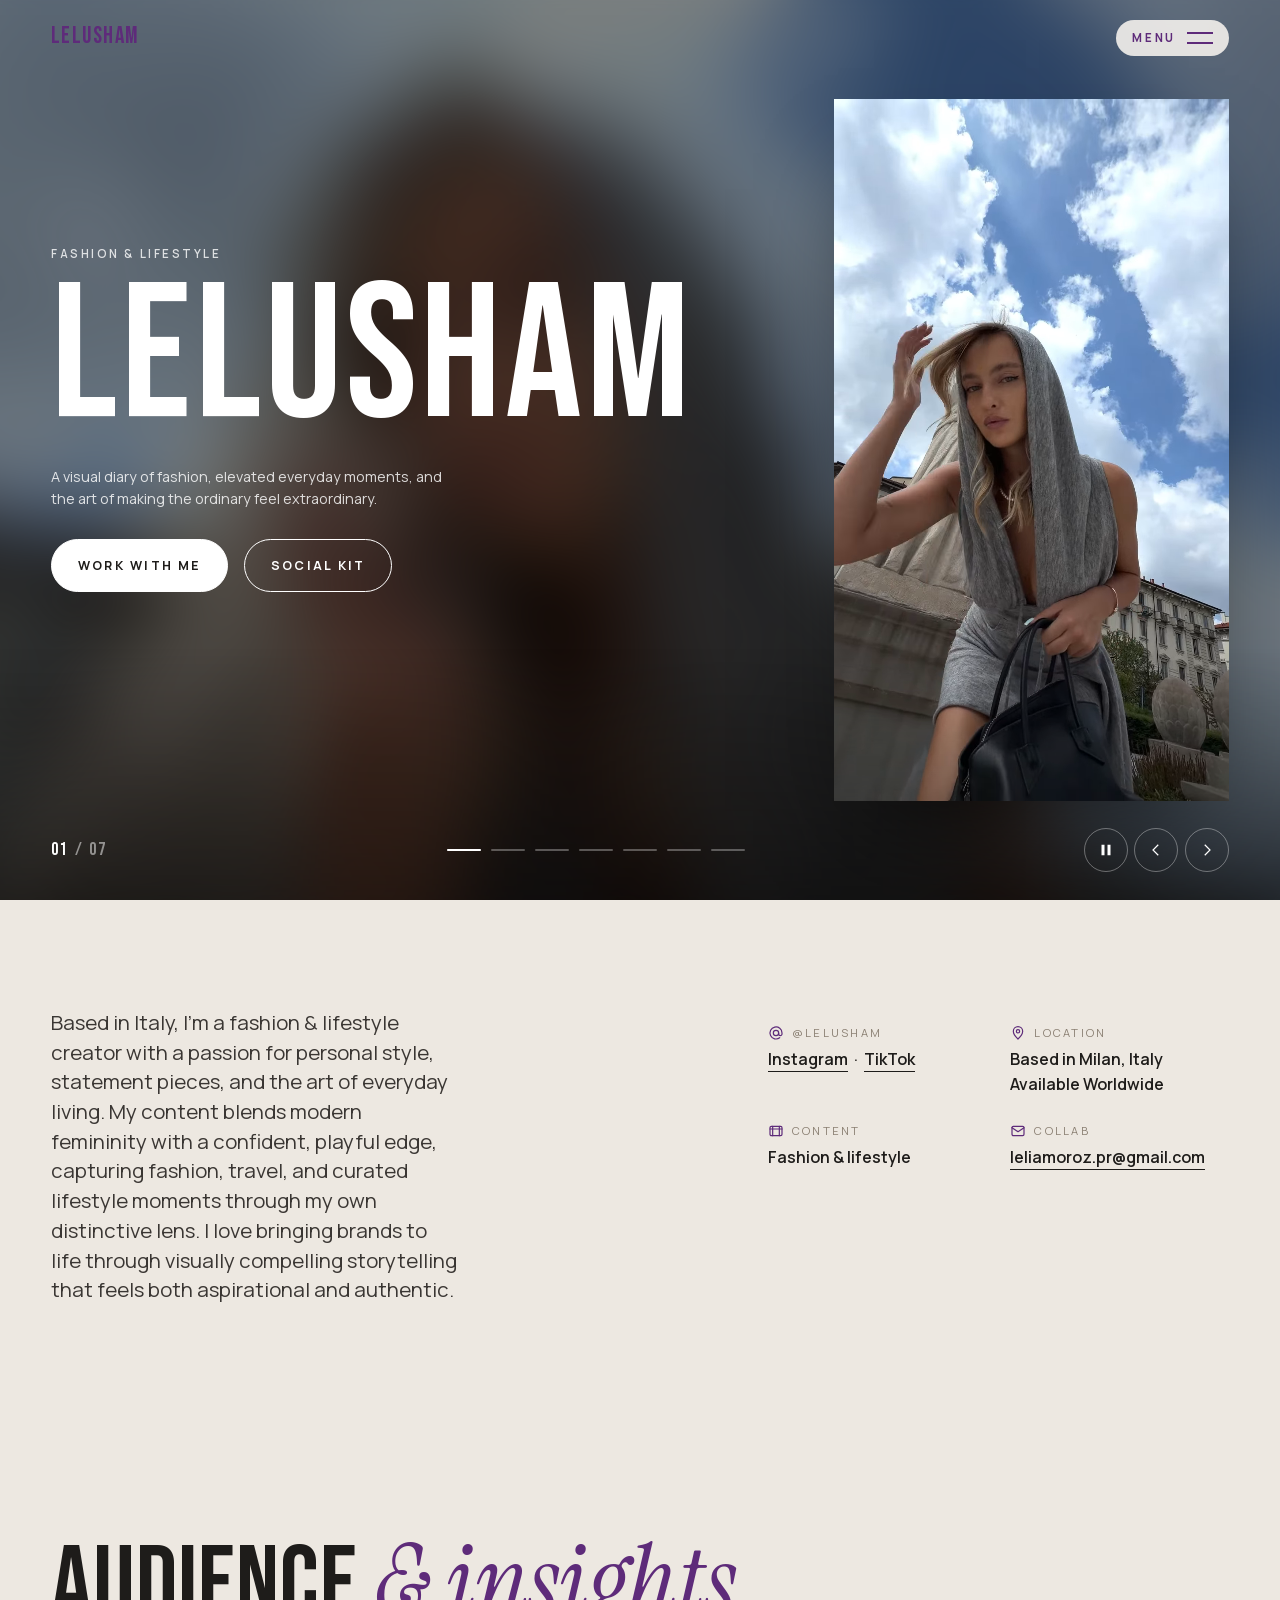
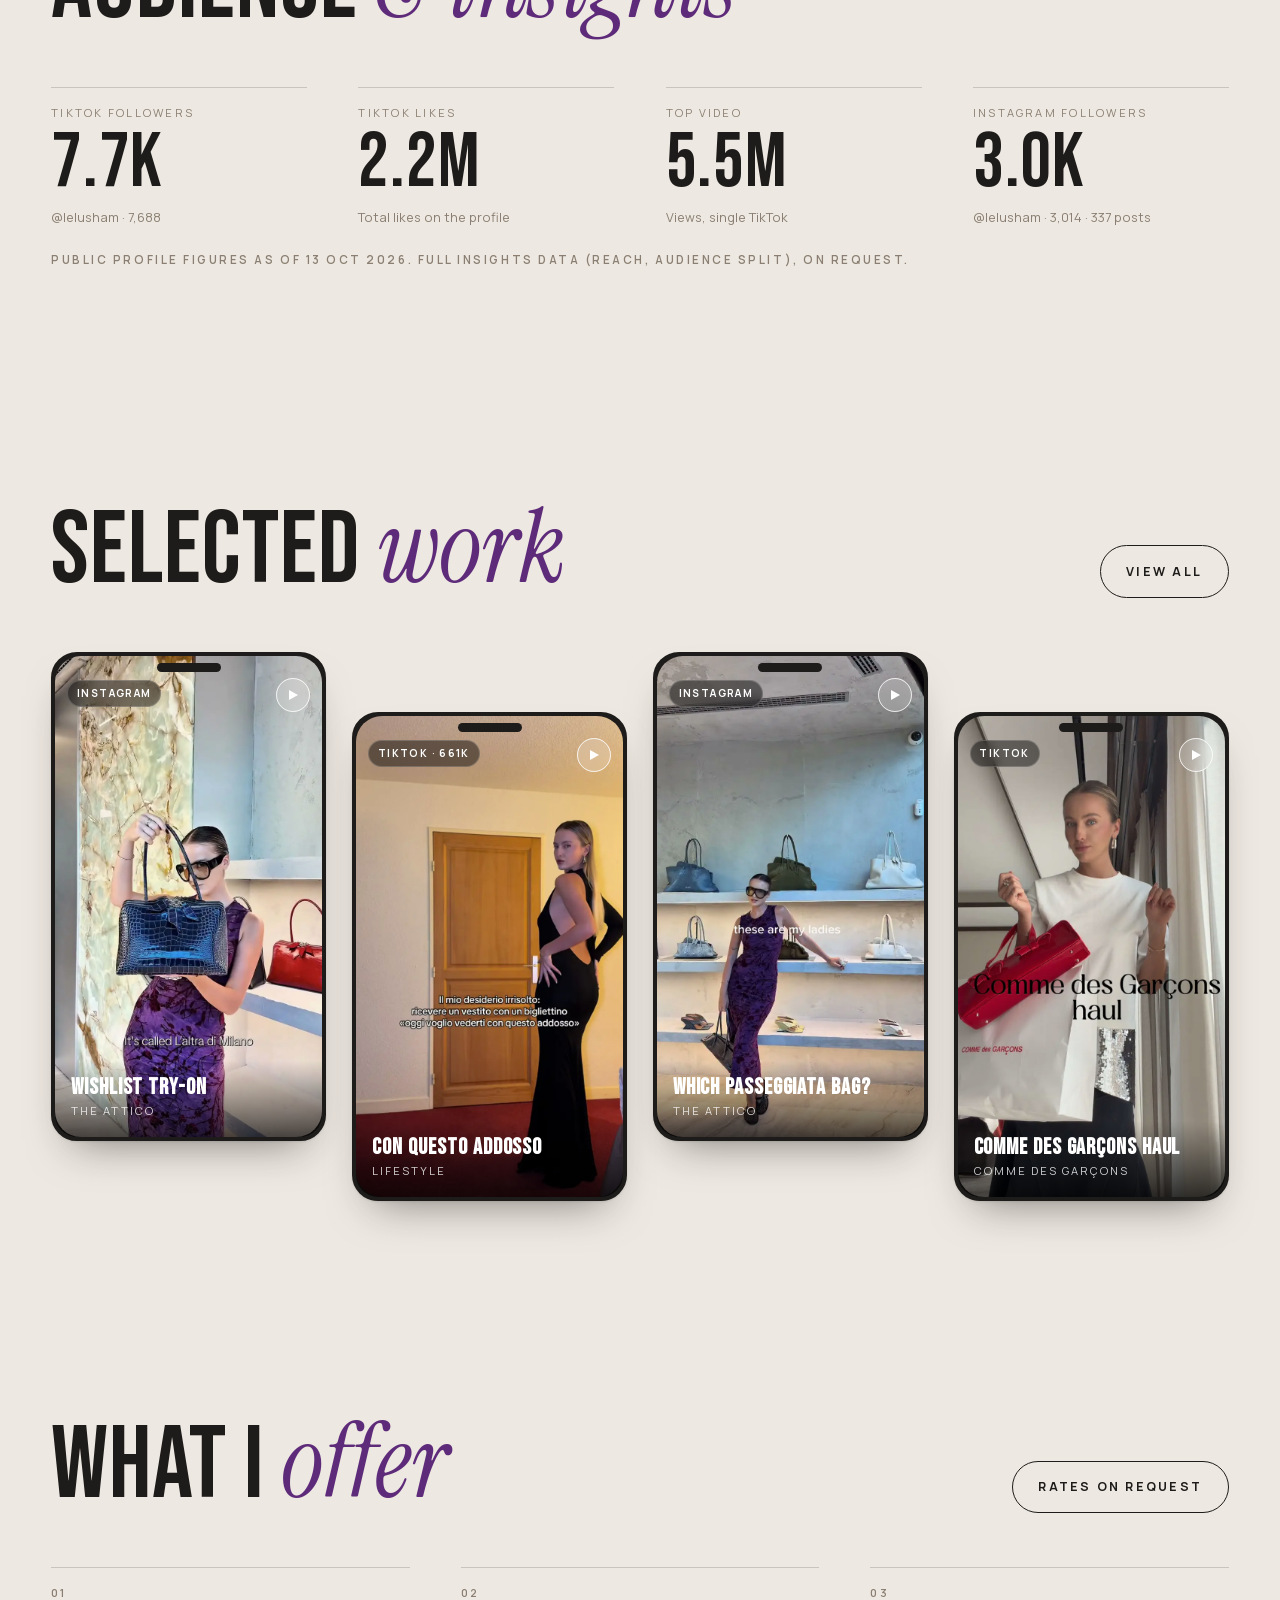
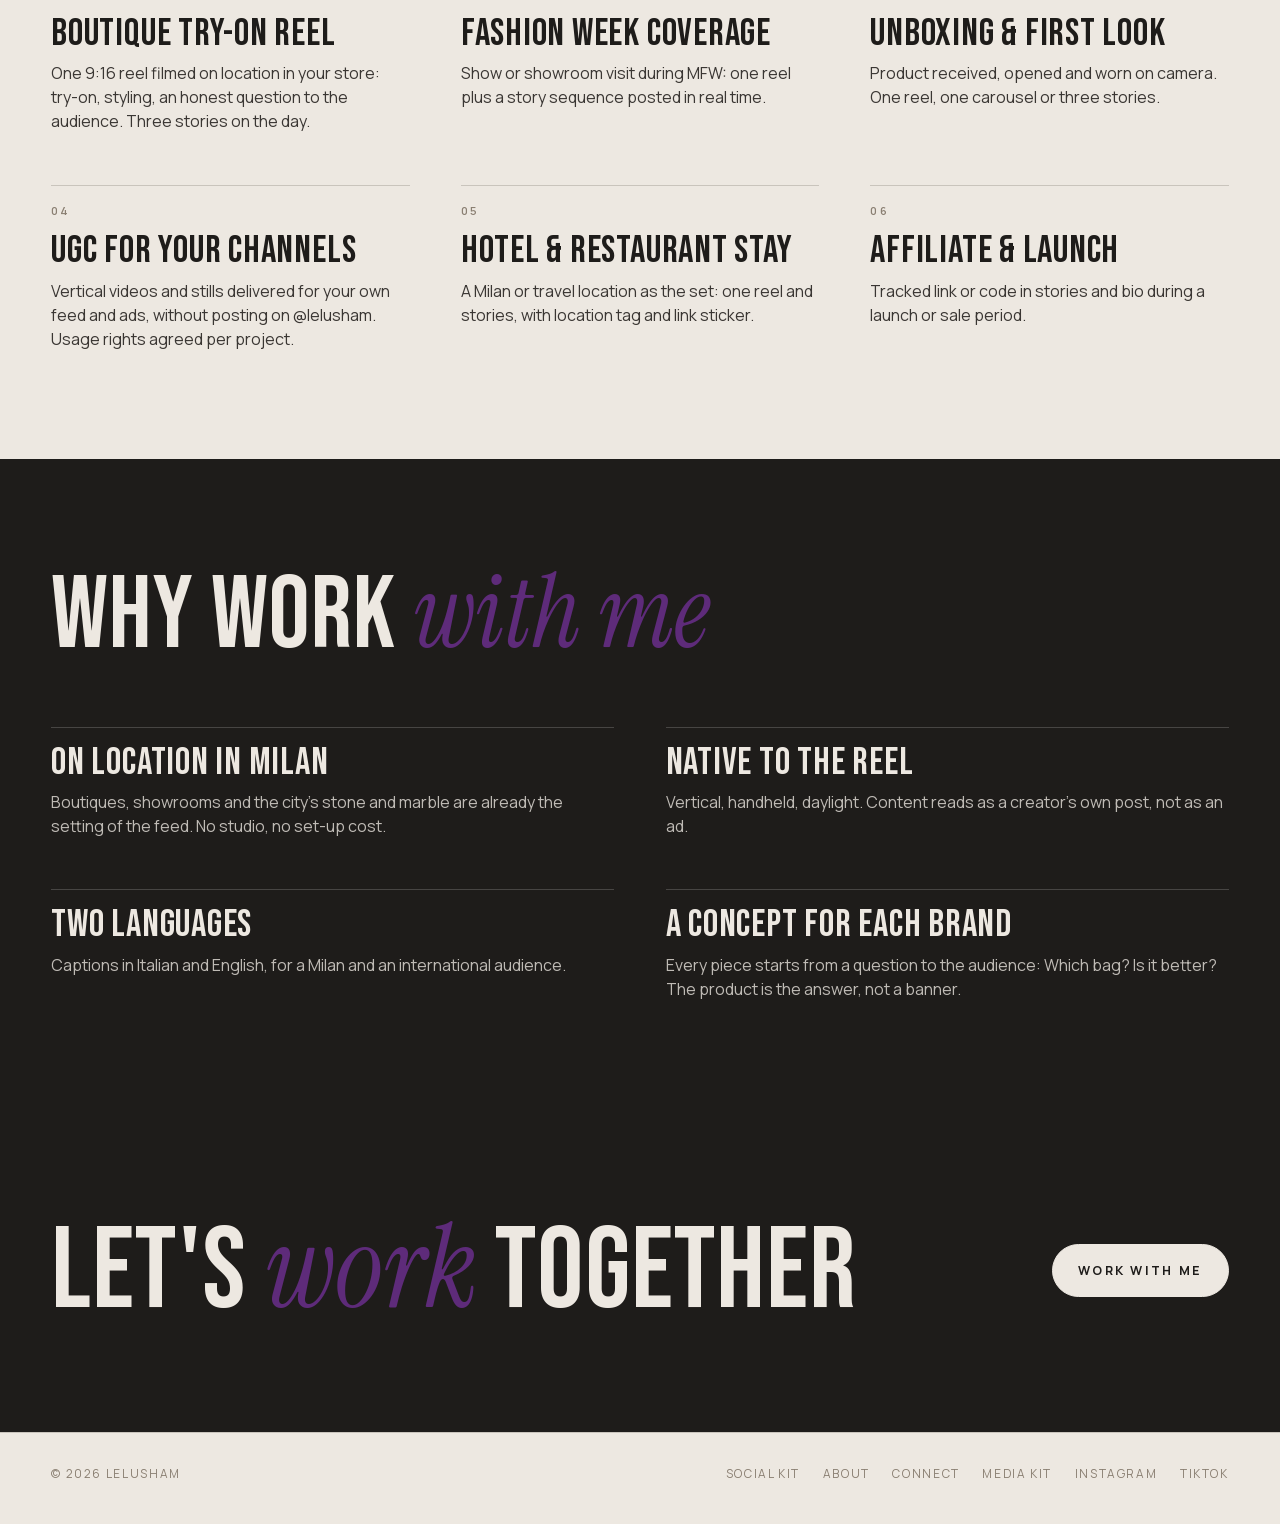
==== index.html @ 5fbb3303 "Copy: Fashion & Lifestyle capitalisation Co-Authored-By: Claude Fable 5.1 <noreply@anthropic.com>" ====
<!doctype html>
<html lang="en">
<head>
<meta charset="utf-8">
<meta name="viewport" content="width=device-width, initial-scale=1">
<title>LELUSHAM — Fashion & Lifestyle, Milan</title>
<meta name="description" content="Lelia M (@lelusham): fashion and lifestyle reels from Milan. Explore the Social Kit, the highlights and how to get in touch.">
<link rel="canonical" href="https://lelusham.com/">
<meta property="og:type" content="website">
<meta property="og:site_name" content="LELUSHAM">
<meta property="og:title" content="LELUSHAM — Fashion & Lifestyle, Milan">
<meta property="og:description" content="Lelia M (@lelusham): fashion and lifestyle reels from Milan. Explore the Social Kit, the highlights and how to get in touch.">
<meta property="og:url" content="https://lelusham.com/">
<meta property="og:image" content="https://lelusham.com/assets/img/og.jpg">
<meta property="og:image:width" content="1200"><meta property="og:image:height" content="630">
<meta name="twitter:card" content="summary_large_image">
<meta name="theme-color" content="#EDE8E1">
<link rel="icon" href="favicon.svg" type="image/svg+xml">
<link rel="preload" as="font" type="font/woff2" href="assets/fonts/bebas-neue-normal-latin.woff2" crossorigin>
<link rel="preload" as="font" type="font/woff2" href="assets/fonts/manrope-normal-latin.woff2" crossorigin>
<link rel="stylesheet" href="assets/css/style.css">
<link rel="preload" as="image" href="assets/video/lelusham-hero-poster.webp" fetchpriority="high">
<script type="application/ld+json">{"@context":"https://schema.org","@type":"Person","name":"Lelia M","alternateName":"LELUSHAM","url":"https://lelusham.com/","sameAs":["https://www.instagram.com/lelusham/","https://www.tiktok.com/@lelusham"],"email":"mailto:leliamoroz.pr@gmail.com","address":{"@type":"PostalAddress","addressLocality":"Milan","addressCountry":"IT"},"jobTitle":"Fashion & Lifestyle creator"}</script>
</head>
<body>
<a class="skip-link" href="#main">Skip to content</a>
<header class="site-header">
  <a class="wordmark" href="index.html" aria-label="LELUSHAM — Home"><svg viewBox="0 0 520 90" aria-hidden="true"><text x="0" y="78" font-family="'Bebas Neue','Arial Narrow',Impact,sans-serif" font-size="96" letter-spacing="6" fill="currentColor">LELUSHAM</text></svg></a>
  <button class="menu-toggle" type="button" data-menu-toggle aria-expanded="false" aria-controls="site-nav"><span class="label">Menu</span><span class="bars" aria-hidden="true"></span></button>
</header>
<nav class="site-nav" id="site-nav" aria-label="Main">
  <ol>
    <li><a href="index.html">Home <small>01</small></a></li>
    <li><a href="social-kit.html">Social Kit <small>02</small></a></li>
    <li><a href="about.html">About <small>03</small></a></li>
    <li><a href="connect.html">Connect <small>04</small></a></li>
  </ol>
  <div class="nav-foot">
    <span><a href="https://www.instagram.com/lelusham/" target="_blank" rel="noopener" data-ig>Instagram</a> &nbsp;·&nbsp; <a href="https://www.tiktok.com/@lelusham" target="_blank" rel="noopener" data-tt>TikTok</a> &nbsp;·&nbsp; @lelusham</span>
    <span>Milan, Italy</span>
  </div>
</nav>
<main id="main">

<section class="hero" data-slider>
  <div class="slides"></div>
  <p class="visually-hidden" aria-live="polite" data-live></p>
  <div class="slider-ui">
    <div class="counter" aria-hidden="true"></div>
    <div class="dots" role="tablist" aria-label="Slides"></div>
    <div class="slider-btns">
      <button class="ctrl" type="button" data-toggle-play aria-pressed="false" aria-label="Pause autoplay"><svg class="ico-pause" viewBox="0 0 24 24" fill="currentColor" aria-hidden="true"><rect x="6" y="5" width="4" height="14"/><rect x="14" y="5" width="4" height="14"/></svg><svg class="ico-play" viewBox="0 0 24 24" fill="currentColor" aria-hidden="true"><path d="M7 5l12 7-12 7z"/></svg></button>
      <button class="ctrl" type="button" data-prev aria-label="Previous slide"><svg viewBox="0 0 24 24" fill="none" stroke="currentColor" stroke-width="1.6" aria-hidden="true"><path d="M15 5l-7 7 7 7"/></svg></button>
      <button class="ctrl" type="button" data-next aria-label="Next slide"><svg viewBox="0 0 24 24" fill="none" stroke="currentColor" stroke-width="1.6" aria-hidden="true"><path d="M9 5l7 7-7 7"/></svg></button>
    </div>
  </div>
</section>

<section class="section intro">
  <p class="lead fade-up">Based in Italy, I&#39;m a fashion &amp; lifestyle creator with a passion for personal style, statement pieces, and the art of everyday living. My content blends modern femininity with a confident, playful edge, capturing fashion, travel, and curated lifestyle moments through my own distinctive lens. I love bringing brands to life through visually compelling storytelling that feels both aspirational and authentic.</p>
  <dl class="meta fade-up">
    <div><dt><svg class="ico" viewBox="0 0 24 24" fill="none" stroke="currentColor" stroke-width="1.8" stroke-linecap="round" stroke-linejoin="round" aria-hidden="true"><circle cx="12" cy="12" r="4"/><path d="M16 12v1.5a2.5 2.5 0 0 0 5 0V12a9 9 0 1 0-3.5 7.1"/></svg>@lelusham</dt><dd><a class="link" href="https://www.instagram.com/lelusham/" target="_blank" rel="noopener" data-ig>Instagram</a> &nbsp;·&nbsp; <a class="link" href="https://www.tiktok.com/@lelusham" target="_blank" rel="noopener" data-tt>TikTok</a></dd></div>
    <div><dt><svg class="ico" viewBox="0 0 24 24" fill="none" stroke="currentColor" stroke-width="1.8" stroke-linecap="round" stroke-linejoin="round" aria-hidden="true"><path d="M12 21s-7-6.2-7-11.5a7 7 0 0 1 14 0C19 14.8 12 21 12 21z"/><circle cx="12" cy="9.5" r="2.5"/></svg>Location</dt><dd>Based in Milan, Italy<br>Available Worldwide</dd></div>
    <div><dt><svg class="ico" viewBox="0 0 24 24" fill="none" stroke="currentColor" stroke-width="1.8" stroke-linecap="round" stroke-linejoin="round" aria-hidden="true"><rect x="3" y="5" width="18" height="14" rx="2"/><path d="M3 9h18M7 5v14M17 5v14"/></svg>Content</dt><dd>Fashion &amp; lifestyle</dd></div>
    <div><dt><svg class="ico" viewBox="0 0 24 24" fill="none" stroke="currentColor" stroke-width="1.8" stroke-linecap="round" stroke-linejoin="round" aria-hidden="true"><rect x="3" y="5" width="18" height="14" rx="2"/><path d="m3 7 9 6 9-6"/></svg>Collab</dt><dd><a class="link" data-email href="#">leliamoroz.pr@gmail.com</a></dd></div>
  </dl>
</section>

<section class="section audience" aria-labelledby="aud-h">
  <div class="section-head">
    <h2 id="aud-h" class="section-title display fade-up">Audience <span class="serif-i">&amp; insights</span></h2>
  </div>
  <dl class="stats" data-stats></dl>
  <p class="eyebrow fade-up" data-stats-note></p>
</section>

<section class="section work-sec" aria-labelledby="kit-h">
  <div class="section-head">
    <h2 id="kit-h" class="section-title display fade-up">Selected <span class="serif-i">work</span></h2>
    <a class="btn btn-ghost fade-up" href="social-kit.html">View all</a>
  </div>
  <div class="grid staggered" data-kit-preview></div>
</section>

<section class="section offer-sec" aria-labelledby="off-h">
  <div class="section-head">
    <h2 id="off-h" class="section-title display fade-up">What I <span class="serif-i">offer</span></h2>
    <a class="btn btn-ghost fade-up" href="connect.html">Rates on request</a>
  </div>
  <ol class="offer-list" data-services></ol>
</section>

<section class="section value-sec on-dark" aria-labelledby="val-h">
  <h2 id="val-h" class="section-title display fade-up">Why work <span class="serif-i">with me</span></h2>
  <ul class="value-list" data-value></ul>
</section>

<section class="cta-band">
  <h2 class="display">Let's <span class="serif-i">work</span> together</h2>
  <a class="btn btn-primary" href="connect.html">Work with me</a>
</section>
</main>
<footer class="site-footer">
  <span>© <span data-year></span> LELUSHAM </span>
  <nav aria-label="Footer">
    <a href="social-kit.html">Social Kit</a>
    <a href="about.html">About</a>
    <a href="connect.html">Connect</a>
    <a data-media-kit href="docs/media-kit/LELUSHAM-media-kit.pdf" download>Media kit</a>
    <a href="https://www.instagram.com/lelusham/" target="_blank" rel="noopener" data-ig>Instagram</a>
    <a href="https://www.tiktok.com/@lelusham" target="_blank" rel="noopener" data-tt>TikTok</a>
  </nav>
</footer>
<script src="assets/js/content.js"></script>
<script src="assets/js/slider.js"></script>
<script src="assets/js/main.js"></script>
</body>
</html>
---- assets/css/style.css ----
/* Font self-hosted (OFL, da Google Fonts: solo latin + latin-ext) */
/* Bebas Neue latin-ext */
@font-face {
  font-family: 'Bebas Neue';
  font-style: normal;
  font-weight: 400;
  font-display: swap;
  src: url(../fonts/bebas-neue-normal-latin-ext.woff2) format('woff2');
  unicode-range: U+0100-02BA, U+02BD-02C5, U+02C7-02CC, U+02CE-02D7, U+02DD-02FF, U+0304, U+0308, U+0329, U+1D00-1DBF, U+1E00-1E9F, U+1EF2-1EFF, U+2020, U+20A0-20AB, U+20AD-20C4, U+2113, U+2C60-2C7F, U+A720-A7FF;
}
/* Bebas Neue latin */
@font-face {
  font-family: 'Bebas Neue';
  font-style: normal;
  font-weight: 400;
  font-display: swap;
  src: url(../fonts/bebas-neue-normal-latin.woff2) format('woff2');
  unicode-range: U+0000-00FF, U+0131, U+0152-0153, U+02BB-02BC, U+02C6, U+02DA, U+02DC, U+0304, U+0308, U+0329, U+2000-206F, U+20AC, U+2122, U+2191, U+2193, U+2212, U+2215, U+FEFF, U+FFFD;
}
/* Instrument Serif latin-ext */
@font-face {
  font-family: 'Instrument Serif';
  font-style: italic;
  font-weight: 400;
  font-display: swap;
  src: url(../fonts/instrument-serif-italic-latin-ext.woff2) format('woff2');
  unicode-range: U+0100-02BA, U+02BD-02C5, U+02C7-02CC, U+02CE-02D7, U+02DD-02FF, U+0304, U+0308, U+0329, U+1D00-1DBF, U+1E00-1E9F, U+1EF2-1EFF, U+2020, U+20A0-20AB, U+20AD-20C4, U+2113, U+2C60-2C7F, U+A720-A7FF;
}
/* Instrument Serif latin */
@font-face {
  font-family: 'Instrument Serif';
  font-style: italic;
  font-weight: 400;
  font-display: swap;
  src: url(../fonts/instrument-serif-italic-latin.woff2) format('woff2');
  unicode-range: U+0000-00FF, U+0131, U+0152-0153, U+02BB-02BC, U+02C6, U+02DA, U+02DC, U+0304, U+0308, U+0329, U+2000-206F, U+20AC, U+2122, U+2191, U+2193, U+2212, U+2215, U+FEFF, U+FFFD;
}
/* Instrument Serif latin-ext */
@font-face {
  font-family: 'Instrument Serif';
  font-style: normal;
  font-weight: 400;
  font-display: swap;
  src: url(../fonts/instrument-serif-normal-latin-ext.woff2) format('woff2');
  unicode-range: U+0100-02BA, U+02BD-02C5, U+02C7-02CC, U+02CE-02D7, U+02DD-02FF, U+0304, U+0308, U+0329, U+1D00-1DBF, U+1E00-1E9F, U+1EF2-1EFF, U+2020, U+20A0-20AB, U+20AD-20C4, U+2113, U+2C60-2C7F, U+A720-A7FF;
}
/* Instrument Serif latin */
@font-face {
  font-family: 'Instrument Serif';
  font-style: normal;
  font-weight: 400;
  font-display: swap;
  src: url(../fonts/instrument-serif-normal-latin.woff2) format('woff2');
  unicode-range: U+0000-00FF, U+0131, U+0152-0153, U+02BB-02BC, U+02C6, U+02DA, U+02DC, U+0304, U+0308, U+0329, U+2000-206F, U+20AC, U+2122, U+2191, U+2193, U+2212, U+2215, U+FEFF, U+FFFD;
}
/* Manrope latin-ext */
@font-face {
  font-family: 'Manrope';
  font-style: normal;
  font-weight: 400;
  font-display: swap;
  src: url(../fonts/manrope-normal-latin-ext.woff2) format('woff2');
  unicode-range: U+0100-02BA, U+02BD-02C5, U+02C7-02CC, U+02CE-02D7, U+02DD-02FF, U+0304, U+0308, U+0329, U+1D00-1DBF, U+1E00-1E9F, U+1EF2-1EFF, U+2020, U+20A0-20AB, U+20AD-20C4, U+2113, U+2C60-2C7F, U+A720-A7FF;
}
/* Manrope latin */
@font-face {
  font-family: 'Manrope';
  font-style: normal;
  font-weight: 400;
  font-display: swap;
  src: url(../fonts/manrope-normal-latin.woff2) format('woff2');
  unicode-range: U+0000-00FF, U+0131, U+0152-0153, U+02BB-02BC, U+02C6, U+02DA, U+02DC, U+0304, U+0308, U+0329, U+2000-206F, U+20AC, U+2122, U+2191, U+2193, U+2212, U+2215, U+FEFF, U+FFFD;
}
/* Manrope latin-ext */
@font-face {
  font-family: 'Manrope';
  font-style: normal;
  font-weight: 600;
  font-display: swap;
  src: url(../fonts/manrope-normal-latin-ext.woff2) format('woff2');
  unicode-range: U+0100-02BA, U+02BD-02C5, U+02C7-02CC, U+02CE-02D7, U+02DD-02FF, U+0304, U+0308, U+0329, U+1D00-1DBF, U+1E00-1E9F, U+1EF2-1EFF, U+2020, U+20A0-20AB, U+20AD-20C4, U+2113, U+2C60-2C7F, U+A720-A7FF;
}
/* Manrope latin */
@font-face {
  font-family: 'Manrope';
  font-style: normal;
  font-weight: 600;
  font-display: swap;
  src: url(../fonts/manrope-normal-latin.woff2) format('woff2');
  unicode-range: U+0000-00FF, U+0131, U+0152-0153, U+02BB-02BC, U+02C6, U+02DA, U+02DC, U+0304, U+0308, U+0329, U+2000-206F, U+20AC, U+2122, U+2191, U+2193, U+2212, U+2215, U+FEFF, U+FFFD;
}
/* Manrope latin-ext */
@font-face {
  font-family: 'Manrope';
  font-style: normal;
  font-weight: 700;
  font-display: swap;
  src: url(../fonts/manrope-normal-latin-ext.woff2) format('woff2');
  unicode-range: U+0100-02BA, U+02BD-02C5, U+02C7-02CC, U+02CE-02D7, U+02DD-02FF, U+0304, U+0308, U+0329, U+1D00-1DBF, U+1E00-1E9F, U+1EF2-1EFF, U+2020, U+20A0-20AB, U+20AD-20C4, U+2113, U+2C60-2C7F, U+A720-A7FF;
}
/* Manrope latin */
@font-face {
  font-family: 'Manrope';
  font-style: normal;
  font-weight: 700;
  font-display: swap;
  src: url(../fonts/manrope-normal-latin.woff2) format('woff2');
  unicode-range: U+0000-00FF, U+0131, U+0152-0153, U+02BB-02BC, U+02C6, U+02DA, U+02DC, U+0304, U+0308, U+0329, U+2000-206F, U+20AC, U+2122, U+2191, U+2193, U+2212, U+2215, U+FEFF, U+FFFD;
}
/* ============================================================
   LELUSHAM — DESIGN SYSTEM
   Palette derivata dai reel: pietra/marmo milanese, luce naturale,
   accento saturo (viola Attico).
   ============================================================ */
:root {
  /* Colori */
  --stone: #EDE8E1;        /* background principale */
  --ivory: #F7F4EF;        /* superfici */
  --marble: #C9C4BC;       /* linee, bordi */
  --taupe: #8A7F72;        /* testo secondario */
  --ink: #1E1C1A;          /* testo principale */
  --ink-soft: #3A3633;
  --violet: #5E2B7A;       /* accento primario / interattivo */
  --white: #FFFFFF;

  /* Tipografia */
  --font-display: "Bebas Neue", "Oswald", "Arial Narrow", Impact, sans-serif;
  --font-serif: "Instrument Serif", Georgia, "Times New Roman", serif;
  --font-body: "Manrope", system-ui, -apple-system, "Segoe UI", Roboto, sans-serif;

  /* Scale */
  --gutter: clamp(16px, 4vw, 56px);
  --ease: cubic-bezier(.22, .61, .36, 1);
  --dur: 700ms;
  --radius: 4px;
}

*, *::before, *::after { box-sizing: border-box; }
html { -webkit-text-size-adjust: 100%; scroll-behavior: smooth; }
body {
  margin: 0;
  background: var(--stone);
  color: var(--ink);
  font-family: var(--font-body);
  font-size: 1rem;
  line-height: 1.6;
  -webkit-font-smoothing: antialiased;
  overflow-x: hidden;
}
img { max-width: 100%; display: block; height: auto; }
a { color: inherit; text-decoration: none; }
button { font: inherit; color: inherit; background: none; border: 0; cursor: pointer; }
:focus-visible { outline: 2px solid var(--violet); outline-offset: 4px; }
.visually-hidden { position: absolute !important; width: 1px; height: 1px; overflow: hidden; clip: rect(0 0 0 0); white-space: nowrap; }
.skip-link { position: absolute; left: var(--gutter); top: -100px; background: var(--ink); color: var(--stone); padding: .6rem 1rem; z-index: 100; }
.skip-link:focus { top: 12px; }

/* --- Tipografia --- */
.display { font-family: var(--font-display); font-weight: 400; letter-spacing: .01em; line-height: .9; text-transform: uppercase; }
.serif-i { font-family: var(--font-serif); font-style: italic; font-weight: 400; letter-spacing: 0; text-transform: none; }
.eyebrow { font-size: .72rem; letter-spacing: .22em; text-transform: uppercase; color: var(--taupe); font-weight: 600; }
h1, h2, h3 { margin: 0; }
p { margin: 0 0 1rem; }

/* --- Bottoni --- */
.btn {
  display: inline-flex; align-items: center; gap: .6rem;
  padding: .95rem 1.6rem;
  font-size: .78rem; letter-spacing: .18em; text-transform: uppercase; font-weight: 700;
  border: 1px solid currentColor; border-radius: 999px;
  transition: background .25s var(--ease), color .25s var(--ease), border-color .25s var(--ease), transform .25s var(--ease);
}
.btn:hover { transform: translateY(-1px); }
.btn:active { transform: translateY(0); }
.btn-primary { background: var(--ink); color: var(--stone); border-color: var(--ink); }
.btn-primary:hover { background: var(--violet); border-color: var(--violet); color: var(--white); }
.btn-ghost { color: var(--ink); }
.btn-ghost:hover { background: var(--ink); color: var(--stone); }
.on-dark .btn-primary { background: var(--white); color: var(--ink); border-color: var(--white); }
.on-dark .btn-primary:hover { background: var(--violet); border-color: var(--violet); color: var(--white); }
.on-dark .btn-ghost { color: var(--white); }
.on-dark .btn-ghost:hover { background: var(--white); color: var(--ink); }
.link { position: relative; font-weight: 600; }
.link::after { content: ""; position: absolute; left: 0; bottom: -2px; width: 100%; height: 1px; background: currentColor; transform: scaleX(1); transform-origin: left; transition: transform .3s var(--ease); }
.link:hover::after { transform: scaleX(0); transform-origin: right; }

/* --- Header / nav --- */
.site-header {
  position: fixed; inset: 0 0 auto 0; z-index: 50;
  display: flex; align-items: center; justify-content: space-between;
  padding: 20px var(--gutter);
  color: var(--white);
  pointer-events: none;
}
.site-header > * { pointer-events: auto; }
.wordmark { font-family: var(--font-display); font-size: 1.6rem; letter-spacing: .14em; line-height: 1; color: var(--violet); }
.wordmark svg { height: 22px; width: auto; }
.menu-toggle {
  display: inline-flex; align-items: center; gap: .7rem;
  font-size: .72rem; letter-spacing: .22em; text-transform: uppercase; font-weight: 700;
  /* stesso viola del wordmark, su una pillola chiara: leggibile su ogni sfondo e a menu aperto */
  color: var(--violet); background: rgba(247,244,239,.88); -webkit-backdrop-filter: blur(8px); backdrop-filter: blur(8px);
  padding: .55rem 1rem; border-radius: 999px;
}
.menu-toggle .bars { position: relative; width: 26px; height: 12px; }
.menu-toggle .bars::before, .menu-toggle .bars::after { content: ""; position: absolute; left: 0; width: 100%; height: 1.5px; background: currentColor; transition: transform .35s var(--ease), top .35s var(--ease); }
.menu-toggle .bars::before { top: 0; }
.menu-toggle .bars::after { top: 10px; }
.menu-open .menu-toggle .bars::before { top: 5px; transform: rotate(45deg); }
.menu-open .menu-toggle .bars::after { top: 5px; transform: rotate(-45deg); }
.menu-open .site-header { mix-blend-mode: normal; color: var(--stone); }

.site-nav {
  position: fixed; inset: 0; z-index: 40;
  background: var(--ink); color: var(--stone);
  display: grid; grid-template-rows: 1fr auto;
  padding: 100px var(--gutter) 32px;
  transform: translateY(-100%);
  visibility: hidden;
  -webkit-backface-visibility: hidden; will-change: transform;   /* Safari: overlay sul proprio layer, sopra i video */
  transition: transform .6s var(--ease), visibility 0s .6s;
}
.menu-open .site-nav { transform: translateY(0); visibility: visible; transition: transform .6s var(--ease), visibility 0s; }
.site-nav ol { list-style: none; margin: 0; padding: 0; display: flex; flex-direction: column; gap: .2em; align-self: center; }
.site-nav li { overflow: hidden; }
.site-nav ol a {
  display: inline-flex; align-items: baseline; gap: 1rem;
  font-family: var(--font-display); font-size: clamp(3rem, 10vw, 7.5rem); line-height: 1; text-transform: uppercase;
  transform: translateY(110%); transition: transform .7s var(--ease), color .3s;
}
.site-nav ol a small { font-family: var(--font-body); font-size: .7rem; letter-spacing: .22em; color: var(--taupe); }
.site-nav ol a:hover, .site-nav ol a[aria-current="page"] { color: var(--violet); }
.menu-open .site-nav ol a { transform: translateY(0); }
.menu-open .site-nav li:nth-child(1) a { transition-delay: .1s; } .menu-open .site-nav li:nth-child(2) a { transition-delay: .17s; } .menu-open .site-nav li:nth-child(3) a { transition-delay: .24s; } .menu-open .site-nav li:nth-child(4) a { transition-delay: .31s; } .menu-open .site-nav li:nth-child(5) a { transition-delay: .38s; }
.site-nav .nav-foot { display: flex; flex-wrap: wrap; justify-content: space-between; gap: 1rem; font-size: .75rem; letter-spacing: .14em; text-transform: uppercase; color: var(--taupe); }
.site-nav .nav-foot a:hover { color: var(--stone); }
body.menu-open { overflow: hidden; }

/* ============================================================
   FULLSCREEN SLIDER (home)
   Layout: sfondo = stessa immagine sfocata/scurita; in primo piano la
   copertina 9:16 nitida. Su mobile l'immagine 9:16 è full-bleed.
   ============================================================ */
.hero { --fig-h: min(78svh, 920px); position: relative; height: 100svh; min-height: 560px; overflow: hidden; background: var(--ink); color: var(--white); }
/* Velo in basso: contrasto per contatore, indicatori e bottoni su qualsiasi foto */
.slides::after { content: ""; position: absolute; left: 0; right: 0; bottom: 0; height: 28%; z-index: 3; pointer-events: none; background: linear-gradient(to top, rgba(0,0,0,.45), transparent); }
.slides { position: absolute; inset: 0; }
.slide { position: absolute; inset: 0; opacity: 0; visibility: hidden; transition: opacity var(--dur) var(--ease), visibility 0s var(--dur); }
.slide.is-active { opacity: 1; visibility: visible; transition: opacity var(--dur) var(--ease), visibility 0s; z-index: 1; }
.slide-bg { position: absolute; inset: -6%; background-size: cover; background-position: center; filter: blur(28px) saturate(1.1) brightness(.55); transform: scale(1.04); transition: transform 6s linear; }
.slide.is-active .slide-bg { transform: scale(1.12); }
/* Desktop: sopra lo sfondo statico, il video attivo sfumato (canvas a bassa risoluzione, vedi slider.js) */
.slide-ambient { position: absolute; inset: -8%; width: 116%; height: 116%; object-fit: cover; filter: blur(36px) saturate(1.2) brightness(.5); opacity: 0; transition: opacity 1.2s var(--ease); pointer-events: none; }
.slide-ambient.is-live { opacity: 1; }
.slide-grid {
  position: relative; z-index: 2; height: 100%;
  display: grid; grid-template-columns: minmax(0, 1fr) auto; align-items: center;
  padding: 0 var(--gutter); gap: var(--gutter);
}
.slide-copy { padding-bottom: 7vh; }
.slide-copy .eyebrow { color: rgba(255,255,255,.72); margin-bottom: 1.2rem; display: block; }
.slide-title { font-size: clamp(4rem, min(9.5vw, 16svh), 11rem); color: var(--white); text-wrap: balance; }
.slide-title .serif-i { color: var(--violet); }
.slide-text { max-width: 36ch; margin: 1.4rem 0 2rem; font-size: clamp(.95rem, 1.2vw, 1.1rem); color: rgba(255,255,255,.82); }
.slide-actions { display: flex; flex-wrap: nowrap; gap: .8rem 1rem; align-items: center; }
.slide-actions .btn { white-space: nowrap; }
.slide-figure { position: relative; justify-self: end; height: var(--fig-h); aspect-ratio: 9 / 16; margin: 0; overflow: hidden; box-shadow: 0 40px 80px -30px rgba(0,0,0,.6); }
.slide-figure img { width: 100%; height: 100%; object-fit: cover; }
.slide.is-active .slide-figure img { animation: kenBurns 9s linear both; }
.slide-figure video.clip { position: absolute; inset: 0; width: 100%; height: 100%; object-fit: cover; opacity: 0; transition: opacity .6s var(--ease); }
.slide-figure video.clip.is-playing { opacity: 1; }
@keyframes kenBurns { from { transform: scale(1); } to { transform: scale(1.07); } }
.slide-figure figcaption { position: absolute; left: 0; right: 0; bottom: 0; padding: 1.2rem 1.1rem 1rem; font-family: var(--font-serif); font-style: italic; font-size: 1.05rem; background: linear-gradient(to top, rgba(0,0,0,.65), transparent); }
.slide-figure figcaption a { display: inline-flex; align-items: center; gap: .4rem; }
.slide-figure figcaption a::after { content: "↗"; font-style: normal; font-family: var(--font-body); font-size: .8em; }

/* Slide d'apertura: video + wordmark gigante.
   Desktop: testo a sinistra, video verticale a destra (nessuna scritta sul volto).
   Mobile: video full-bleed, LELUSHAM sul cielo in alto, testo in basso. */
.intro-media { position: absolute; z-index: 1; right: var(--gutter); top: 50%; height: var(--fig-h); aspect-ratio: 9 / 16; transform: translateY(-50%); margin: 0; overflow: hidden; box-shadow: 0 50px 100px -40px rgba(0,0,0,.7); }
.intro-media video { width: 100%; height: 100%; object-fit: cover; display: block; background: var(--ink); }
.intro-copy { position: absolute; z-index: 2; top: 0; bottom: 0; left: 0; right: calc(var(--gutter) * 2 + var(--fig-h) * 9 / 16); display: flex; flex-direction: column; align-items: flex-start; justify-content: center; text-align: left; padding: 0 0 7vh var(--gutter); }
.intro-copy .eyebrow { color: rgba(255,255,255,.8); }
.intro-title { font-size: clamp(5.5rem, min(15vw, 30svh), 20rem); line-height: .82; letter-spacing: .02em; color: var(--white); margin: 1rem 0 0; white-space: nowrap; }
.intro-text { font-size: clamp(1.5rem, 2.4vw, 2.4rem); color: var(--white); margin: 1.2rem 0 1.8rem; }
.intro-text .serif-i { color: var(--white); display: block; }
.intro-sub { display: block; max-width: 44ch; margin-top: .6rem; font-size: clamp(.9rem, 1.1vw, 1.05rem); line-height: 1.55; color: rgba(255,255,255,.82); }
.slide--video.is-active .intro-title { animation: wordIn 1.4s var(--ease) both; }
@keyframes wordIn { from { opacity: 0; letter-spacing: .25em; } to { opacity: 1; letter-spacing: .02em; } }

/* Motion in entrata del testo */
.slide .reveal { opacity: 0; transform: translateY(22px); transition: opacity .8s var(--ease), transform .8s var(--ease); }
.slide.is-active .reveal { opacity: 1; transform: none; }
.slide.is-active .reveal:nth-child(1) { transition-delay: .15s; }
.slide.is-active .reveal:nth-child(2) { transition-delay: .25s; }
.slide.is-active .reveal:nth-child(3) { transition-delay: .35s; }
.slide.is-active .reveal:nth-child(4) { transition-delay: .45s; }
.slide.is-active .slide-figure { animation: figIn 1s var(--ease) both; }
/* Slide "pulite": solo immagine centrata + bottoni, nessun testo */
.slide--clean .slide-grid { grid-template-columns: 1fr; justify-items: center; align-items: start; padding-top: 76px; }
.slide--clean .slide-figure { justify-self: center; height: min(100svh - 230px, 860px); }   /* desktop: il reel più grande possibile tra header e controlli */
.slide--clean .slide-copy { position: absolute; left: 0; right: 0; bottom: 92px; z-index: 3; padding: 0 var(--gutter); display: flex; justify-content: center; }
.slide--clean .slide-actions { justify-content: center; }
@keyframes figIn { from { opacity: 0; transform: translateX(30px) scale(.98); } to { opacity: 1; transform: none; } }

/* Controlli */
.slider-ui {
  position: absolute; z-index: 5; left: var(--gutter); right: var(--gutter); bottom: 28px;
  display: flex; align-items: center; justify-content: space-between; gap: 1rem; color: var(--white);
}
.slider-ui .counter { font-family: var(--font-display); font-size: 1.1rem; letter-spacing: .12em; min-width: 5ch; }
.slider-ui .counter span { color: rgba(255,255,255,.5); }
.dots { display: flex; gap: 10px; align-items: center; }
.dot { width: 34px; height: 2px; background: rgba(255,255,255,.3); position: relative; overflow: hidden; border-radius: 2px; padding: 0; }
.dot::before { content: ""; position: absolute; inset: -8px 0; }
.dot::after { content: ""; position: absolute; inset: 0; background: var(--white); transform: scaleX(0); transform-origin: left; }
.dot.is-active::after { transform: scaleX(1); transition: transform var(--autoplay, 6000ms) linear; }
.hero.is-paused .dot.is-active::after, .hero.no-autoplay .dot.is-active::after { transition: none; transform: scaleX(1); }
.slider-btns { display: flex; gap: .4rem; }
.ctrl { width: 44px; height: 44px; display: inline-grid; place-items: center; border: 1px solid rgba(255,255,255,.35); border-radius: 50%; transition: background .25s, border-color .25s, transform .25s; }
.ctrl:hover { background: var(--white); color: var(--ink); border-color: var(--white); }
.ctrl:active { transform: scale(.94); }
.ctrl svg { width: 18px; height: 18px; }
.ctrl .ico-play { display: none; }
.hero.is-user-paused .ctrl .ico-pause { display: none; }
.hero.is-user-paused .ctrl .ico-play { display: block; }
.scroll-cue { position: absolute; z-index: 5; right: var(--gutter); top: 50%; transform: translateY(-50%) rotate(90deg); transform-origin: right center; font-size: .65rem; letter-spacing: .3em; text-transform: uppercase; color: rgba(255,255,255,.6); display: none; }

/* ============================================================
   SEZIONI CONTENUTO
   ============================================================ */
.section { padding: clamp(72px, 12vh, 140px) var(--gutter); }
.section-head { display: grid; grid-template-columns: 1fr auto; align-items: end; gap: 1rem 2rem; margin-bottom: clamp(32px, 6vh, 64px); }
.section-title { font-size: clamp(3rem, 8vw, 7rem); }
.section-title .serif-i { color: var(--violet); }
.lead { font-size: clamp(1.1rem, 1.6vw, 1.4rem); line-height: 1.45; max-width: 34ch; color: var(--ink-soft); }

/* Intro strip (home, sotto slider) */
.intro { display: grid; grid-template-columns: repeat(12, 1fr); gap: var(--gutter); align-items: start; }
.intro .lead { grid-column: 1 / span 6; }
.intro .meta { grid-column: 8 / span 5; display: grid; grid-template-columns: 1fr 1fr; gap: 1.5rem; }
.meta dt { display: flex; align-items: center; gap: .5rem; font-size: .7rem; letter-spacing: .2em; text-transform: uppercase; color: var(--taupe); margin-bottom: .3rem; }
.meta dt .ico { width: 16px; height: 16px; flex: none; color: var(--violet); }
.meta dd { margin: 0; font-weight: 600; }

/* Preview galleria (home) e griglia Social Kit */
.grid { display: grid; grid-template-columns: repeat(4, 1fr); gap: clamp(12px, 2vw, 28px); }
/* Mini frame: bezel scuro, angoli arrotondati, isola, ombra morbida; hover = lift + ring viola + progress reel */
.grid .card { position: relative; display: block; overflow: hidden; isolation: isolate; aspect-ratio: 9 / 16; background: var(--ink); border: 4px solid var(--ink); border-radius: clamp(16px, 2.2vw, 26px); box-shadow: 0 1px 2px rgba(30,28,26,.1), 0 22px 44px -22px rgba(30,28,26,.55); outline: 2px solid transparent; outline-offset: 4px; transition: opacity .9s var(--ease) var(--d, 0s), transform .9s var(--ease) var(--d, 0s), translate .5s var(--ease), box-shadow .5s var(--ease), outline-color .3s; }
.grid .card:hover, .grid .card:focus-visible { translate: 0 -8px; outline-color: var(--violet); box-shadow: 0 2px 4px rgba(30,28,26,.12), 0 34px 60px -24px rgba(94,43,122,.55); }
.card img { width: 100%; height: 100%; object-fit: cover; border-radius: inherit; filter: saturate(.92); transform-origin: 50% 35%; animation: kb 16s ease-in-out infinite alternate; animation-delay: calc(var(--i, 0) * -2.3s); transition: filter .6s; }
.card:hover img, .card:focus-visible img { filter: saturate(1.08); }
@keyframes kb { from { transform: scale(1.03) translate(0, 0); } to { transform: scale(1.14) translate(-2.5%, -3%); } }
.card:nth-child(even) img { animation-name: kb-alt; }
@keyframes kb-alt { from { transform: scale(1.12) translate(2%, -2%); } to { transform: scale(1.03) translate(0, 1.5%); } }
.card video.clip { position: absolute; inset: 0; width: 100%; height: 100%; object-fit: cover; border-radius: inherit; opacity: 0; transition: opacity .6s var(--ease); }
.card video.clip.is-playing { opacity: 1; }
.card.is-hidden video.clip { display: none; }
.card::before { content: ""; position: absolute; z-index: 2; top: 7px; left: 50%; translate: -50% 0; width: 24%; max-width: 64px; height: 9px; border-radius: 999px; background: var(--ink); }
.card::after { content: ""; position: absolute; z-index: 2; left: 10px; right: 10px; bottom: 6px; height: 2px; border-radius: 2px; background: var(--violet); box-shadow: 0 0 8px rgba(94,43,122,.6); transform: scaleX(0); transform-origin: left; animation: reel-progress 7s linear infinite; animation-delay: calc(var(--i, 0) * -1.7s); }
.card:hover::after, .card:focus-visible::after { height: 3px; }
@keyframes reel-progress { 0% { transform: scaleX(0); opacity: 1; } 92% { transform: scaleX(1); opacity: 1; } 100% { transform: scaleX(1); opacity: 0; } }
/* Entrata: il frame sale ruotando leggermente */
.grid .card.fade-up { transform: translateY(48px) rotate(-3deg) scale(.94); }
.grid .card.fade-up:nth-child(even) { transform: translateY(48px) rotate(3deg) scale(.94); }
.grid .card.fade-up.in { transform: none; }
.card .card-meta { position: absolute; inset: auto 0 0 0; padding: 1rem 1rem 1.1rem; color: var(--white); background: linear-gradient(to top, rgba(0,0,0,.7), transparent); display: flex; flex-direction: column; gap: .15rem; }
.card .card-meta strong { font-family: var(--font-display); font-size: 1.4rem; letter-spacing: .04em; line-height: 1; }
.card .card-meta span { font-size: .7rem; letter-spacing: .18em; text-transform: uppercase; opacity: .8; }
.card .badge { position: absolute; top: 24px; left: 12px; border: 1px solid rgba(255,255,255,.18); padding: .3rem .55rem; border-radius: 999px; background: rgba(0,0,0,.45); backdrop-filter: blur(6px); color: var(--white); font-size: .62rem; letter-spacing: .14em; text-transform: uppercase; font-weight: 700; }
.filters + .filters { margin-top: -1.2rem; }
.filters-platform .chip[aria-pressed="true"] { background: var(--violet); border-color: var(--violet); color: var(--white); }
.card .play { position: absolute; top: 22px; right: 12px; border: 1px solid rgba(255,255,255,.22); width: 34px; height: 34px; display: grid; place-items: center; border-radius: 50%; background: rgba(255,255,255,.18); backdrop-filter: blur(6px); color: var(--white); }
.card .play svg { width: 12px; height: 12px; }
.card .play::before { content: ""; position: absolute; inset: -1px; border-radius: 50%; border: 1px solid rgba(255,255,255,.7); animation: pulse-ring 2.4s var(--ease) infinite; animation-delay: calc(var(--i, 0) * -.6s); }
@keyframes pulse-ring { from { transform: scale(1); opacity: .9; } to { transform: scale(1.7); opacity: 0; } }
.grid.staggered .card:nth-child(4n+2), .grid.staggered .card:nth-child(4n+4) { margin-top: clamp(20px, 5vw, 60px); }
.card.is-hidden { display: none; }

/* Filtri */
.filters { display: flex; flex-wrap: wrap; gap: .5rem; margin-bottom: 2rem; }
.chip { padding: .55rem 1rem; border: 1px solid var(--marble); border-radius: 999px; font-size: .74rem; letter-spacing: .14em; text-transform: uppercase; font-weight: 700; transition: background .25s, color .25s, border-color .25s; }
.chip:hover { border-color: var(--ink); }
.chip[aria-pressed="true"] { background: var(--ink); color: var(--stone); border-color: var(--ink); }

/* Dettaglio (dialog) */
.detail { border: 0; padding: 0; background: transparent; max-width: min(96vw, 1080px); width: 100%; }
.detail::backdrop { background: rgba(30,28,26,.86); backdrop-filter: blur(4px); }
.detail-inner { display: grid; grid-template-columns: minmax(0, 1fr) minmax(0, 1fr); background: var(--ivory); color: var(--ink); }
.detail-media { background: var(--ink); aspect-ratio: 9 / 16; max-height: 86vh; }
.detail-media img { width: 100%; height: 100%; object-fit: contain; }
.detail-body { padding: clamp(24px, 4vw, 48px); display: flex; flex-direction: column; gap: 1rem; justify-content: center; }
.detail-body h2 { font-size: clamp(2.6rem, 5vw, 4.5rem); }
.detail-body .caption { font-family: var(--font-serif); font-style: italic; font-size: 1.3rem; color: var(--ink-soft); }
.detail-close { position: absolute; top: 12px; right: 12px; width: 44px; height: 44px; border-radius: 50%; background: var(--white); display: grid; place-items: center; }
.detail-nav { display: flex; gap: .4rem; margin-top: auto; }
.detail-nav .ctrl { border-color: var(--marble); color: var(--ink); }
.detail-nav .ctrl:hover { background: var(--ink); color: var(--stone); border-color: var(--ink); }

/* Editorial (About) */
.editorial { display: grid; grid-template-columns: repeat(12, 1fr); gap: var(--gutter); align-items: center; }
.editorial .ed-text { grid-column: 2 / span 5; }
.editorial .ed-figure { grid-column: 8 / span 4; aspect-ratio: 9 / 16; overflow: hidden; background: var(--marble); }
.editorial.flip .ed-text { grid-column: 7 / span 5; grid-row: 1; }
.editorial.flip .ed-figure { grid-column: 2 / span 4; grid-row: 1; }
.ed-figure img { width: 100%; height: 100%; object-fit: cover; }
.ed-text h2 { font-size: clamp(2.8rem, 6vw, 5.5rem); margin-bottom: 1.2rem; }
.ed-text p { color: var(--ink-soft); max-width: 46ch; }
.statement { padding: clamp(72px, 14vh, 160px) var(--gutter); text-align: center; }
.statement p { font-family: var(--font-serif); font-style: italic; font-size: clamp(1.8rem, 4.5vw, 4rem); line-height: 1.15; max-width: 22ch; margin: 0 auto; }
.statement p em { color: var(--violet); }

/* Connect */
.connect { min-height: 70svh; display: grid; grid-template-columns: repeat(12, 1fr); gap: var(--gutter); align-items: center; }
.connect .c-main { grid-column: 1 / span 8; }
.connect .c-side { grid-column: 10 / span 3; }
.connect h1 { font-size: clamp(3.6rem, 12vw, 11rem); }
.big-link { display: block; font-family: var(--font-display); font-size: clamp(1.6rem, 3.6vw, 3.2rem); line-height: 1.1; text-transform: uppercase; letter-spacing: .02em; transition: color .25s; word-break: break-word; }
.big-link:hover { color: var(--violet); }
.c-side dl { margin: 0; }
.c-side dd { margin: 0 0 1.4rem; }

/* Brand (asset library) */
.swatches { display: grid; grid-template-columns: repeat(auto-fit, minmax(150px, 1fr)); gap: 12px; }
.swatch { aspect-ratio: 1; padding: 14px; display: flex; flex-direction: column; justify-content: flex-end; border: 1px solid var(--marble); font-size: .78rem; }
.swatch code { font-family: ui-monospace, SFMono-Regular, Menlo, monospace; font-size: .75rem; opacity: .8; }
.type-specimen { display: grid; gap: 2rem; border-top: 1px solid var(--marble); padding-top: 2rem; }
.type-specimen > div { display: grid; grid-template-columns: 180px 1fr; gap: 1rem; align-items: baseline; }
.type-specimen .eyebrow { padding-top: .4rem; }
.spec-display { font-size: clamp(3rem, 8vw, 7rem); }
.spec-serif { font-size: clamp(1.6rem, 3.5vw, 3rem); }
.logo-box { display: grid; place-items: center; padding: 48px; border: 1px solid var(--marble); }
.logo-box.dark { background: var(--ink); color: var(--stone); }
.logo-box svg { width: min(100%, 420px); height: auto; }
.asset-list { list-style: none; margin: 0; padding: 0; border-top: 1px solid var(--marble); }
.asset-list li { display: grid; grid-template-columns: 1fr auto; gap: 1rem; padding: 1rem 0; border-bottom: 1px solid var(--marble); align-items: center; }
.asset-list small { display: block; color: var(--taupe); }

/* CTA band */
.cta-band { background: var(--ink); color: var(--stone); padding: clamp(72px, 12vh, 140px) var(--gutter); display: grid; grid-template-columns: 1fr auto; align-items: center; gap: 2rem; }
.cta-band h2 { font-size: clamp(3rem, 9vw, 8rem); }
.cta-band h2 .serif-i { color: var(--violet); }
.cta-band .btn-primary { background: var(--stone); color: var(--ink); border-color: var(--stone); }
.cta-band .btn-primary:hover { background: var(--violet); border-color: var(--violet); color: var(--white); }

/* Footer */
.site-footer { padding: 32px var(--gutter) 40px; border-top: 1px solid var(--marble); display: flex; flex-wrap: wrap; justify-content: space-between; gap: 1rem; font-size: .74rem; letter-spacing: .14em; text-transform: uppercase; color: var(--taupe); }
.site-footer nav { display: flex; gap: 1.4rem; flex-wrap: wrap; }
.site-footer a:hover { color: var(--ink); }

/* Reveal on scroll */
.fade-up { opacity: 0; transform: translateY(26px); transition: opacity .9s var(--ease), transform .9s var(--ease); }
.fade-up.in { opacity: 1; transform: none; }

/* Page hero (sottopagine) */
.page-hero { padding: clamp(120px, 22vh, 220px) var(--gutter) clamp(40px, 6vh, 72px); }
.page-hero h1 { font-size: clamp(4rem, 14vw, 13rem); }
.page-hero .lead { margin-top: 1.4rem; }

/* ============================================================
   RESPONSIVE
   ============================================================ */
@media (max-width: 1024px) {
  .grid { grid-template-columns: repeat(3, 1fr); }
  .grid.staggered .card { margin-top: 0; }
  .intro .lead { grid-column: 1 / span 7; }
  .intro .meta { grid-column: 8 / span 5; grid-template-columns: 1fr; }
  .editorial .ed-text { grid-column: 1 / span 6; }
  .editorial .ed-figure { grid-column: 8 / span 5; }
  .editorial.flip .ed-text { grid-column: 7 / span 6; }
  .editorial.flip .ed-figure { grid-column: 1 / span 5; }
  .connect { min-height: auto; }
  .connect .c-main { grid-column: 1 / span 12; }
  .connect .c-side { grid-column: 1 / span 12; }
}

@media (max-width: 768px) {
  /* Mobile: la copertina 9:16 diventa full-bleed, il testo in basso */
  .slide-grid { grid-template-columns: 1fr; align-items: end; padding: 0; }
  .slide-bg, .slide-ambient { display: none; }
  .slide-figure { position: absolute; inset: 0; height: 100%; aspect-ratio: auto; justify-self: stretch; box-shadow: none; }
  .slide-figure::after { content: ""; position: absolute; inset: 0; background: linear-gradient(to top, rgba(0,0,0,.78) 0%, rgba(0,0,0,.25) 45%, rgba(0,0,0,.15) 100%); }
  .slide-figure figcaption { display: none; }
  .slide.is-active .slide-figure { animation: none; }   /* full-bleed: niente slide-in che scopre i bordi */
  .slide-copy { position: relative; z-index: 2; padding: 0 var(--gutter) 96px; }
  .slide--clean .slide-grid { padding: 0; }
  .slide--clean .slide-figure { height: 100%; justify-self: stretch; }   /* full-bleed come la slide d'apertura */
  .slide--clean .slide-copy { position: absolute; bottom: 0; padding: 0 var(--gutter) 96px; }
  .slide-title { font-size: clamp(3.6rem, 17vw, 6rem); }
  .slide-text { font-size: .95rem; margin: 1rem 0 1.4rem; }
  .slide-actions { gap: .6rem; }
  .slide-actions .btn { padding: .8rem clamp(.8rem, 3.5vw, 1.15rem); font-size: clamp(.62rem, 2.9vw, .72rem); letter-spacing: clamp(.06em, 1vw, .14em); }
  .intro-media { inset: 0; height: 100%; width: 100%; aspect-ratio: auto; transform: none; box-shadow: none; }
  .slide--video .slide-bg { display: none; }
  .slide--video::after { content: ""; position: absolute; inset: 0; z-index: 1; pointer-events: none; background: linear-gradient(to bottom, rgba(0,0,0,.35) 0%, transparent 28%, transparent 52%, rgba(0,0,0,.82) 100%); }
  .intro-copy { right: 0; align-items: center; text-align: center; justify-content: flex-end; padding: 72px var(--gutter) 96px; }
  .intro-copy .intro-title { order: -1; margin: 0 0 auto; font-size: 24vw; }   /* in alto, sul cielo */
  .intro-text { font-size: 1.45rem; margin: .8rem 0 1.2rem; width: 100%; max-width: 380px; }
  .intro-sub { font-size: .95rem; line-height: 1.5; max-width: none; margin: 0; text-wrap: balance; }
  .intro-copy .slide-actions { justify-content: center; width: 100%; max-width: 380px; }
  .intro-copy .slide-actions .btn { flex: 1 1 auto; justify-content: center; }
  .intro-copy .eyebrow, .intro-text, .intro-title { text-shadow: 0 2px 24px rgba(0,0,0,.45), 0 1px 3px rgba(0,0,0,.3); }
  .slider-ui { bottom: 20px; }
  .slider-ui .counter { display: none; }
  .dot { width: 22px; }
  .section-head { grid-template-columns: 1fr; align-items: start; }
  .audience, .work-sec { padding-top: 40px; }
  .grid { grid-template-columns: repeat(2, 1fr); gap: 10px; }
  .intro .lead, .intro .meta { grid-column: 1 / span 12; }
  .intro .meta { grid-template-columns: 1fr 1fr; }
  .editorial, .editorial.flip { grid-template-columns: 1fr; gap: 2rem; }
  .editorial .ed-text, .editorial.flip .ed-text { grid-column: 1; grid-row: auto; }
  .editorial .ed-figure, .editorial.flip .ed-figure { grid-column: 1; grid-row: auto; aspect-ratio: 4 / 5; }
  .detail-inner { grid-template-columns: 1fr; max-height: 92vh; overflow: auto; }
  .detail-media { max-height: 56vh; aspect-ratio: auto; height: 56vh; }
  .type-specimen > div { grid-template-columns: 1fr; }
  .cta-band { grid-template-columns: 1fr; }
  .site-nav { padding-top: 90px; }
}

/* Telefoni bassi: descrizione più compatta, ma sempre visibile */
@media (max-width: 768px) and (max-height: 760px) {
  .intro-sub { font-size: .86rem; line-height: 1.4; max-width: none; margin-top: 0; }
  .intro-text { margin: .6rem 0 .9rem; }
}

@media (max-width: 420px) {
  .grid { grid-template-columns: 1fr 1fr; }
  .wordmark svg { height: 18px; }
}

/* Hover-only affordances solo dove esiste hover */
@media (hover: none) {
  .card .play { background: rgba(255,255,255,.28); }
}

/* Reduced motion: nessuna animazione, nessun autoplay-progress, tutto visibile */
@media (prefers-reduced-motion: reduce) {
  html { scroll-behavior: auto; }
  *, *::before, *::after { transition-duration: .01ms !important; animation-duration: .01ms !important; animation-iteration-count: 1 !important; transition-delay: 0s !important; }
  .slide-bg { transform: none !important; }
  .slide-ambient { display: none; }
  .fade-up { opacity: 1; transform: none; }
  .slide .reveal { opacity: 1; transform: none; }
  .card img, .card::after, .card .play::before { animation: none !important; }
  .card::after { transform: scaleX(0); }
  .grid .card.fade-up { transform: none; }
}

/* Audience / Offer / Value (home, connect) */
.stats { display: grid; grid-template-columns: repeat(auto-fit, minmax(200px, 1fr)); gap: var(--gutter); margin: 0 0 1.5rem; }
.stat { border-top: 1px solid var(--marble); padding-top: 1rem; }
.stat dt { font-size: .7rem; letter-spacing: .2em; text-transform: uppercase; color: var(--taupe); }
.stat dd { margin: .2rem 0 0; font-size: clamp(3rem, 6vw, 5.5rem); line-height: 1; }
.stat small { display: block; color: var(--taupe); font-size: .8rem; margin-top: .3rem; }
.offer-list, .value-list { list-style: none; margin: 0; padding: 0; display: grid; grid-template-columns: repeat(3, 1fr); gap: var(--gutter); counter-reset: offer; }
.offer-list li { border-top: 1px solid var(--marble); padding-top: 1rem; counter-increment: offer; }
.offer-list li::before { content: "0" counter(offer); display: block; font-size: .7rem; letter-spacing: .2em; color: var(--taupe); font-weight: 600; margin-bottom: .8rem; }
.offer-list h3, .value-list h3 { font-family: var(--font-display); font-weight: 400; font-size: clamp(1.8rem, 3vw, 2.6rem); letter-spacing: .02em; line-height: 1; margin: 0 0 .5rem; }
.offer-list p, .value-list p { margin: 0; color: var(--ink-soft); line-height: 1.5; }
.value-sec { background: var(--ink); color: var(--stone); }
.value-sec .section-title { margin-bottom: clamp(32px, 5vw, 64px); }
.value-sec .section-title .serif-i { color: var(--violet); }
.value-list { grid-template-columns: repeat(2, 1fr); }
.value-list li { border-top: 1px solid rgba(255,255,255,.18); padding-top: 1rem; }
.value-list p { color: rgba(237,232,225,.78); }
.c-actions { display: flex; flex-wrap: wrap; gap: .8rem 1rem; margin-top: 2.5rem; }
.detail-media { position: relative; }
.detail-media iframe { position: absolute; inset: 0; width: 100%; height: 100%; border: 0; background: var(--ink); opacity: 0; transition: opacity .4s var(--ease); }
.detail-media iframe.is-ready { opacity: 1; }
@media (max-width: 1024px) { .offer-list { grid-template-columns: 1fr 1fr; } }
@media (max-width: 640px) { .offer-list, .value-list { grid-template-columns: 1fr; } .stats { grid-template-columns: 1fr 1fr; } }
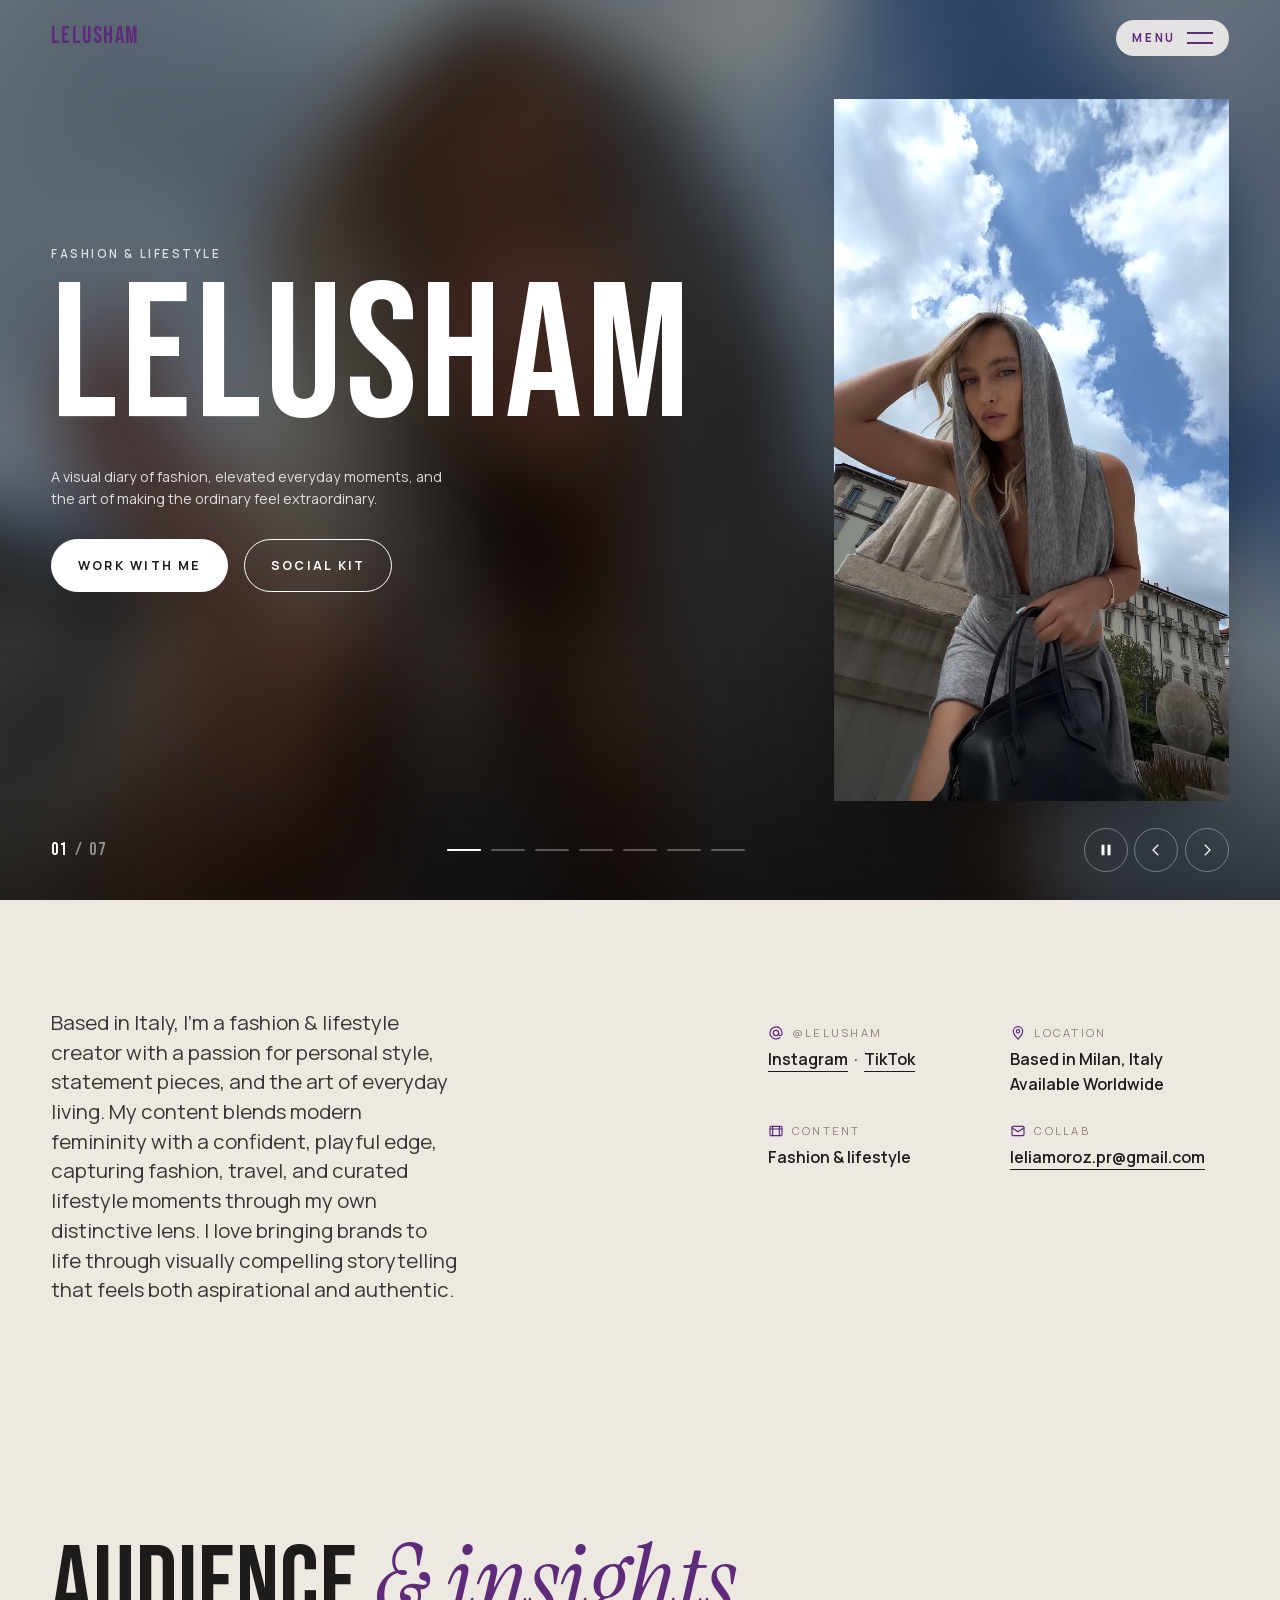
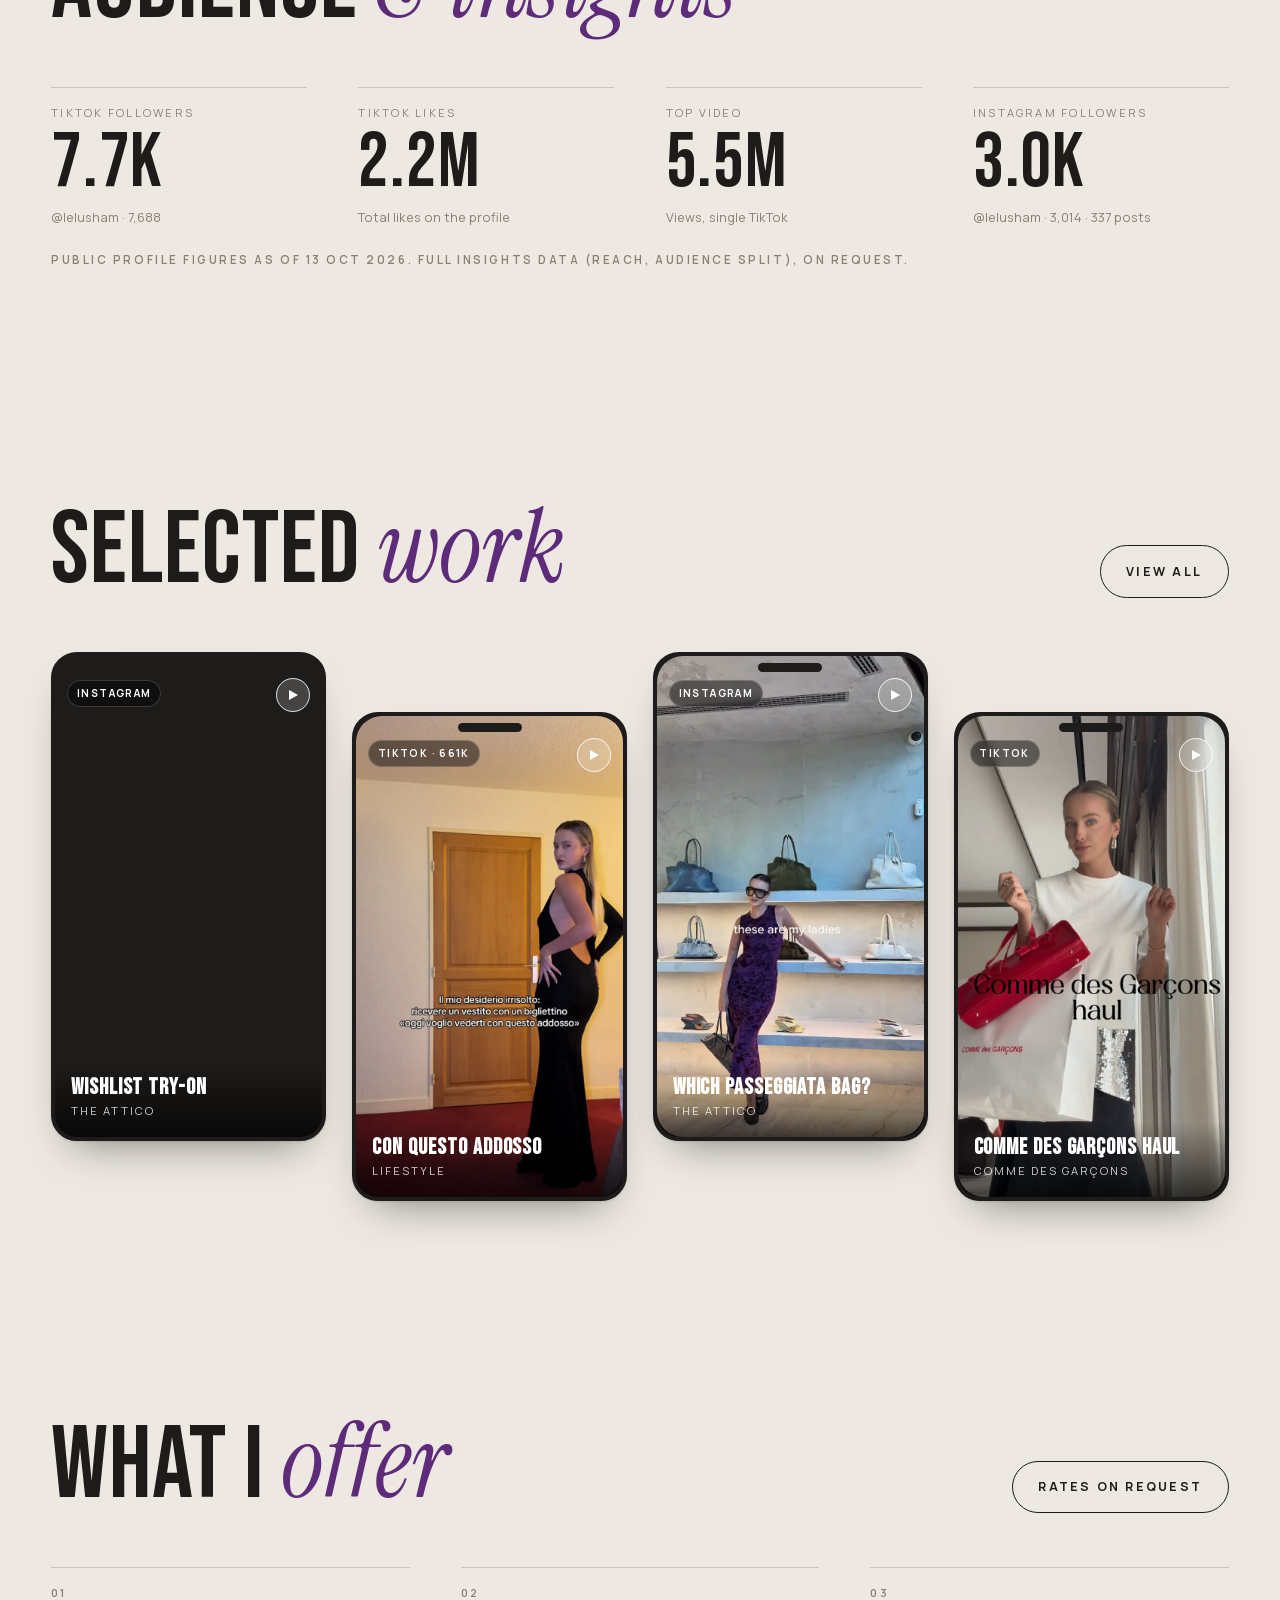
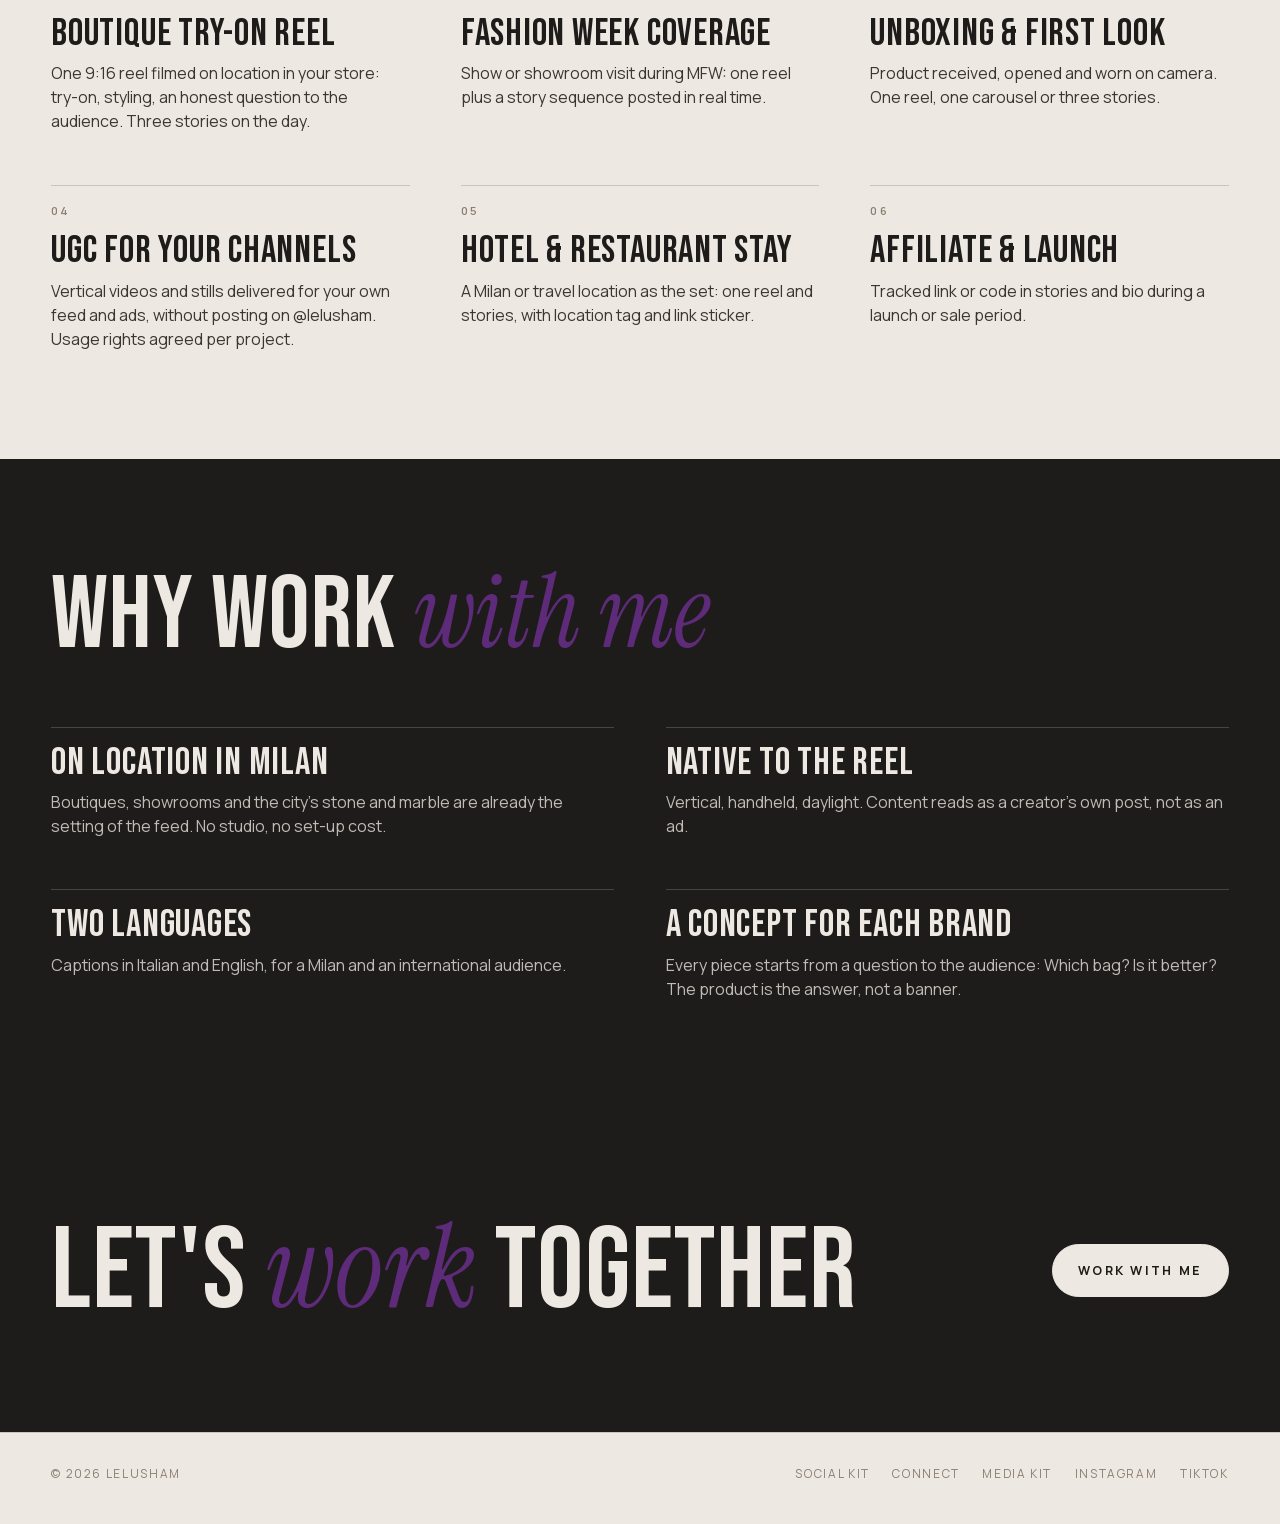
==== commit 14a61659: "Remove About page and its menu/footer links; Connect becomes 03 Co-Authored-By: Claude Fable 5.1 <no" ====
--- a/index.html
+++ b/index.html
@@ -32,8 +32,7 @@
   <ol>
     <li><a href="index.html">Home <small>01</small></a></li>
     <li><a href="social-kit.html">Social Kit <small>02</small></a></li>
-    <li><a href="about.html">About <small>03</small></a></li>
-    <li><a href="connect.html">Connect <small>04</small></a></li>
+    <li><a href="connect.html">Connect <small>03</small></a></li>
   </ol>
   <div class="nav-foot">
     <span><a href="https://www.instagram.com/lelusham/" target="_blank" rel="noopener" data-ig>Instagram</a> &nbsp;·&nbsp; <a href="https://www.tiktok.com/@lelusham" target="_blank" rel="noopener" data-tt>TikTok</a> &nbsp;·&nbsp; @lelusham</span>
@@ -104,7 +103,6 @@
   <span>© <span data-year></span> LELUSHAM </span>
   <nav aria-label="Footer">
     <a href="social-kit.html">Social Kit</a>
-    <a href="about.html">About</a>
     <a href="connect.html">Connect</a>
     <a data-media-kit href="docs/media-kit/LELUSHAM-media-kit.pdf" download>Media kit</a>
     <a href="https://www.instagram.com/lelusham/" target="_blank" rel="noopener" data-ig>Instagram</a>
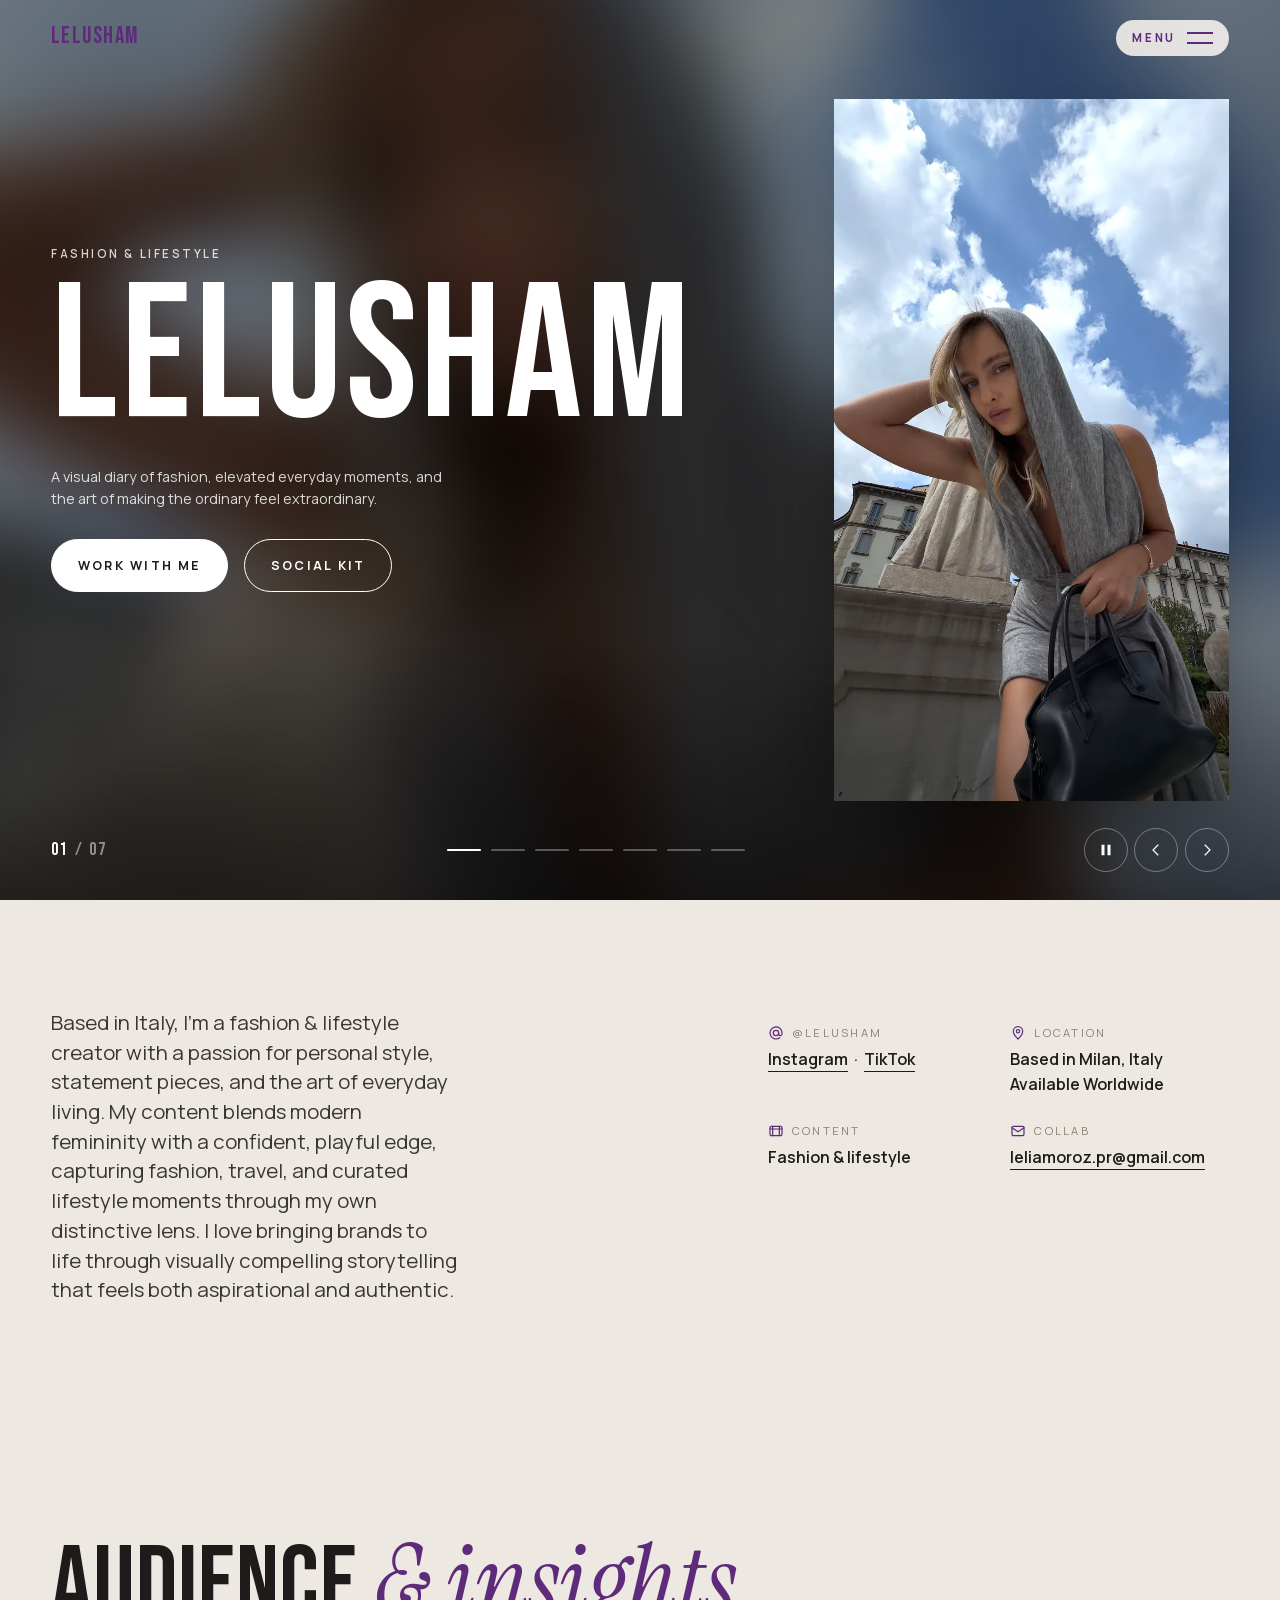
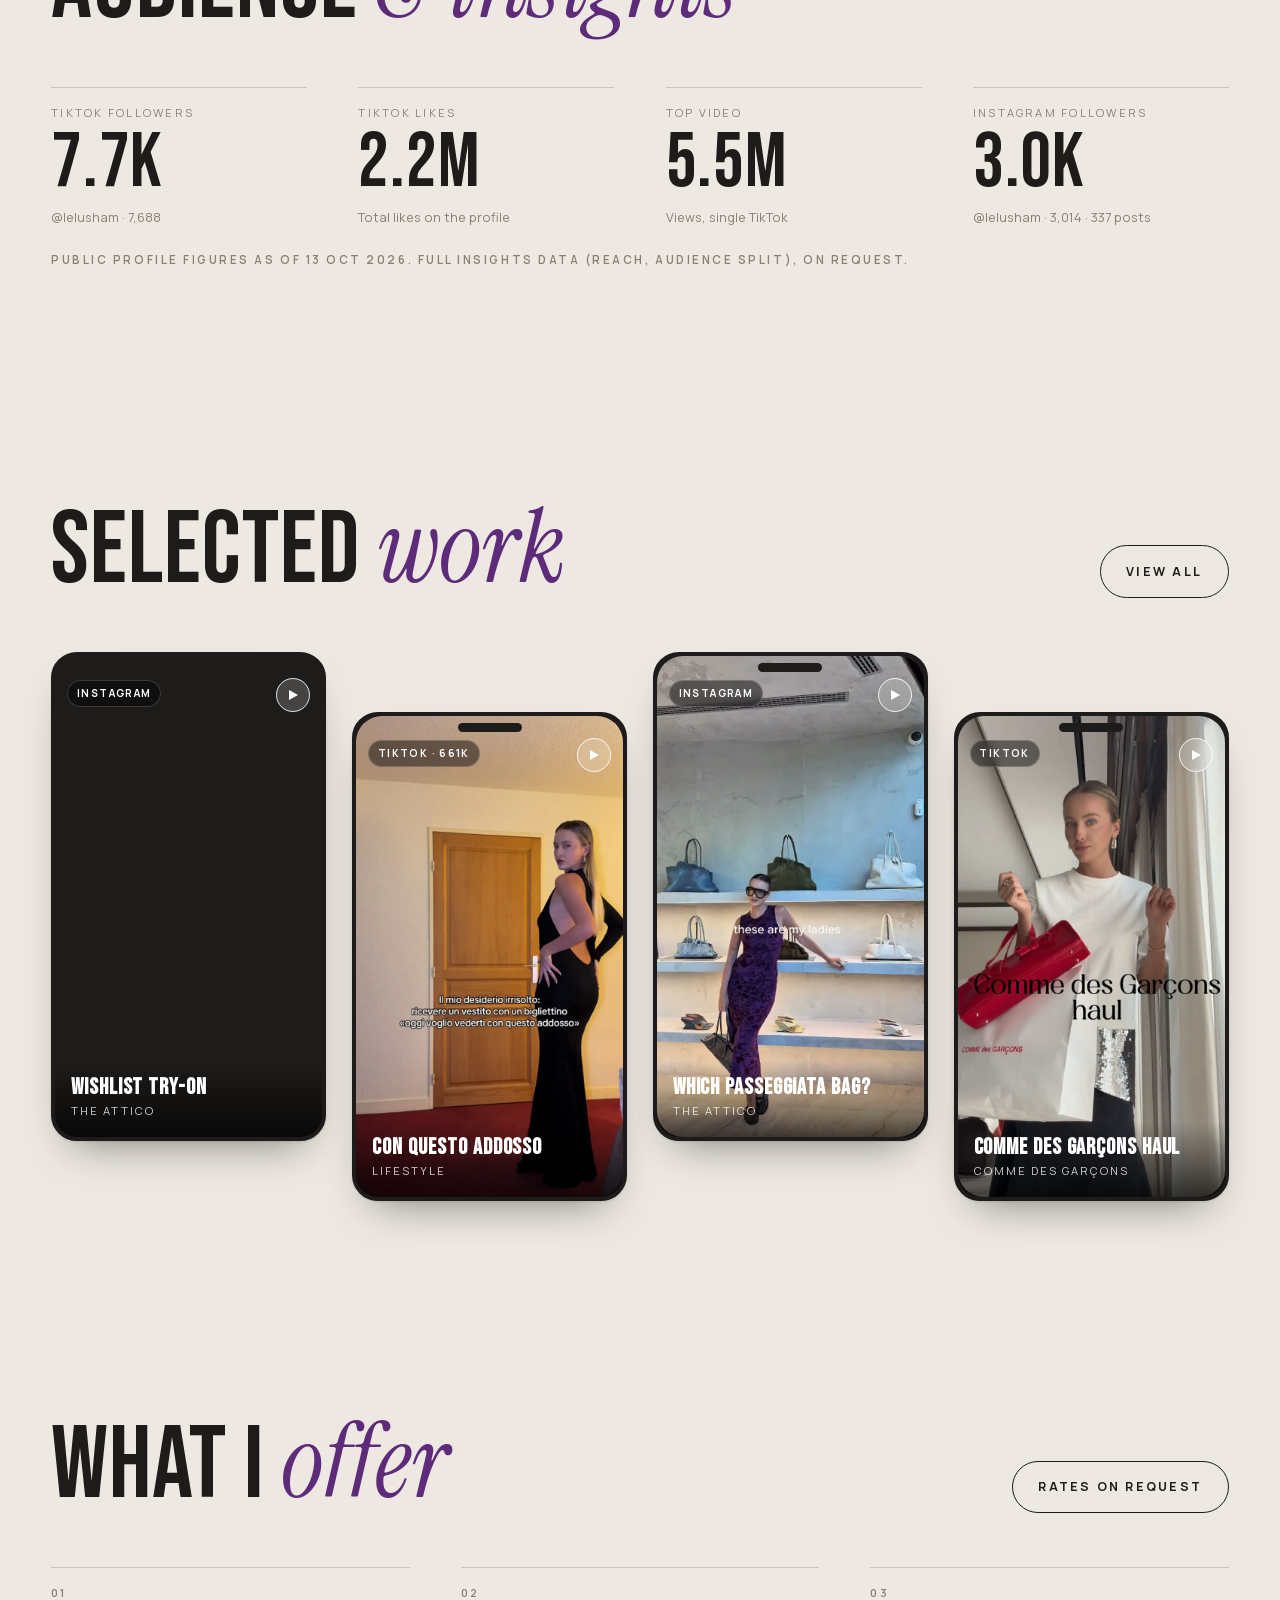
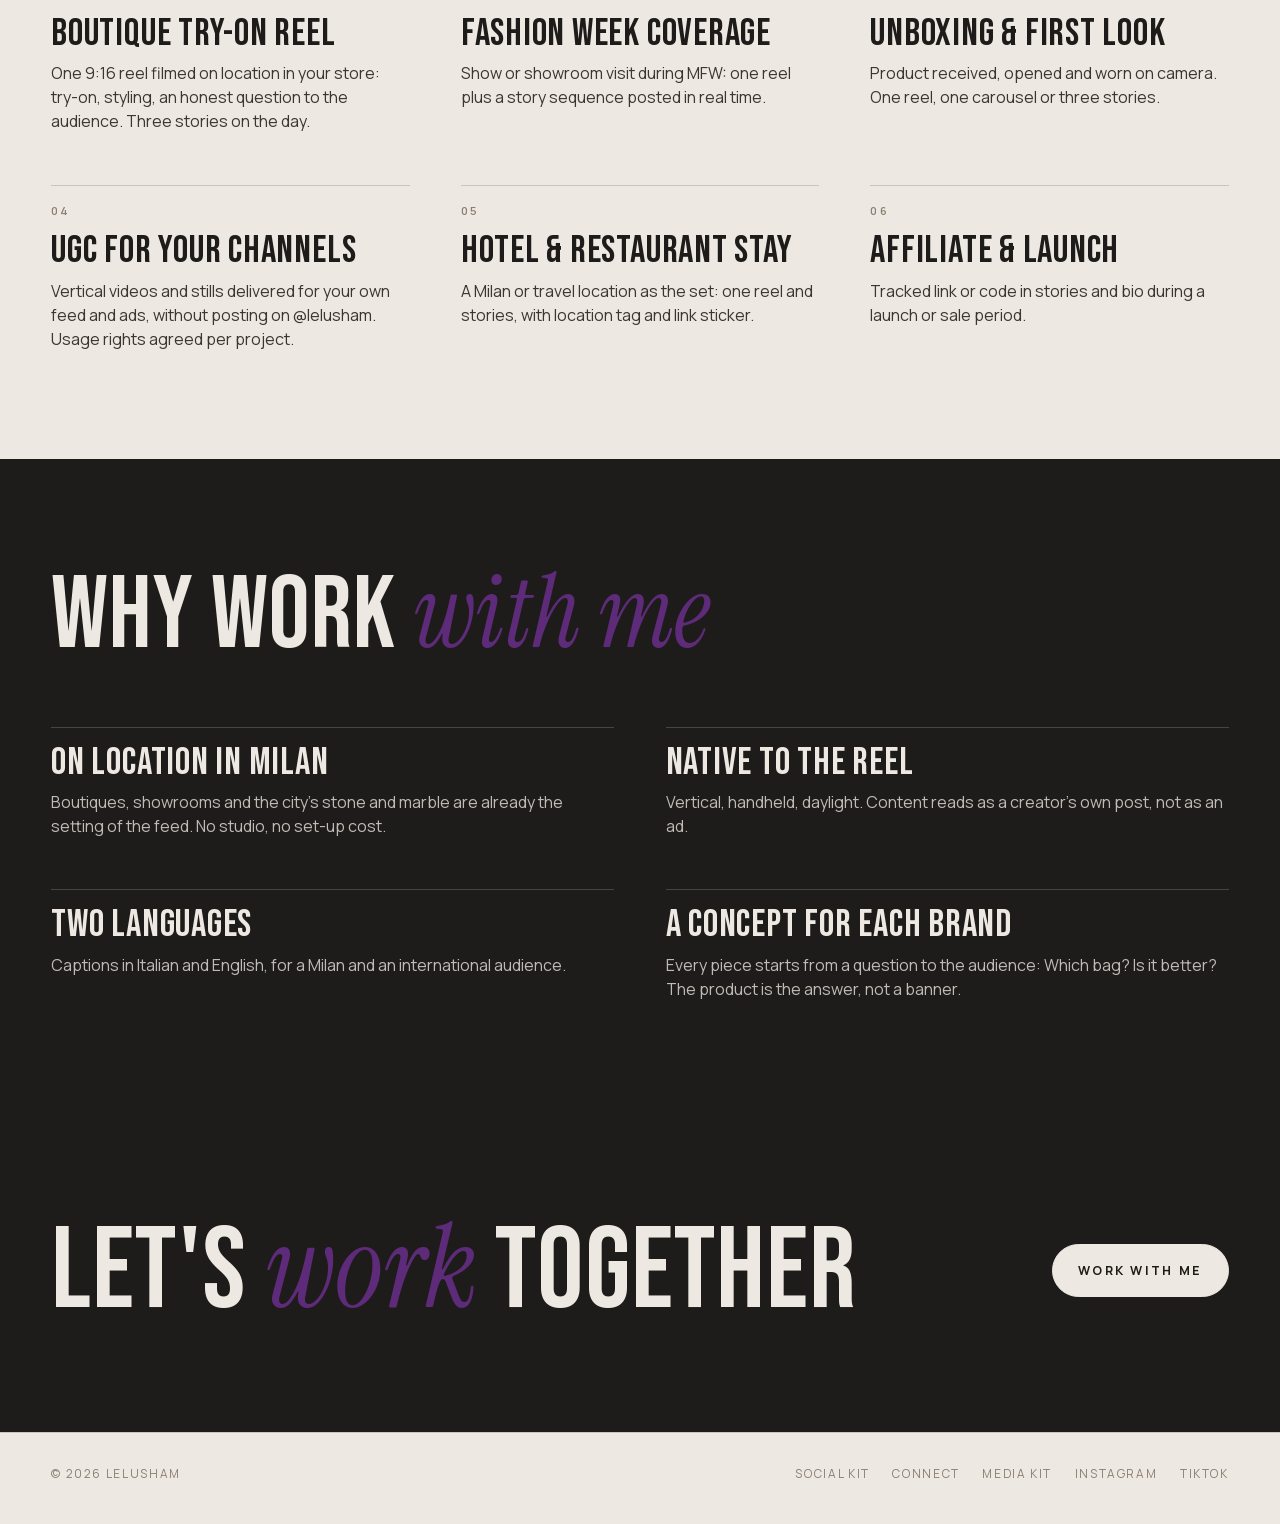
==== commit bd619e03: "Hero video: preload immediately (link preload + preload=auto), 35% lighter 1080p encode Co-Authored-" ====
--- a/index.html
+++ b/index.html
@@ -20,6 +20,7 @@
 <link rel="preload" as="font" type="font/woff2" href="assets/fonts/manrope-normal-latin.woff2" crossorigin>
 <link rel="stylesheet" href="assets/css/style.css">
 <link rel="preload" as="image" href="assets/video/lelusham-hero-poster.webp" fetchpriority="high">
+<link rel="preload" as="video" href="assets/video/lelusham-hero-1080.mp4" type="video/mp4">
 <script type="application/ld+json">{"@context":"https://schema.org","@type":"Person","name":"Lelia M","alternateName":"LELUSHAM","url":"https://lelusham.com/","sameAs":["https://www.instagram.com/lelusham/","https://www.tiktok.com/@lelusham"],"email":"mailto:leliamoroz.pr@gmail.com","address":{"@type":"PostalAddress","addressLocality":"Milan","addressCountry":"IT"},"jobTitle":"Fashion & Lifestyle creator"}</script>
 </head>
 <body>
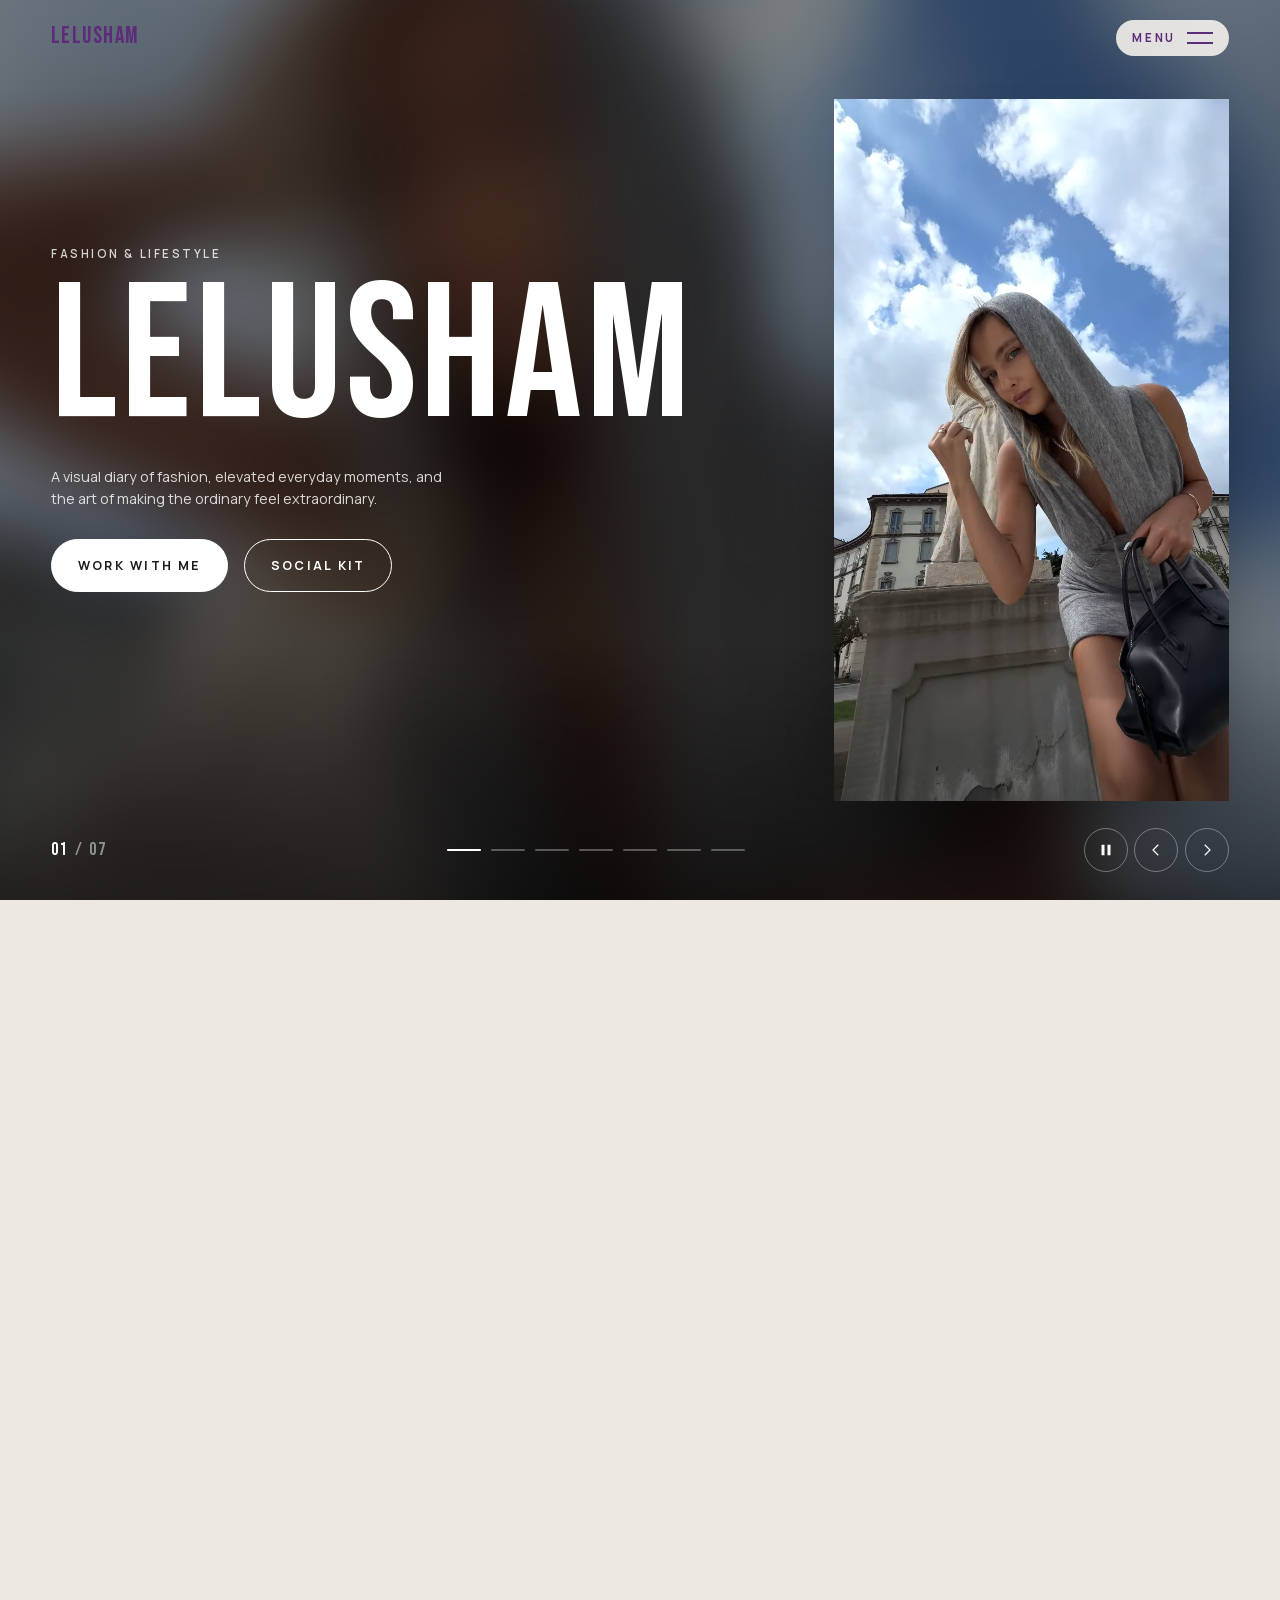
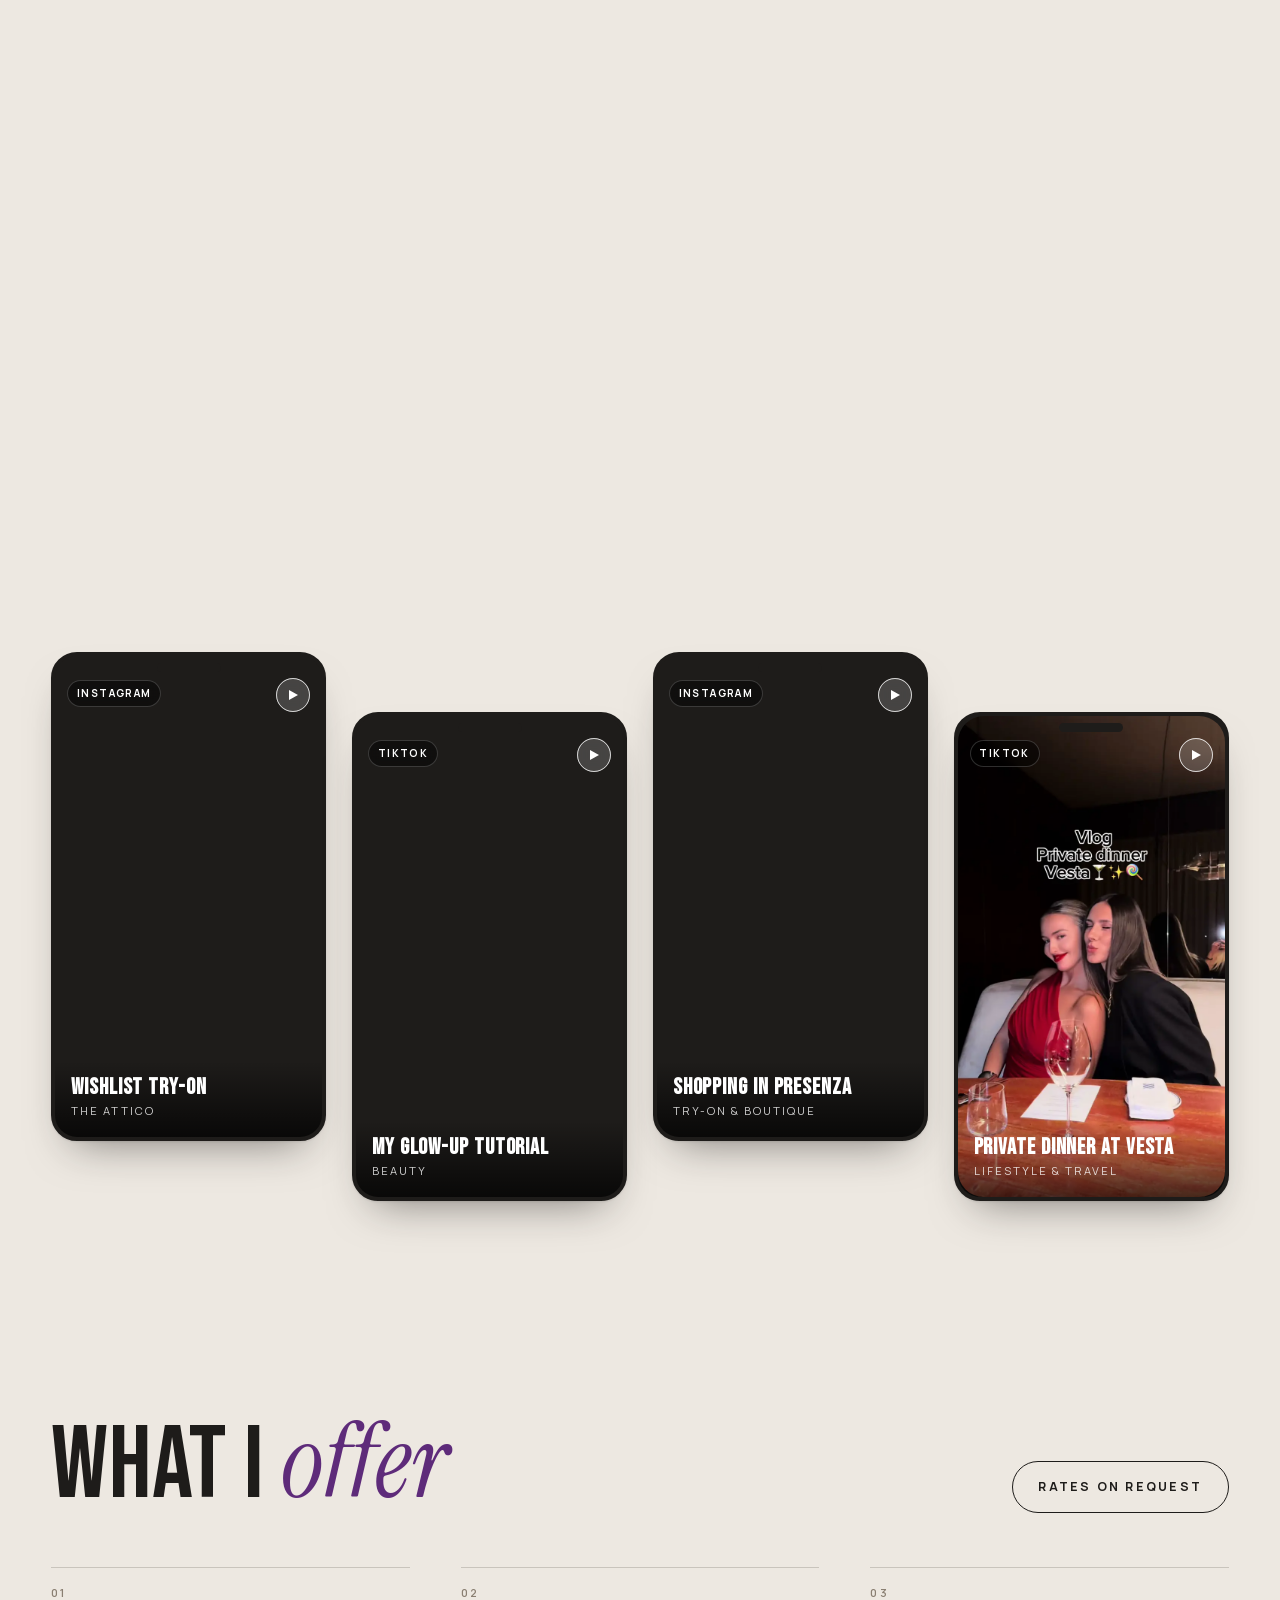
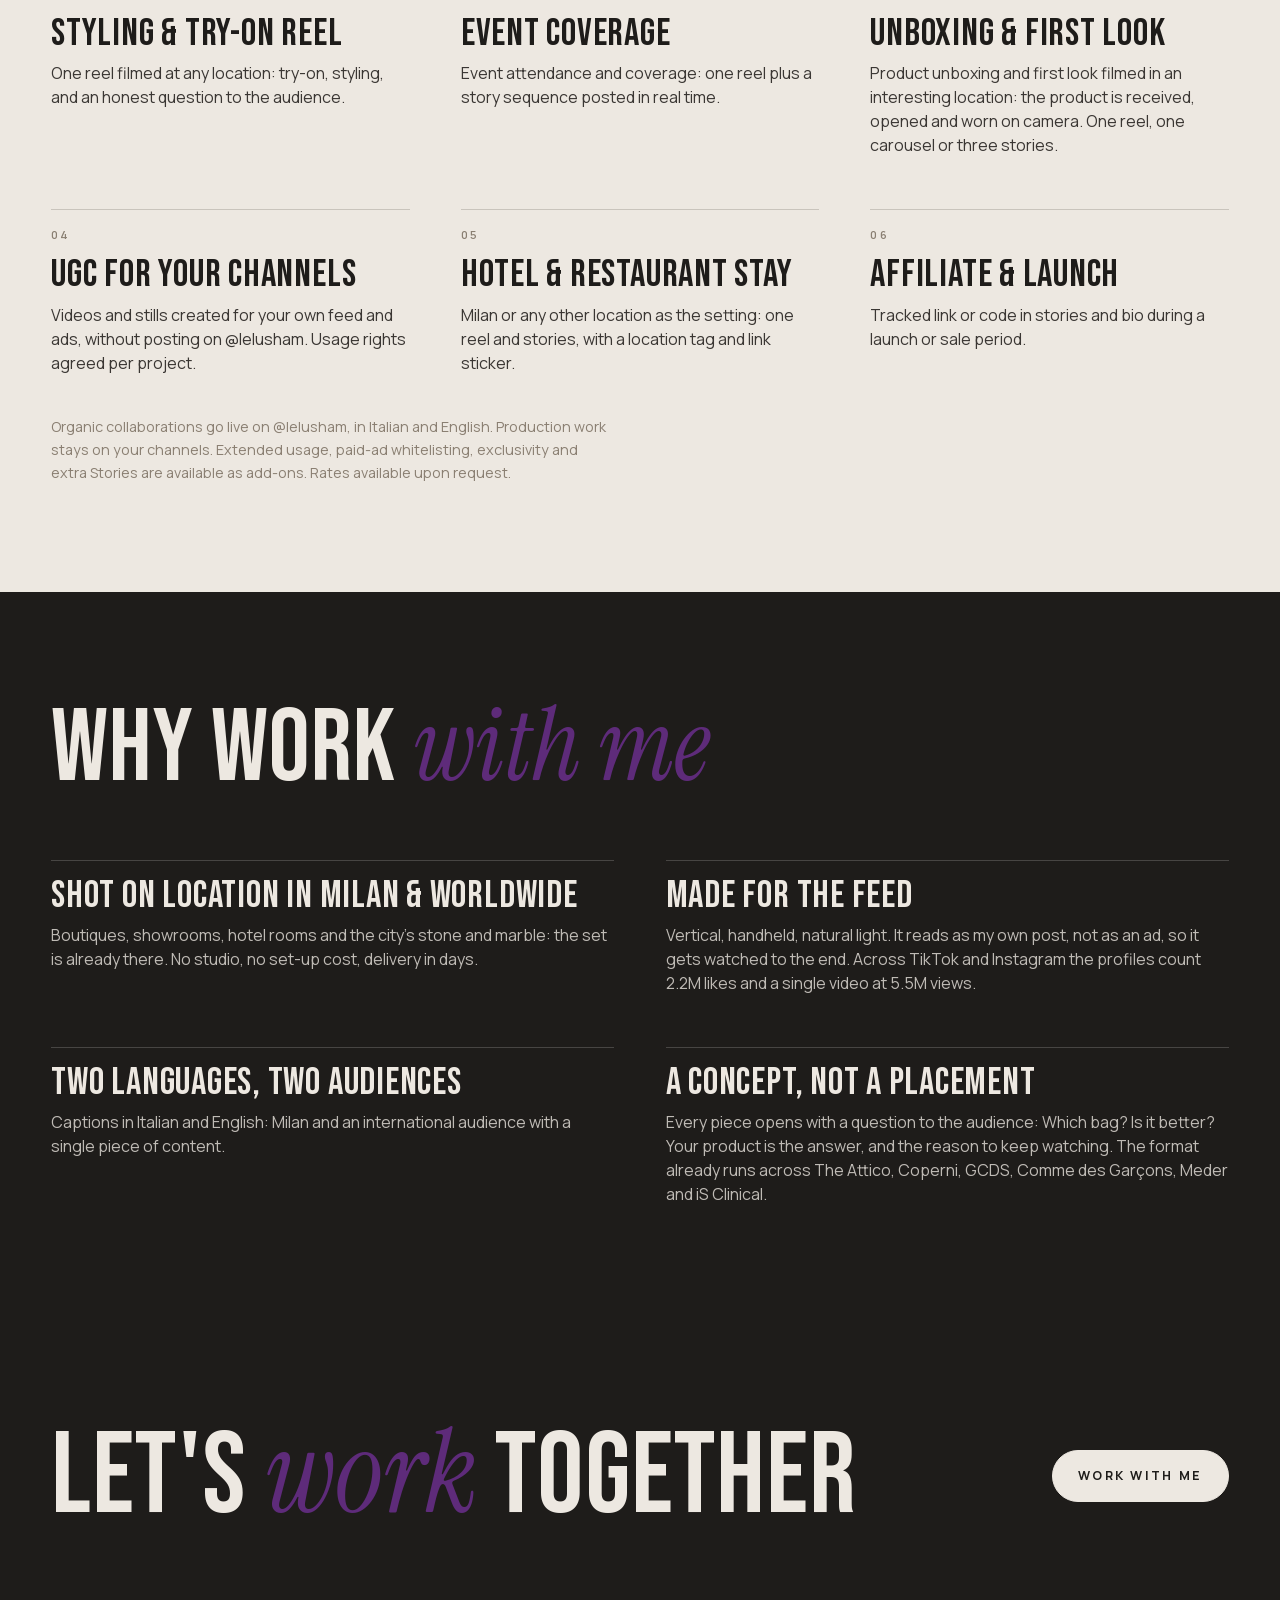
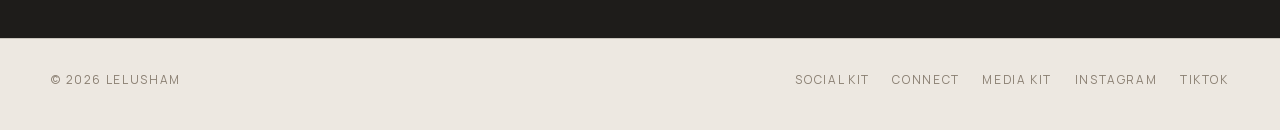
==== commit bc71bfa9: "Menu: remove Milan, Italy line Co-Authored-By: Claude Fable 5.1 <noreply@anthropic.com>" ====
--- a/index.html
+++ b/index.html
@@ -37,7 +37,6 @@
   </ol>
   <div class="nav-foot">
     <span><a href="https://www.instagram.com/lelusham/" target="_blank" rel="noopener" data-ig>Instagram</a> &nbsp;·&nbsp; <a href="https://www.tiktok.com/@lelusham" target="_blank" rel="noopener" data-tt>TikTok</a> &nbsp;·&nbsp; @lelusham</span>
-    <span>Milan, Italy</span>
   </div>
 </nav>
 <main id="main">
@@ -88,6 +87,7 @@
     <a class="btn btn-ghost fade-up" href="connect.html">Rates on request</a>
   </div>
   <ol class="offer-list" data-services></ol>
+  <p class="offer-note fade-up" data-services-note></p>
 </section>
 
 <section class="section value-sec on-dark" aria-labelledby="val-h">
--- a/assets/css/style.css
+++ b/assets/css/style.css
@@ -389,11 +389,19 @@
 .detail-inner { display: grid; grid-template-columns: minmax(0, 1fr) minmax(0, 1fr); background: var(--ivory); color: var(--ink); }
 .detail-media { background: var(--ink); aspect-ratio: 9 / 16; max-height: 86vh; }
 .detail-media img { width: 100%; height: 100%; object-fit: contain; }
-.detail-body { padding: clamp(24px, 4vw, 48px); display: flex; flex-direction: column; gap: 1rem; justify-content: center; }
-.detail-body h2 { font-size: clamp(2.6rem, 5vw, 4.5rem); }
-.detail-body .caption { font-family: var(--font-serif); font-style: italic; font-size: 1.3rem; color: var(--ink-soft); }
+.detail-body { padding: clamp(24px, 4vw, 48px); display: flex; flex-direction: column; gap: 1.1rem; justify-content: center; }
+.detail-body h2 { font-size: clamp(2.6rem, 5vw, 4.5rem); margin: 0; }
+.detail-tags { display: flex; flex-wrap: wrap; gap: .4rem; margin: 0; }
+.detail-tags .tag { font-size: .62rem; letter-spacing: .16em; text-transform: uppercase; padding: .4rem .7rem; border: 1px solid var(--marble); border-radius: 999px; color: var(--taupe); }
+.detail-tags .tag.is-platform { color: var(--violet); border-color: var(--violet); }
+.detail-tags .tag:empty { display: none; }
+.detail-meta { display: flex; flex-wrap: wrap; gap: .3rem 1.1rem; margin: 0; font-size: .92rem; color: var(--taupe); }
+.detail-meta b { font-weight: 600; color: var(--ink); }
+.detail-meta :empty { display: none; }
+.detail-body .btn { align-self: flex-start; margin-top: .4rem; }
 .detail-close { position: absolute; top: 12px; right: 12px; width: 44px; height: 44px; border-radius: 50%; background: var(--white); display: grid; place-items: center; }
-.detail-nav { display: flex; gap: .4rem; margin-top: auto; }
+.detail-nav { display: flex; align-items: center; gap: .4rem; margin-top: auto; padding-top: 1.5rem; border-top: 1px solid var(--marble); }
+.detail-nav .counter { margin-left: auto; color: var(--taupe); }
 .detail-nav .ctrl { border-color: var(--marble); color: var(--ink); }
 .detail-nav .ctrl:hover { background: var(--ink); color: var(--stone); border-color: var(--ink); }
 
@@ -516,6 +524,9 @@
   .type-specimen > div { grid-template-columns: 1fr; }
   .cta-band { grid-template-columns: 1fr; }
   .site-nav { padding-top: 90px; }
+  .site-nav ol { gap: .35em; }
+  .site-nav ol a { font-size: clamp(3.4rem, 18vw, 5.5rem); gap: .7rem; }
+  .site-nav ol a small { font-size: .62rem; letter-spacing: .18em; }
 }
 
 /* Telefoni bassi: descrizione più compatta, ma sempre visibile */
@@ -551,11 +562,13 @@
 .stats { display: grid; grid-template-columns: repeat(auto-fit, minmax(200px, 1fr)); gap: var(--gutter); margin: 0 0 1.5rem; }
 .stat { border-top: 1px solid var(--marble); padding-top: 1rem; }
 .stat dt { font-size: .7rem; letter-spacing: .2em; text-transform: uppercase; color: var(--taupe); }
-.stat dd { margin: .2rem 0 0; font-size: clamp(3rem, 6vw, 5.5rem); line-height: 1; }
+.stat dd { margin: .2rem 0 0; font-variant-numeric: tabular-nums; transition: color .8s var(--ease); font-size: clamp(3rem, 6vw, 5.5rem); line-height: 1; }
+.stat dd.counting { color: var(--violet); }
 .stat small { display: block; color: var(--taupe); font-size: .8rem; margin-top: .3rem; }
 .offer-list, .value-list { list-style: none; margin: 0; padding: 0; display: grid; grid-template-columns: repeat(3, 1fr); gap: var(--gutter); counter-reset: offer; }
 .offer-list li { border-top: 1px solid var(--marble); padding-top: 1rem; counter-increment: offer; }
 .offer-list li::before { content: "0" counter(offer); display: block; font-size: .7rem; letter-spacing: .2em; color: var(--taupe); font-weight: 600; margin-bottom: .8rem; }
+.offer-note { max-width: 62ch; margin: 2.5rem 0 0; font-size: .9rem; line-height: 1.6; color: var(--taupe); }
 .offer-list h3, .value-list h3 { font-family: var(--font-display); font-weight: 400; font-size: clamp(1.8rem, 3vw, 2.6rem); letter-spacing: .02em; line-height: 1; margin: 0 0 .5rem; }
 .offer-list p, .value-list p { margin: 0; color: var(--ink-soft); line-height: 1.5; }
 .value-sec { background: var(--ink); color: var(--stone); }
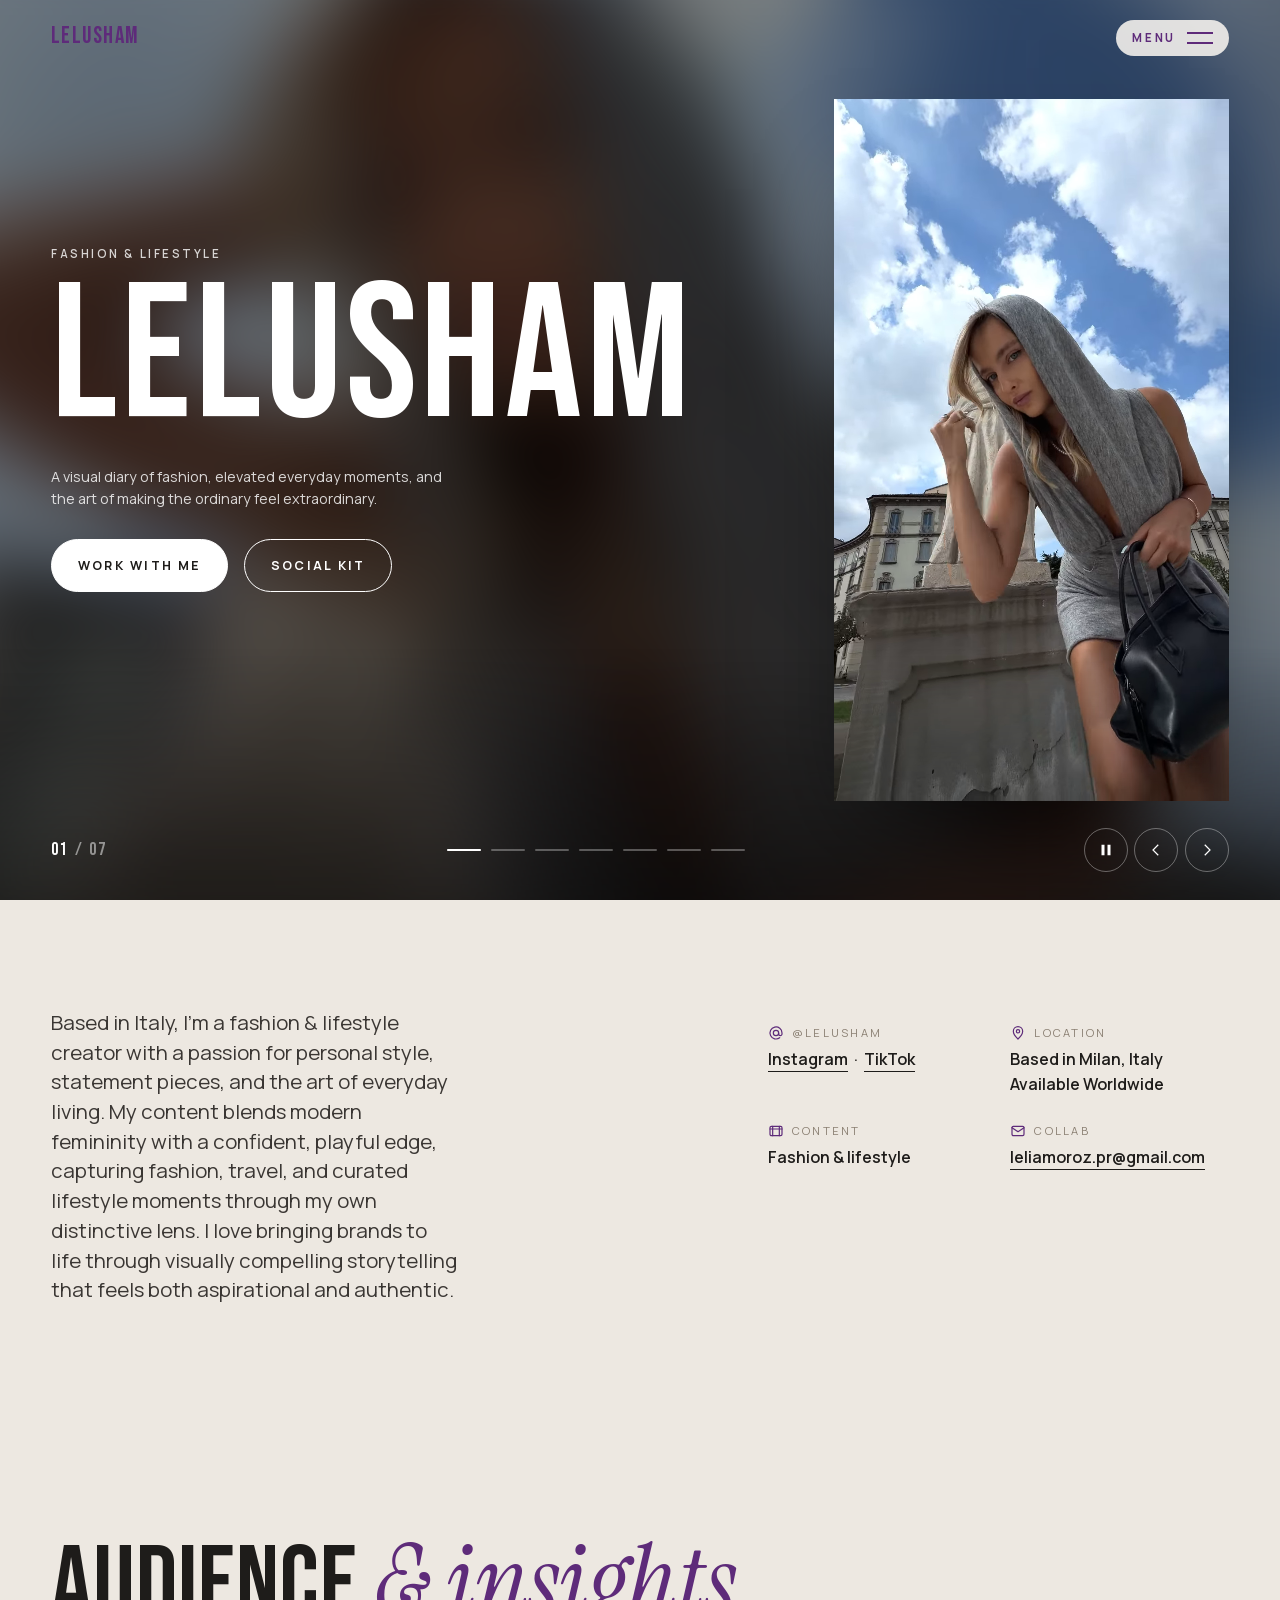
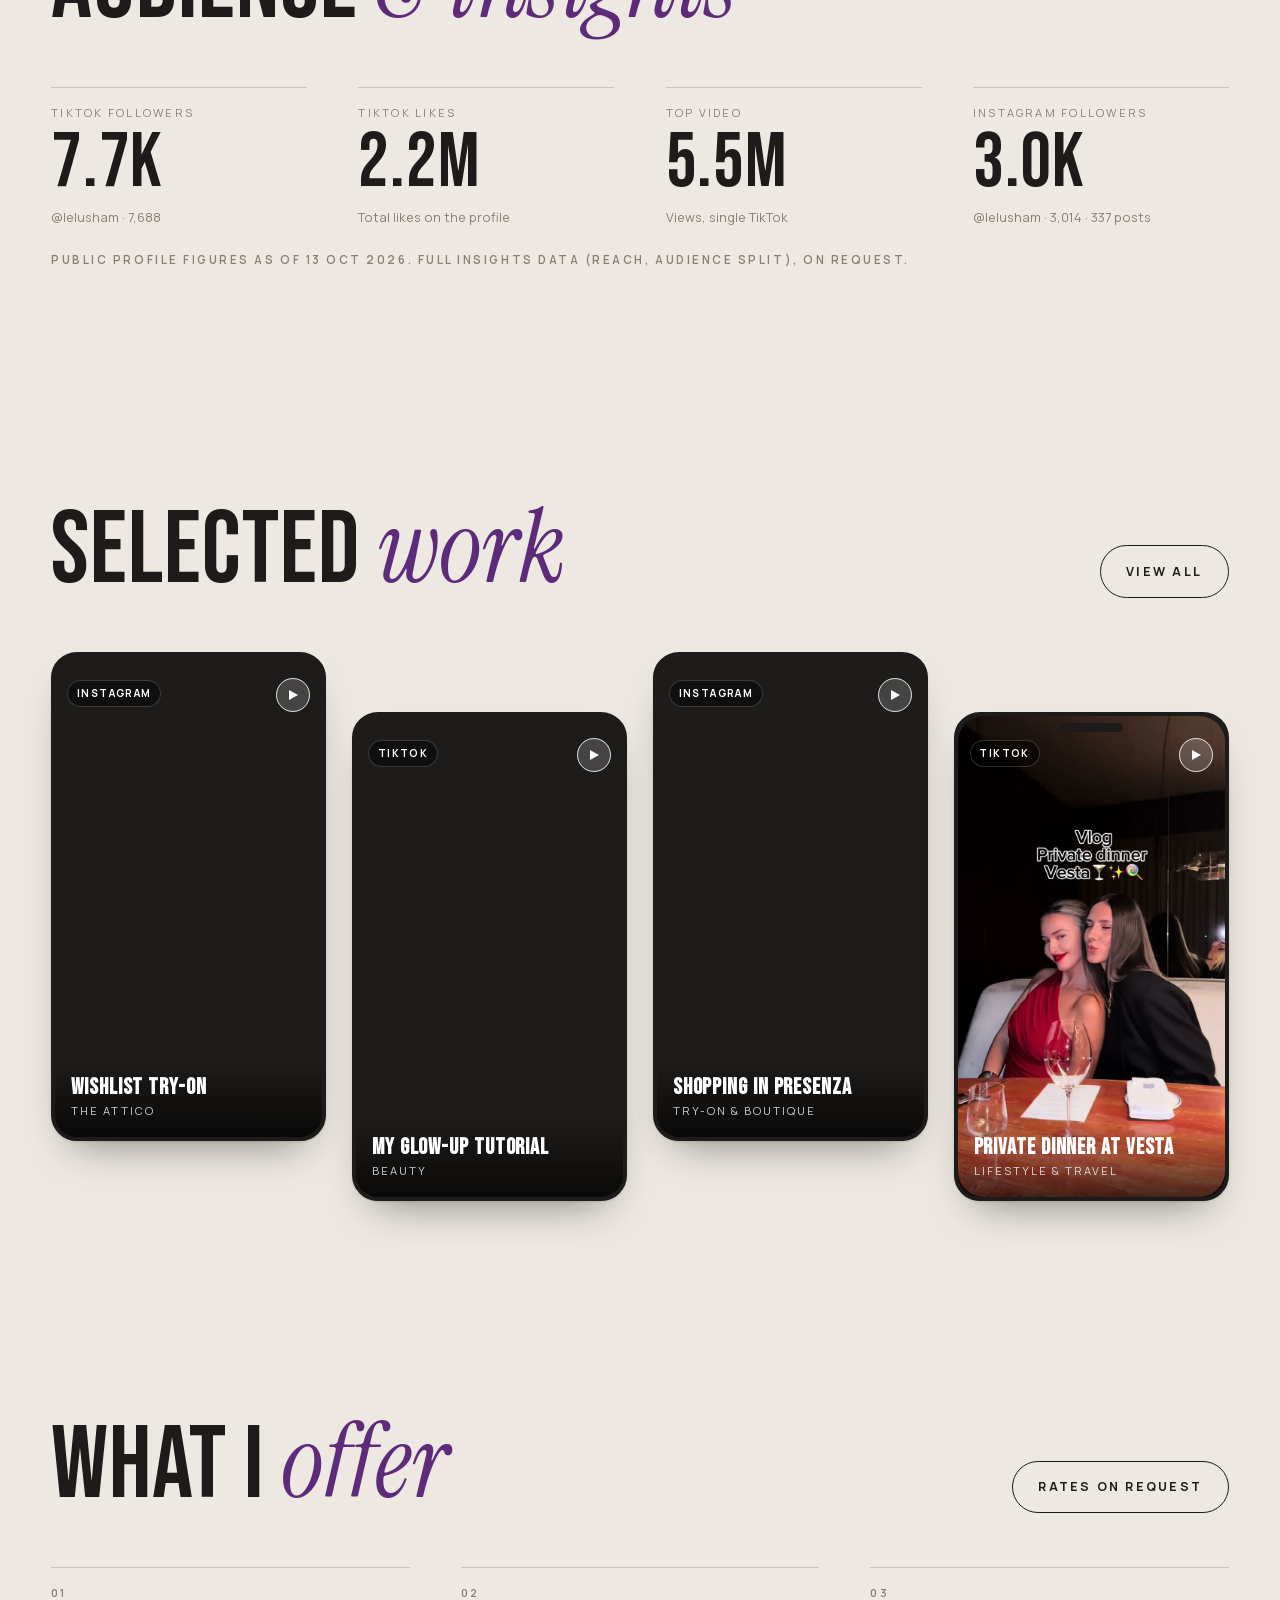
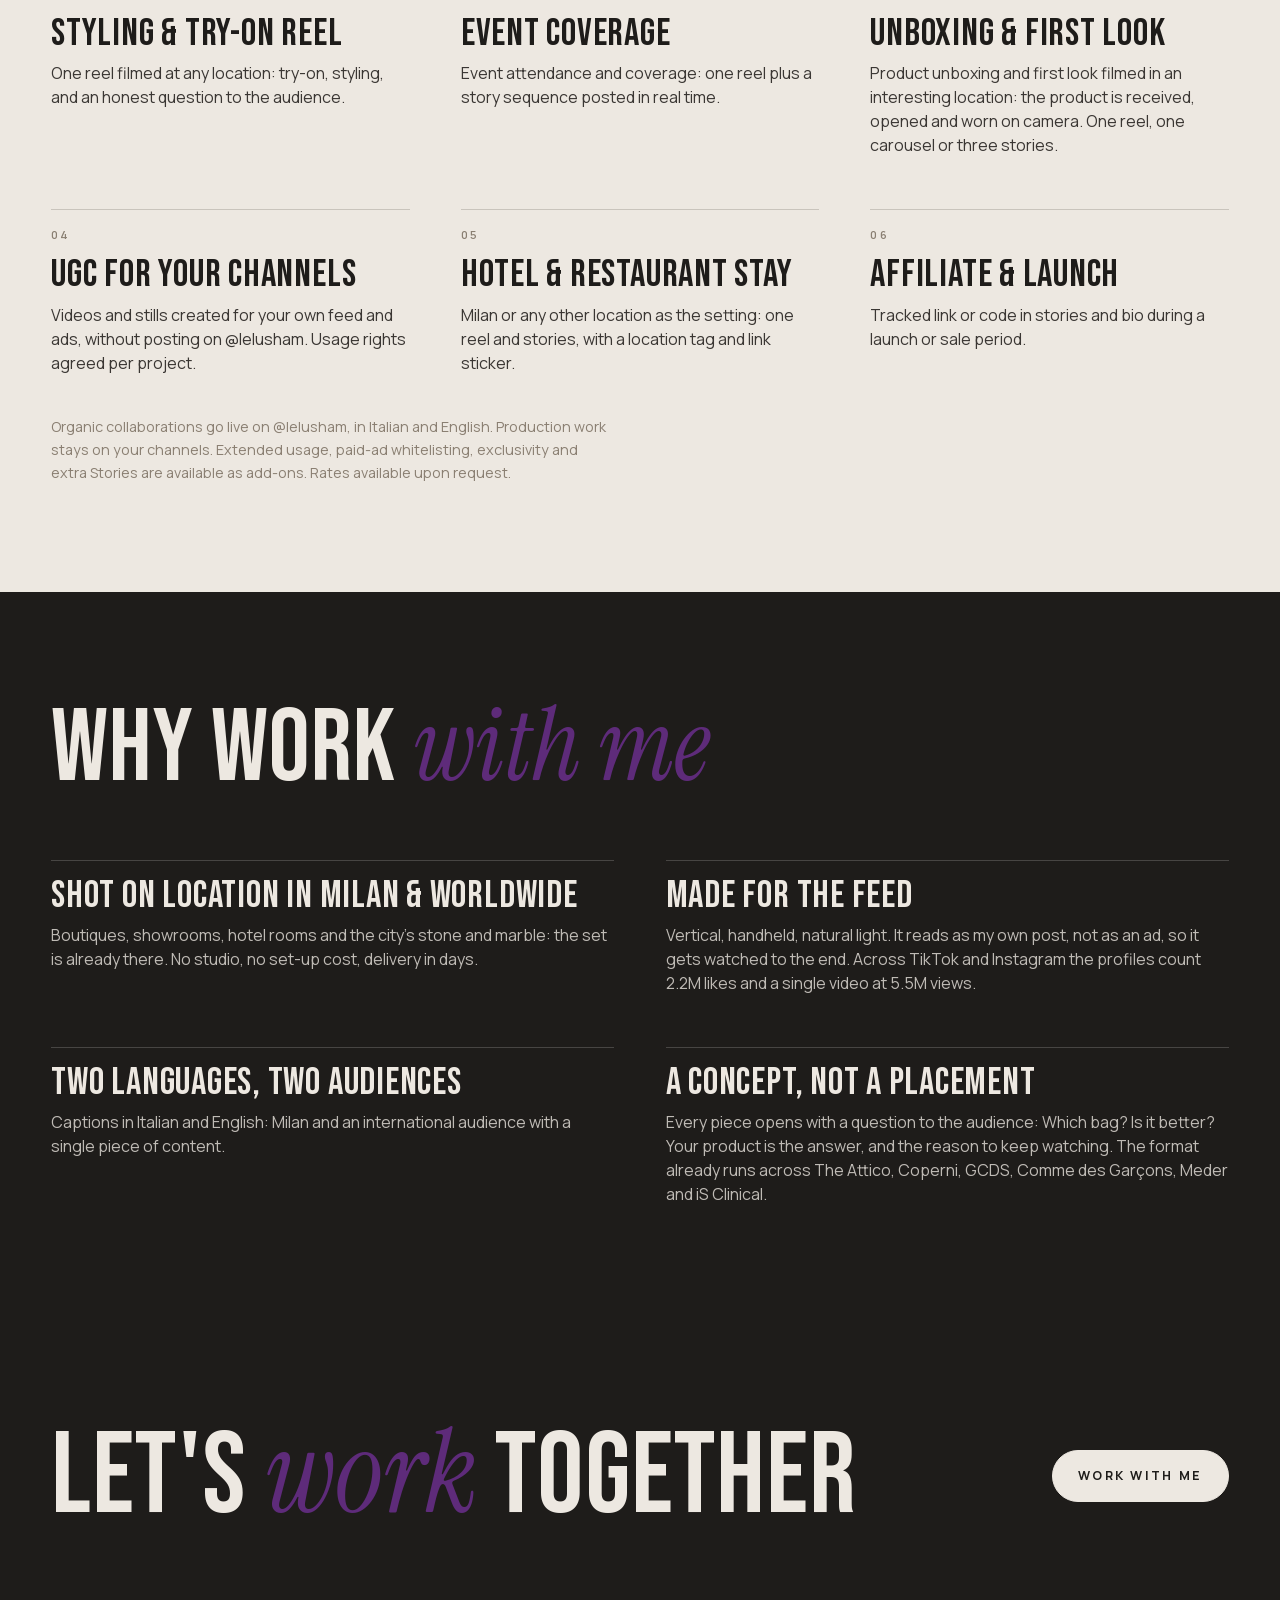
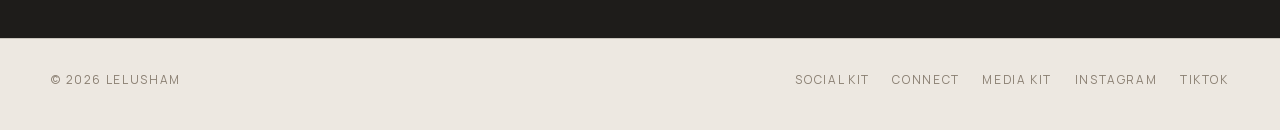
==== commit be3272e9: "Media kit: render PDF from content.js, new cover/portrait, clickable links; menu download button; Le" ====
--- a/index.html
+++ b/index.html
@@ -35,6 +35,7 @@
     <li><a href="social-kit.html">Social Kit <small>02</small></a></li>
     <li><a href="connect.html">Connect <small>03</small></a></li>
   </ol>
+  <p class="nav-cta"><a class="btn btn-primary" data-media-kit href="docs/media-kit/LELUSHAM-media-kit.pdf" download><svg viewBox="0 0 16 16" aria-hidden="true" fill="none" stroke="currentColor" stroke-width="1.6" stroke-linecap="round" stroke-linejoin="round"><path d="M8 2v9M4 7l4 4 4-4M3 13h10"/></svg>Download Media Kit</a><small>PDF · 4 pages</small></p>
   <div class="nav-foot">
     <span><a href="https://www.instagram.com/lelusham/" target="_blank" rel="noopener" data-ig>Instagram</a> &nbsp;·&nbsp; <a href="https://www.tiktok.com/@lelusham" target="_blank" rel="noopener" data-tt>TikTok</a> &nbsp;·&nbsp; @lelusham</span>
   </div>
--- a/assets/css/style.css
+++ b/assets/css/style.css
@@ -213,7 +213,7 @@
 .site-nav {
   position: fixed; inset: 0; z-index: 40;
   background: var(--ink); color: var(--stone);
-  display: grid; grid-template-rows: 1fr auto;
+  display: grid; grid-template-rows: 1fr auto auto 1fr auto;
   padding: 100px var(--gutter) 32px;
   transform: translateY(-100%);
   visibility: hidden;
@@ -221,7 +221,7 @@
   transition: transform .6s var(--ease), visibility 0s .6s;
 }
 .menu-open .site-nav { transform: translateY(0); visibility: visible; transition: transform .6s var(--ease), visibility 0s; }
-.site-nav ol { list-style: none; margin: 0; padding: 0; display: flex; flex-direction: column; gap: .2em; align-self: center; }
+.site-nav ol { list-style: none; margin: 0; padding: 0; display: flex; flex-direction: column; gap: .2em; grid-row: 2; align-self: end; }
 .site-nav li { overflow: hidden; }
 .site-nav ol a {
   display: inline-flex; align-items: baseline; gap: 1rem;
@@ -232,7 +232,13 @@
 .site-nav ol a:hover, .site-nav ol a[aria-current="page"] { color: var(--violet); }
 .menu-open .site-nav ol a { transform: translateY(0); }
 .menu-open .site-nav li:nth-child(1) a { transition-delay: .1s; } .menu-open .site-nav li:nth-child(2) a { transition-delay: .17s; } .menu-open .site-nav li:nth-child(3) a { transition-delay: .24s; } .menu-open .site-nav li:nth-child(4) a { transition-delay: .31s; } .menu-open .site-nav li:nth-child(5) a { transition-delay: .38s; }
-.site-nav .nav-foot { display: flex; flex-wrap: wrap; justify-content: space-between; gap: 1rem; font-size: .75rem; letter-spacing: .14em; text-transform: uppercase; color: var(--taupe); }
+.site-nav .nav-cta { grid-row: 3; margin: 2.2rem 0 0; display: flex; flex-wrap: wrap; align-items: center; gap: .8rem 1.2rem; opacity: 0; transform: translateY(12px); transition: opacity .5s var(--ease) .4s, transform .5s var(--ease) .4s; }
+.menu-open .site-nav .nav-cta { opacity: 1; transform: none; }
+.site-nav .nav-cta .btn svg { width: 1em; height: 1em; }
+.site-nav .nav-cta small { font-size: .7rem; letter-spacing: .22em; text-transform: uppercase; color: var(--taupe); }
+.site-nav .nav-cta .btn-primary { background: var(--stone); color: var(--ink); border-color: var(--stone); }
+.site-nav .nav-cta .btn-primary:hover { background: var(--violet); border-color: var(--violet); color: var(--white); }
+.site-nav .nav-foot { grid-row: 5; display: flex; flex-wrap: wrap; justify-content: space-between; gap: 1rem; font-size: .75rem; letter-spacing: .14em; text-transform: uppercase; color: var(--taupe); }
 .site-nav .nav-foot a:hover { color: var(--stone); }
 body.menu-open { overflow: hidden; }
 
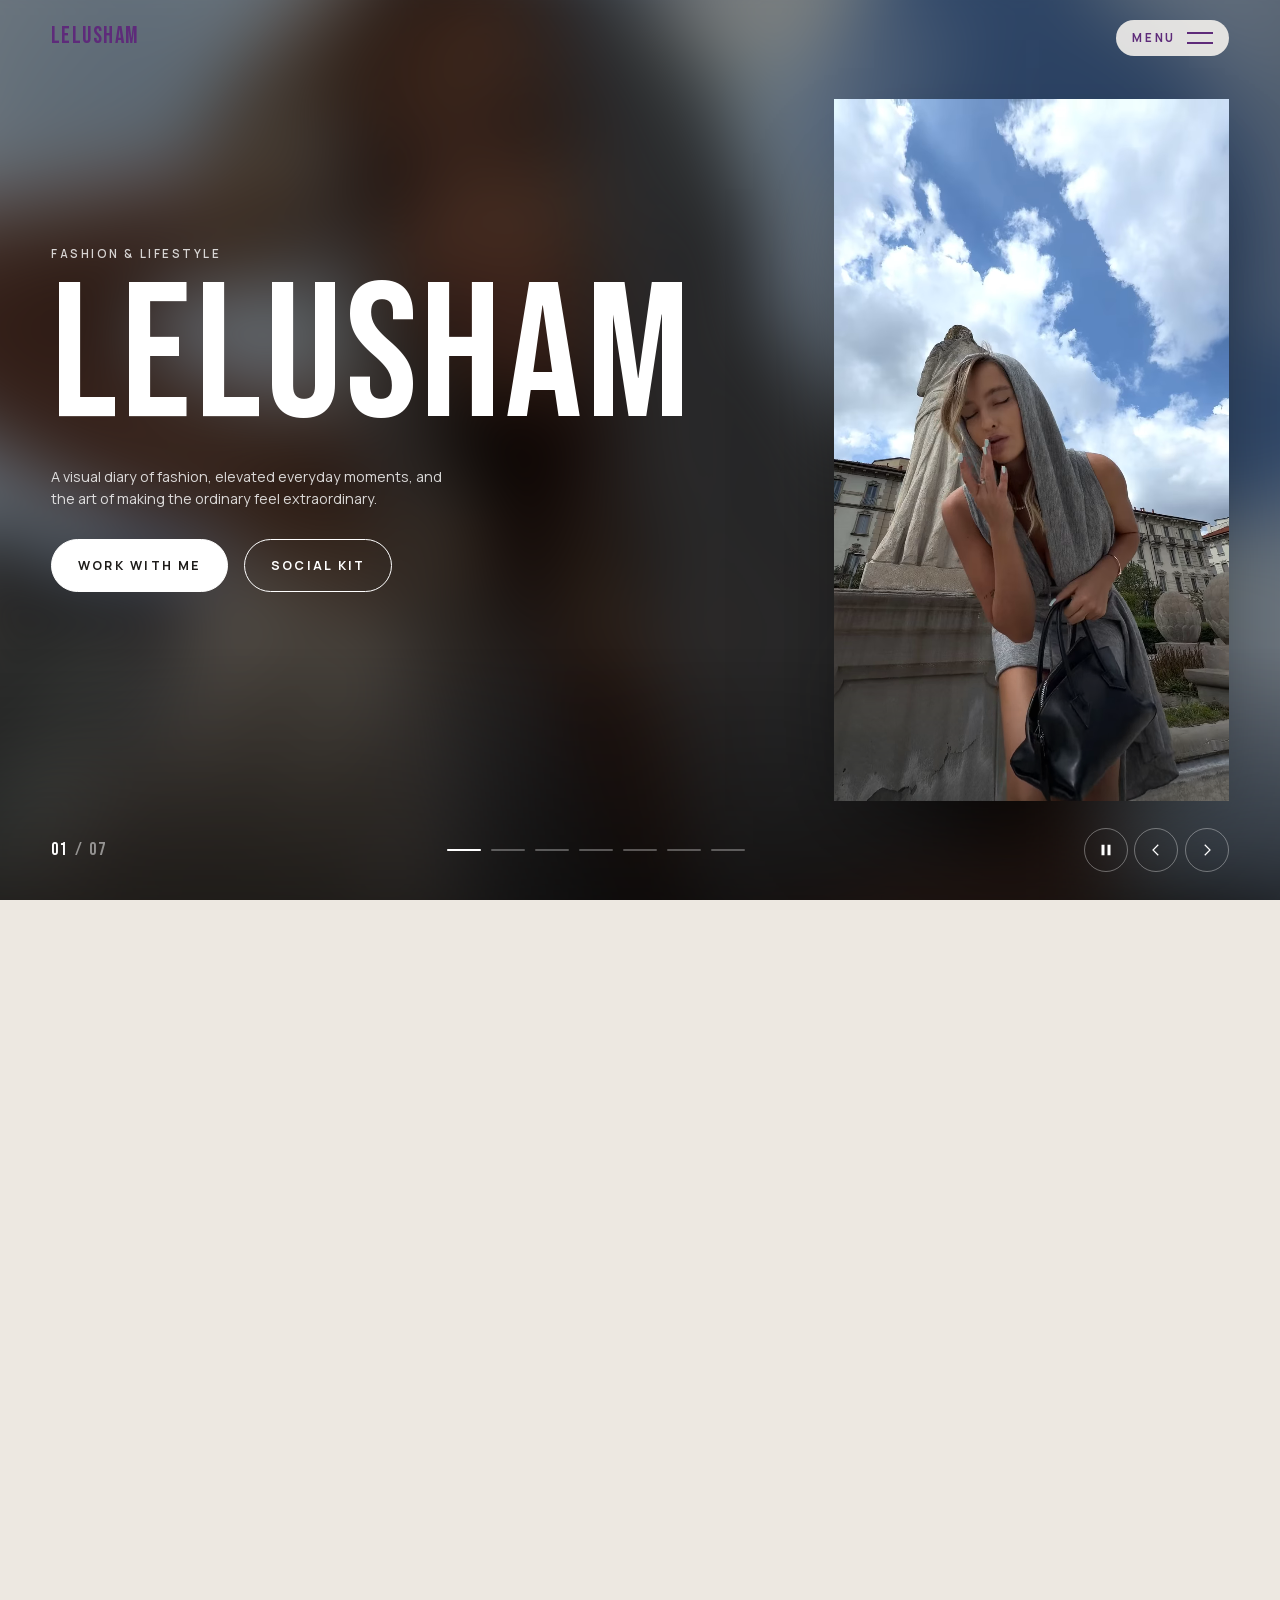
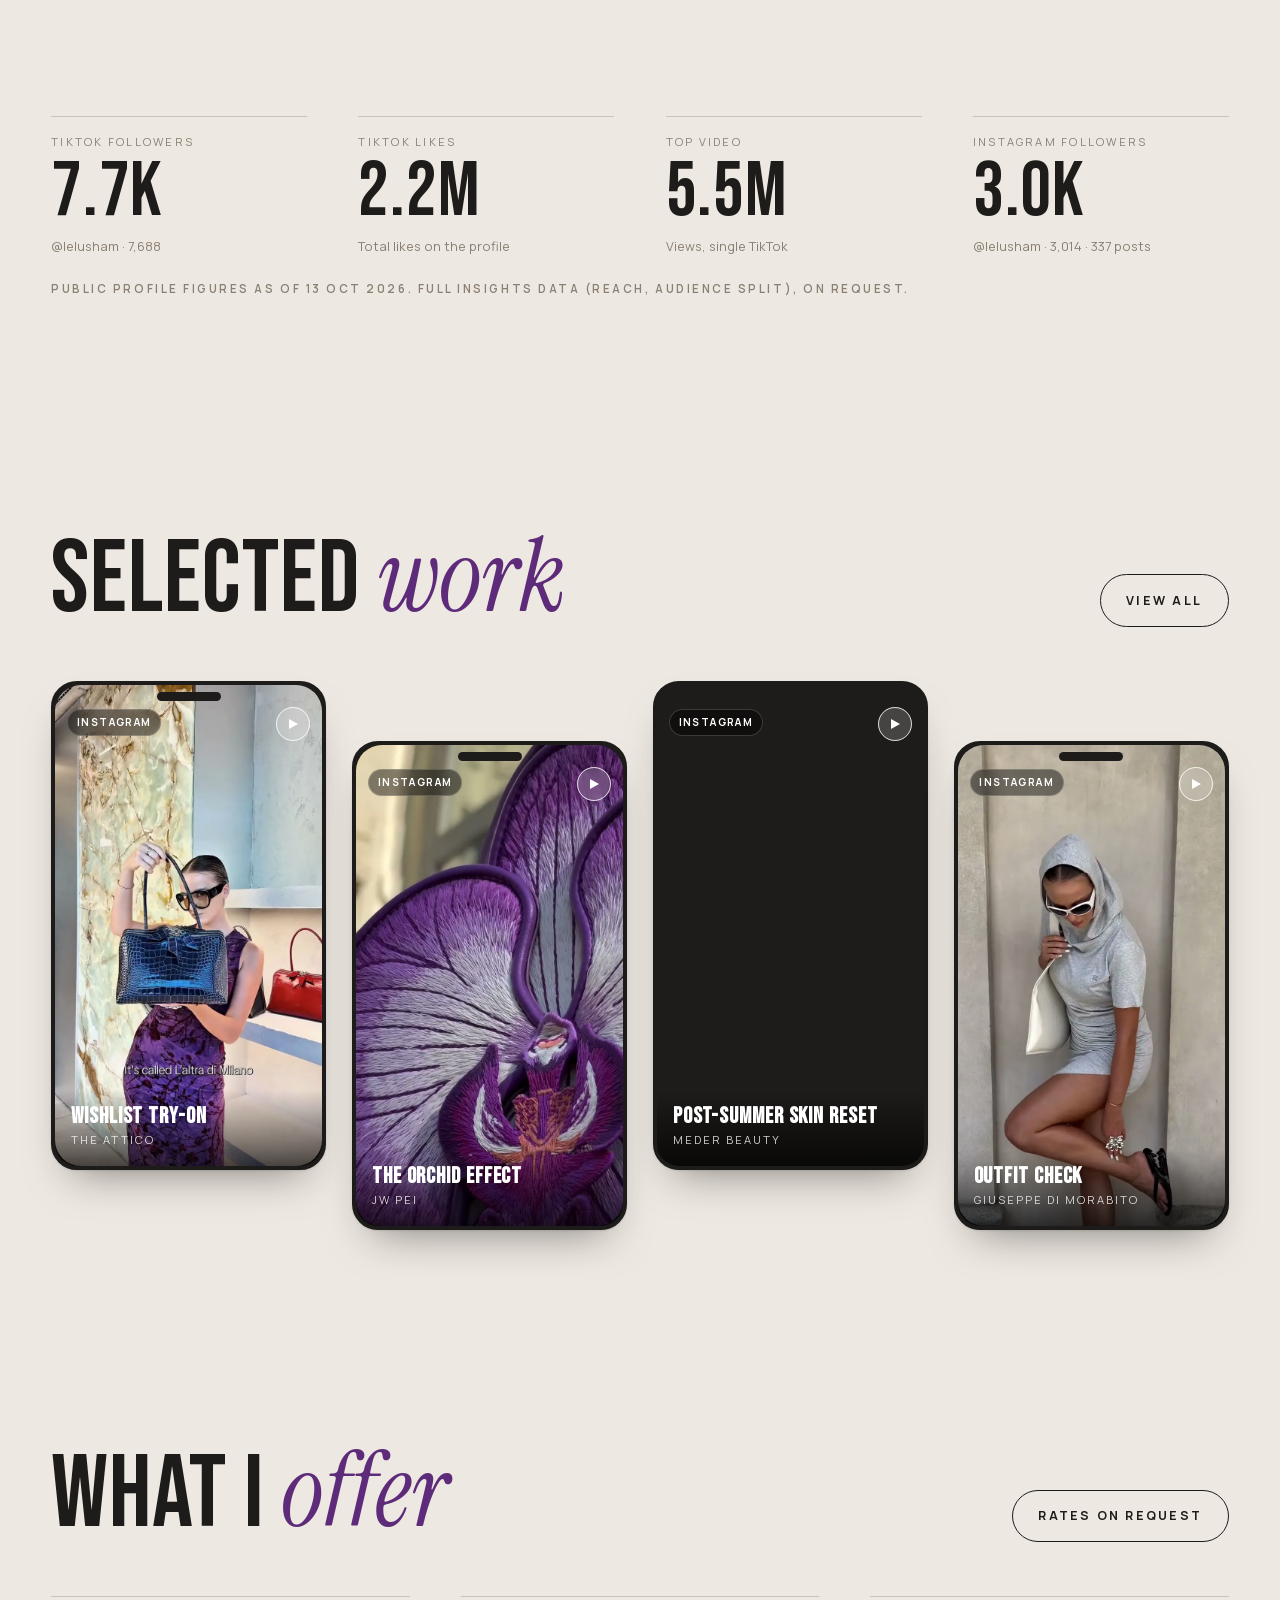
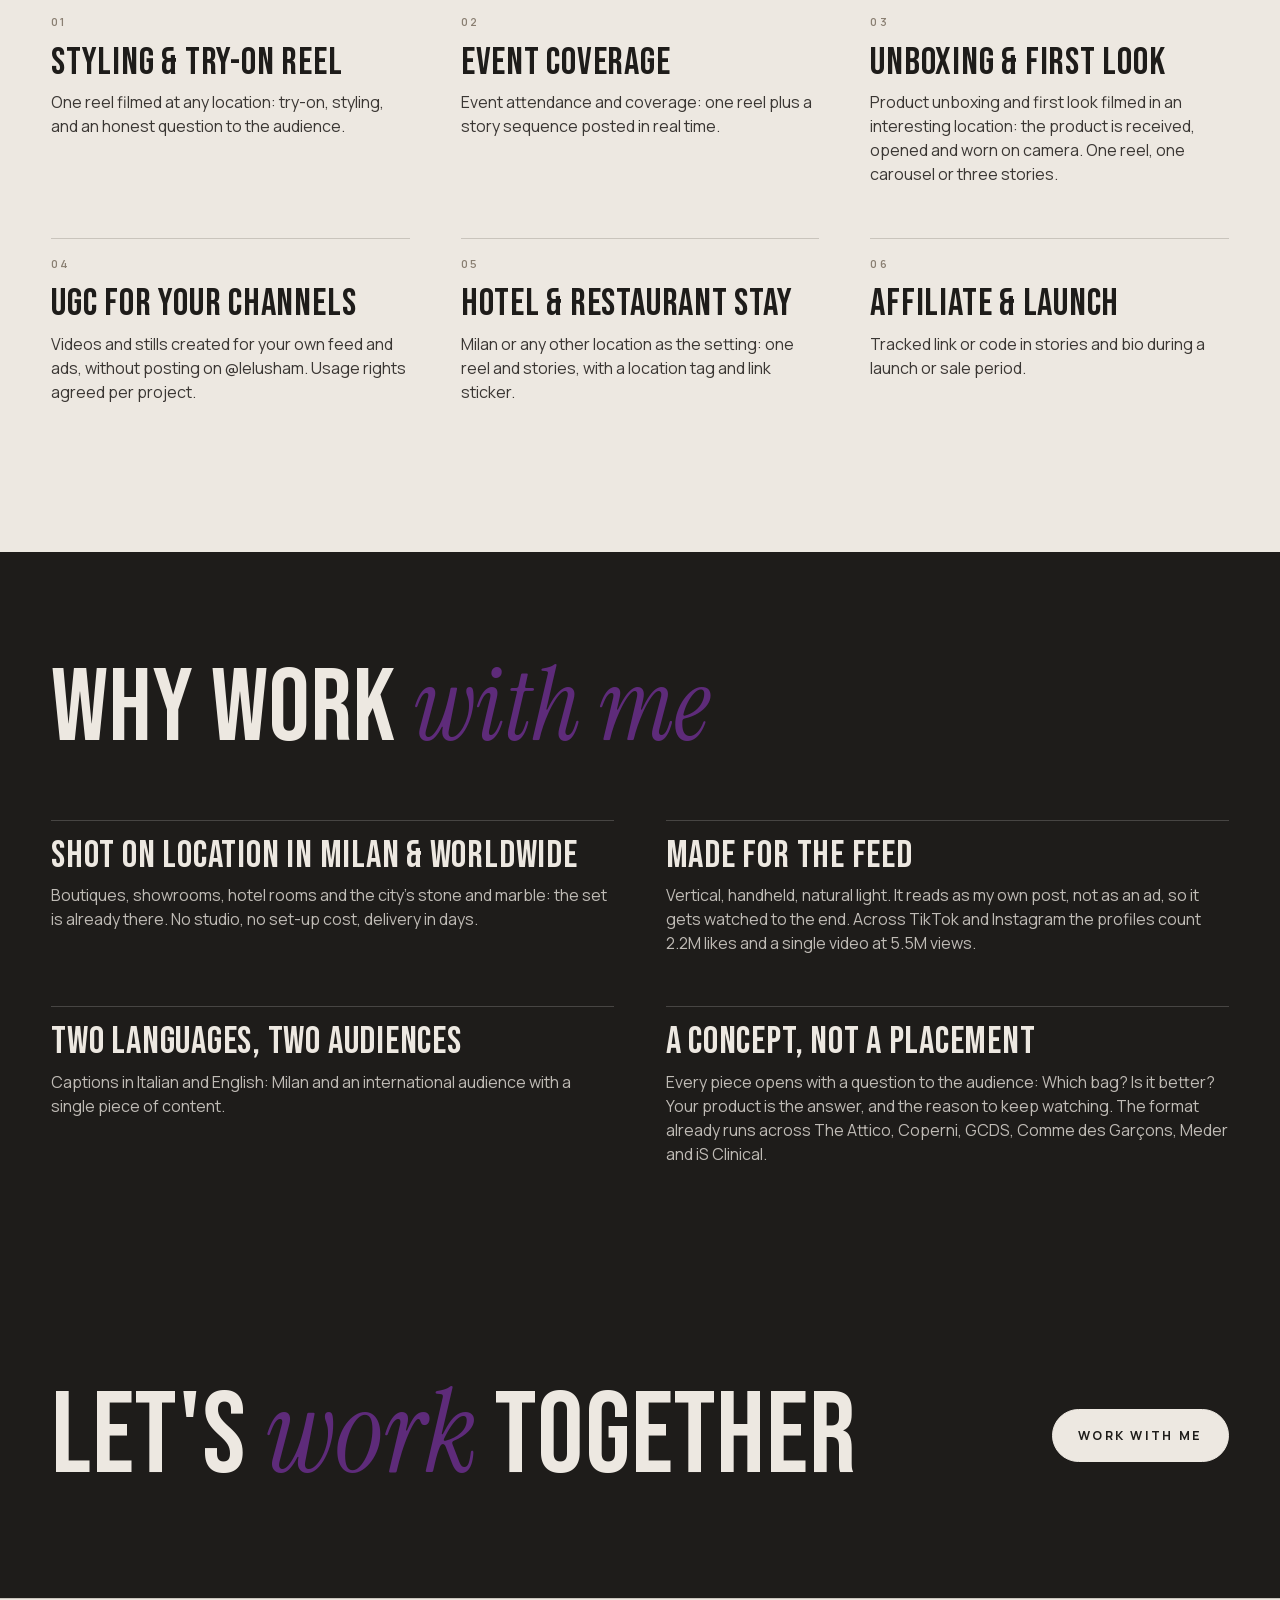
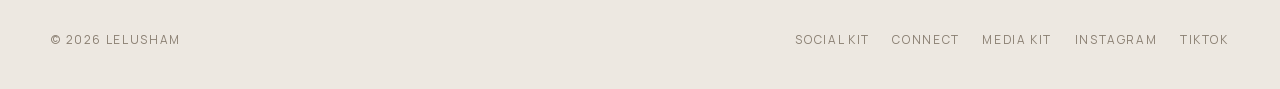
==== commit c78ca6f4: "Home intro in three paragraphs; remove services note (site + media kit PDF) Co-Authored-By: Claude F" ====
--- a/index.html
+++ b/index.html
@@ -57,7 +57,11 @@
 </section>
 
 <section class="section intro">
-  <p class="lead fade-up">Based in Italy, I&#39;m a fashion &amp; lifestyle creator with a passion for personal style, statement pieces, and the art of everyday living. My content blends modern femininity with a confident, playful edge, capturing fashion, travel, and curated lifestyle moments through my own distinctive lens. I love bringing brands to life through visually compelling storytelling that feels both aspirational and authentic.</p>
+  <div class="lead fade-up">
+    <p>Based in Italy, I&#39;m a fashion &amp; lifestyle creator with a passion for personal style, statement pieces, and the art of everyday living.</p>
+    <p>My content blends modern femininity with a confident, playful edge, capturing fashion, travel, and curated lifestyle moments through my own distinctive lens.</p>
+    <p>I love bringing brands to life through visually compelling storytelling that feels both aspirational and authentic.</p>
+  </div>
   <dl class="meta fade-up">
     <div><dt><svg class="ico" viewBox="0 0 24 24" fill="none" stroke="currentColor" stroke-width="1.8" stroke-linecap="round" stroke-linejoin="round" aria-hidden="true"><circle cx="12" cy="12" r="4"/><path d="M16 12v1.5a2.5 2.5 0 0 0 5 0V12a9 9 0 1 0-3.5 7.1"/></svg>@lelusham</dt><dd><a class="link" href="https://www.instagram.com/lelusham/" target="_blank" rel="noopener" data-ig>Instagram</a> &nbsp;·&nbsp; <a class="link" href="https://www.tiktok.com/@lelusham" target="_blank" rel="noopener" data-tt>TikTok</a></dd></div>
     <div><dt><svg class="ico" viewBox="0 0 24 24" fill="none" stroke="currentColor" stroke-width="1.8" stroke-linecap="round" stroke-linejoin="round" aria-hidden="true"><path d="M12 21s-7-6.2-7-11.5a7 7 0 0 1 14 0C19 14.8 12 21 12 21z"/><circle cx="12" cy="9.5" r="2.5"/></svg>Location</dt><dd>Based in Milan, Italy<br>Available Worldwide</dd></div>
--- a/assets/css/style.css
+++ b/assets/css/style.css
@@ -340,6 +340,8 @@
 .section-title { font-size: clamp(3rem, 8vw, 7rem); }
 .section-title .serif-i { color: var(--violet); }
 .lead { font-size: clamp(1.1rem, 1.6vw, 1.4rem); line-height: 1.45; max-width: 34ch; color: var(--ink-soft); }
+.intro .lead { max-width: 42ch; }
+.intro .lead p { margin: 0 0 1.1em; } .intro .lead p:last-child { margin-bottom: 0; }
 
 /* Intro strip (home, sotto slider) */
 .intro { display: grid; grid-template-columns: repeat(12, 1fr); gap: var(--gutter); align-items: start; }
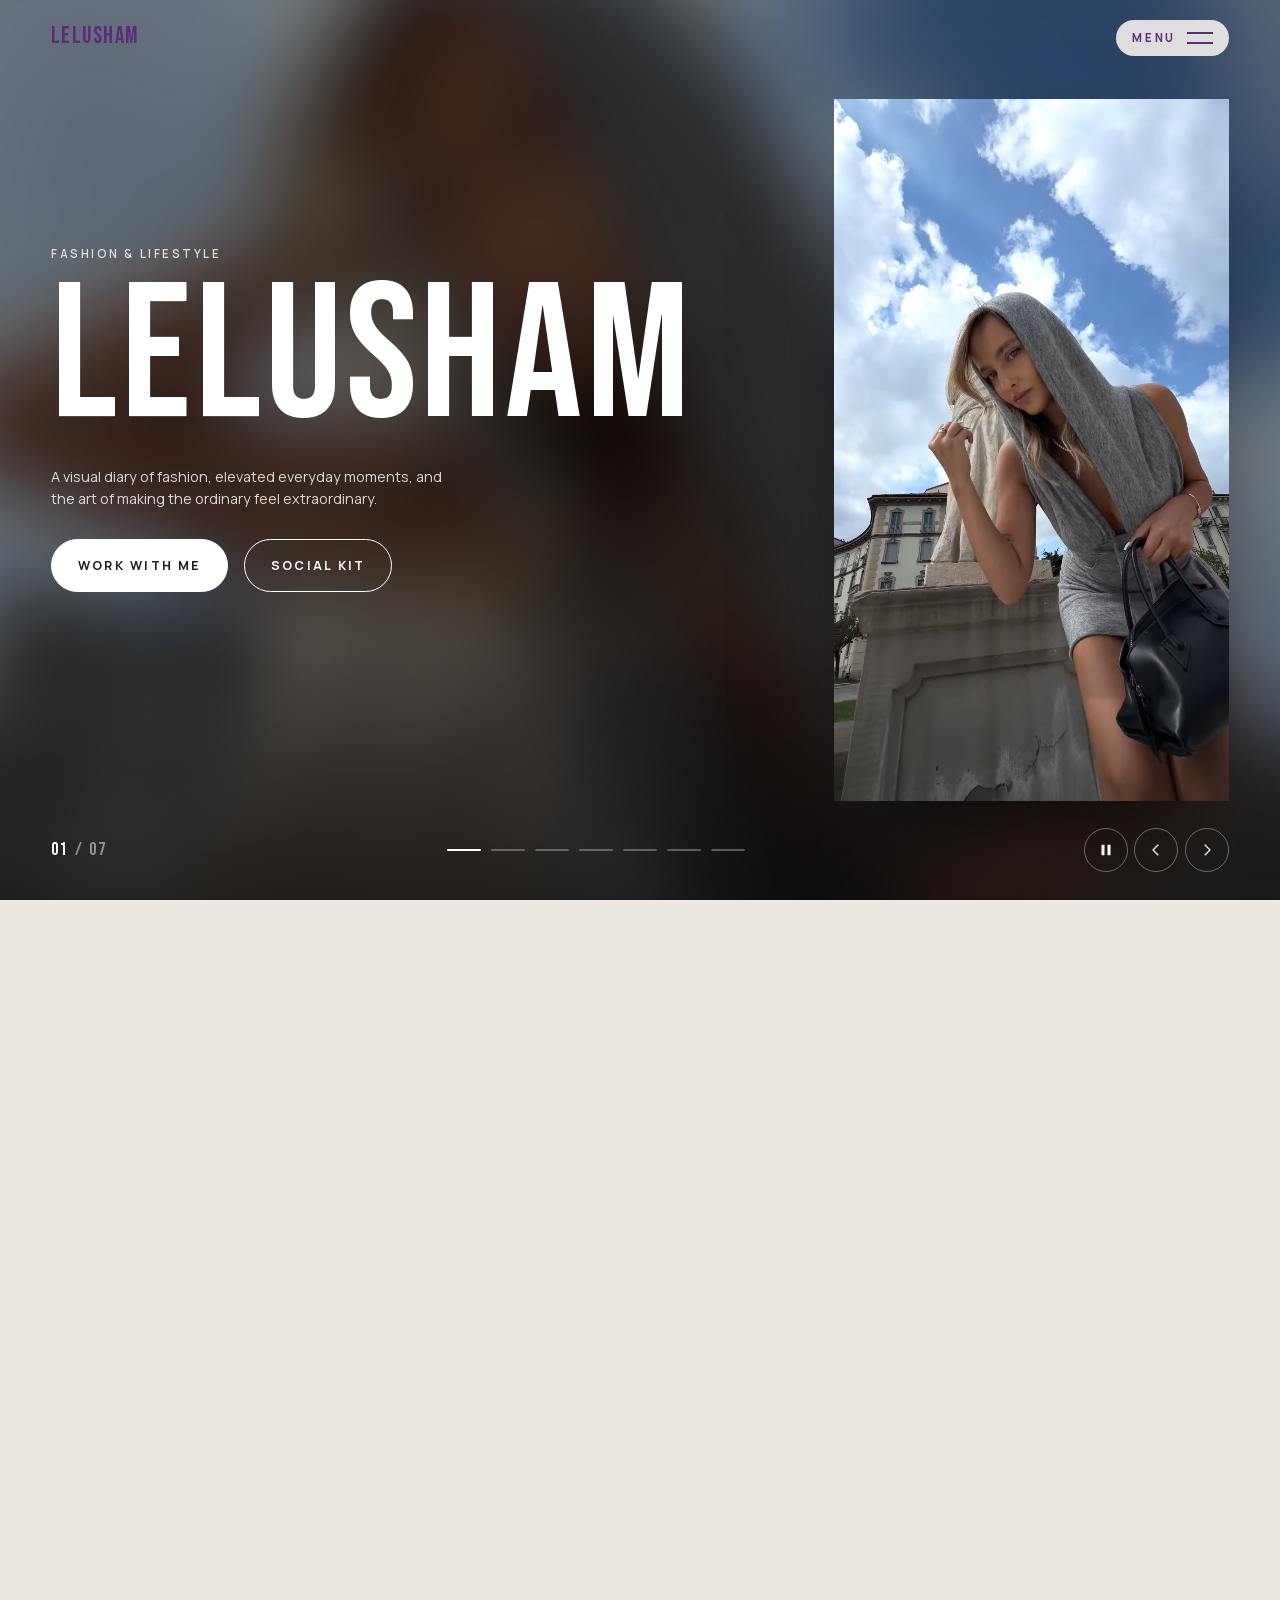
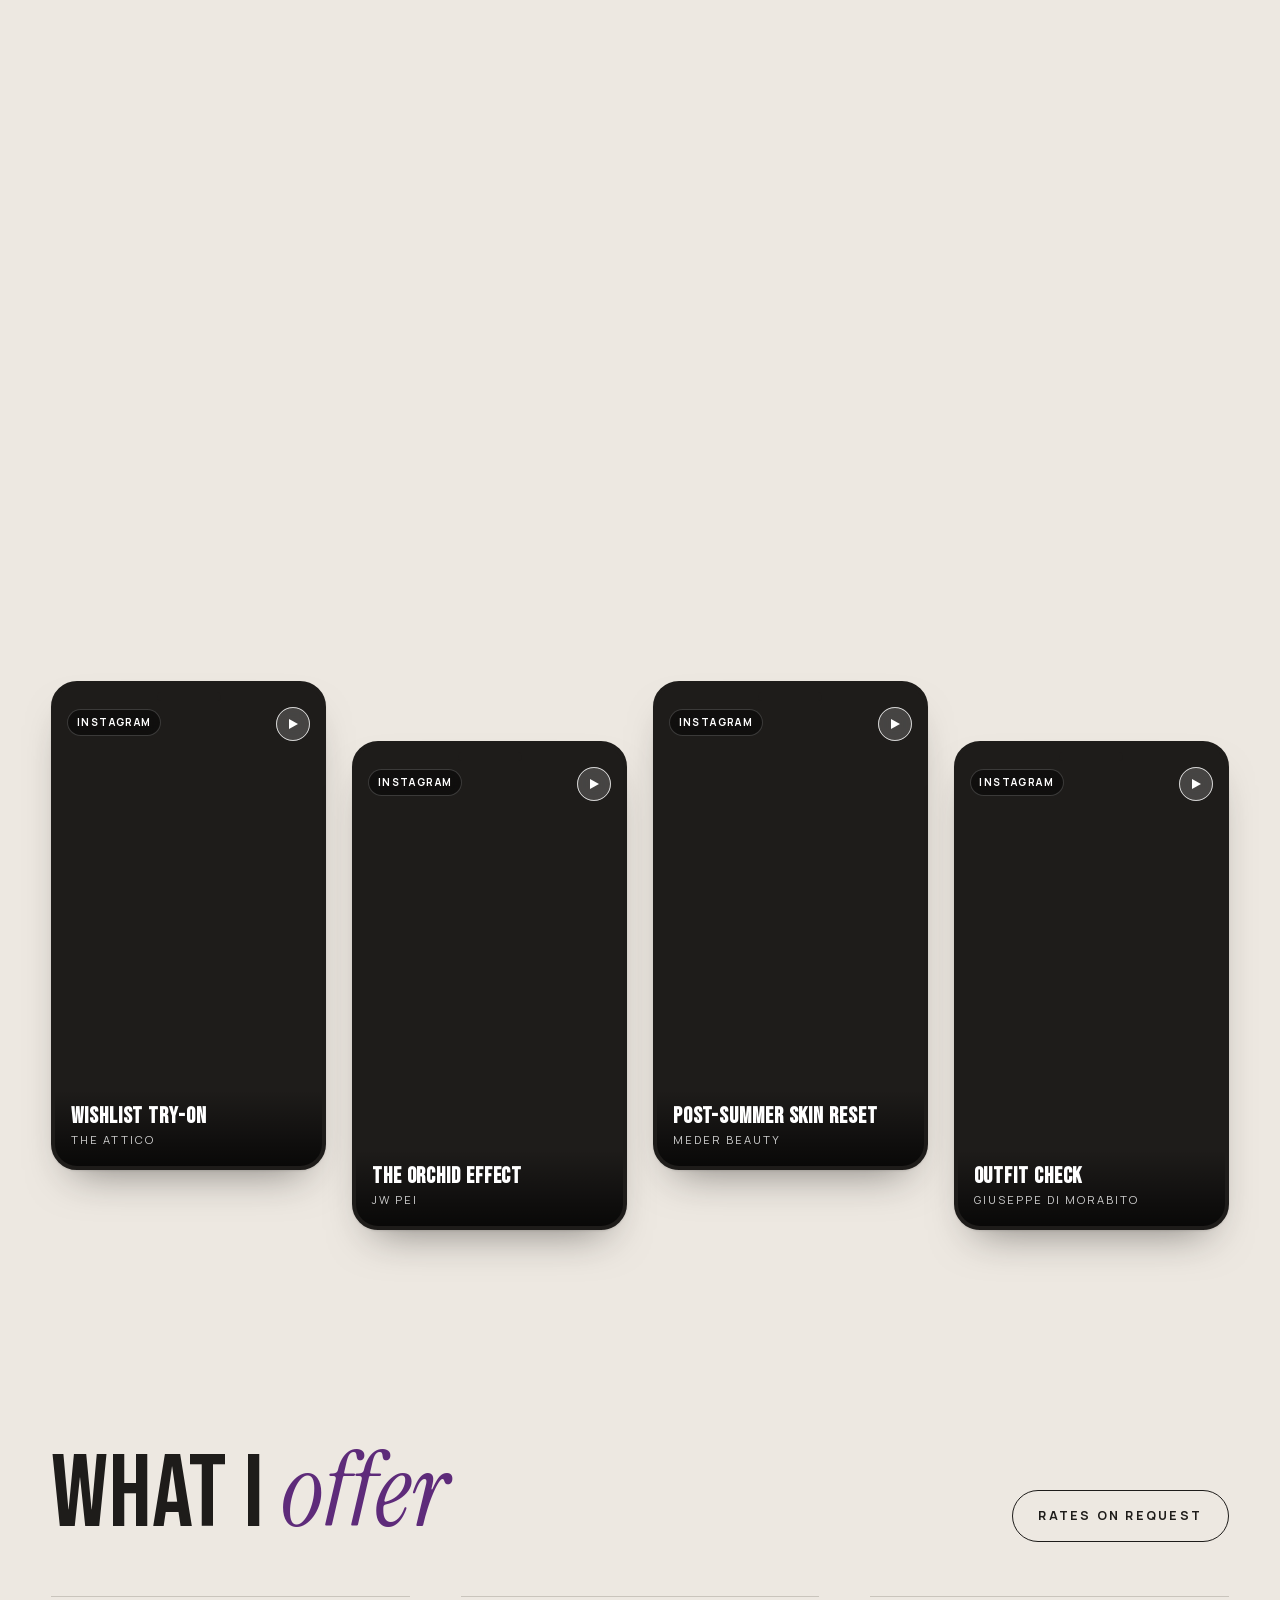
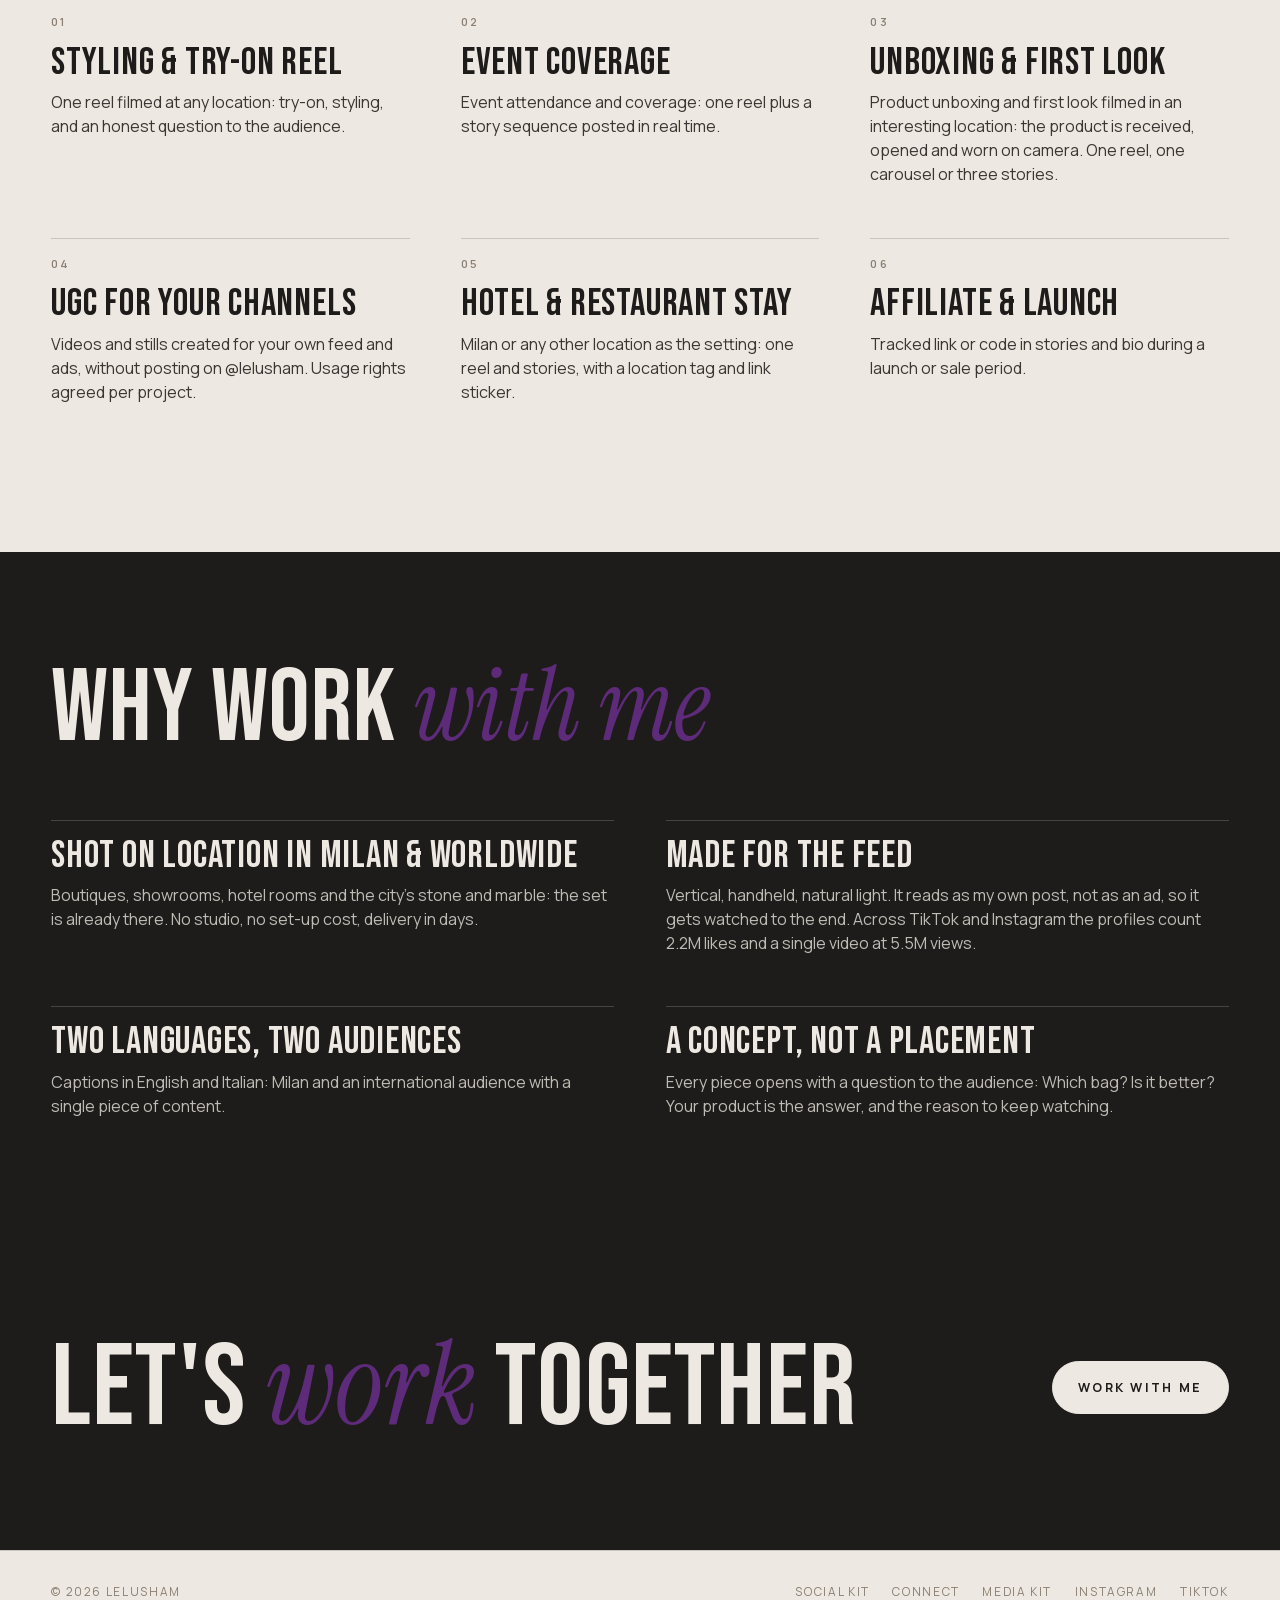
==== commit bd488a3d: "Home meta: Fashion & Lifestyle Co-Authored-By: Claude Fable 5.1 <noreply@anthropic.com>" ====
--- a/index.html
+++ b/index.html
@@ -65,7 +65,7 @@
   <dl class="meta fade-up">
     <div><dt><svg class="ico" viewBox="0 0 24 24" fill="none" stroke="currentColor" stroke-width="1.8" stroke-linecap="round" stroke-linejoin="round" aria-hidden="true"><circle cx="12" cy="12" r="4"/><path d="M16 12v1.5a2.5 2.5 0 0 0 5 0V12a9 9 0 1 0-3.5 7.1"/></svg>@lelusham</dt><dd><a class="link" href="https://www.instagram.com/lelusham/" target="_blank" rel="noopener" data-ig>Instagram</a> &nbsp;·&nbsp; <a class="link" href="https://www.tiktok.com/@lelusham" target="_blank" rel="noopener" data-tt>TikTok</a></dd></div>
     <div><dt><svg class="ico" viewBox="0 0 24 24" fill="none" stroke="currentColor" stroke-width="1.8" stroke-linecap="round" stroke-linejoin="round" aria-hidden="true"><path d="M12 21s-7-6.2-7-11.5a7 7 0 0 1 14 0C19 14.8 12 21 12 21z"/><circle cx="12" cy="9.5" r="2.5"/></svg>Location</dt><dd>Based in Milan, Italy<br>Available Worldwide</dd></div>
-    <div><dt><svg class="ico" viewBox="0 0 24 24" fill="none" stroke="currentColor" stroke-width="1.8" stroke-linecap="round" stroke-linejoin="round" aria-hidden="true"><rect x="3" y="5" width="18" height="14" rx="2"/><path d="M3 9h18M7 5v14M17 5v14"/></svg>Content</dt><dd>Fashion &amp; lifestyle</dd></div>
+    <div><dt><svg class="ico" viewBox="0 0 24 24" fill="none" stroke="currentColor" stroke-width="1.8" stroke-linecap="round" stroke-linejoin="round" aria-hidden="true"><rect x="3" y="5" width="18" height="14" rx="2"/><path d="M3 9h18M7 5v14M17 5v14"/></svg>Content</dt><dd>Fashion &amp; Lifestyle</dd></div>
     <div><dt><svg class="ico" viewBox="0 0 24 24" fill="none" stroke="currentColor" stroke-width="1.8" stroke-linecap="round" stroke-linejoin="round" aria-hidden="true"><rect x="3" y="5" width="18" height="14" rx="2"/><path d="m3 7 9 6 9-6"/></svg>Collab</dt><dd><a class="link" data-email href="#">leliamoroz.pr@gmail.com</a></dd></div>
   </dl>
 </section>
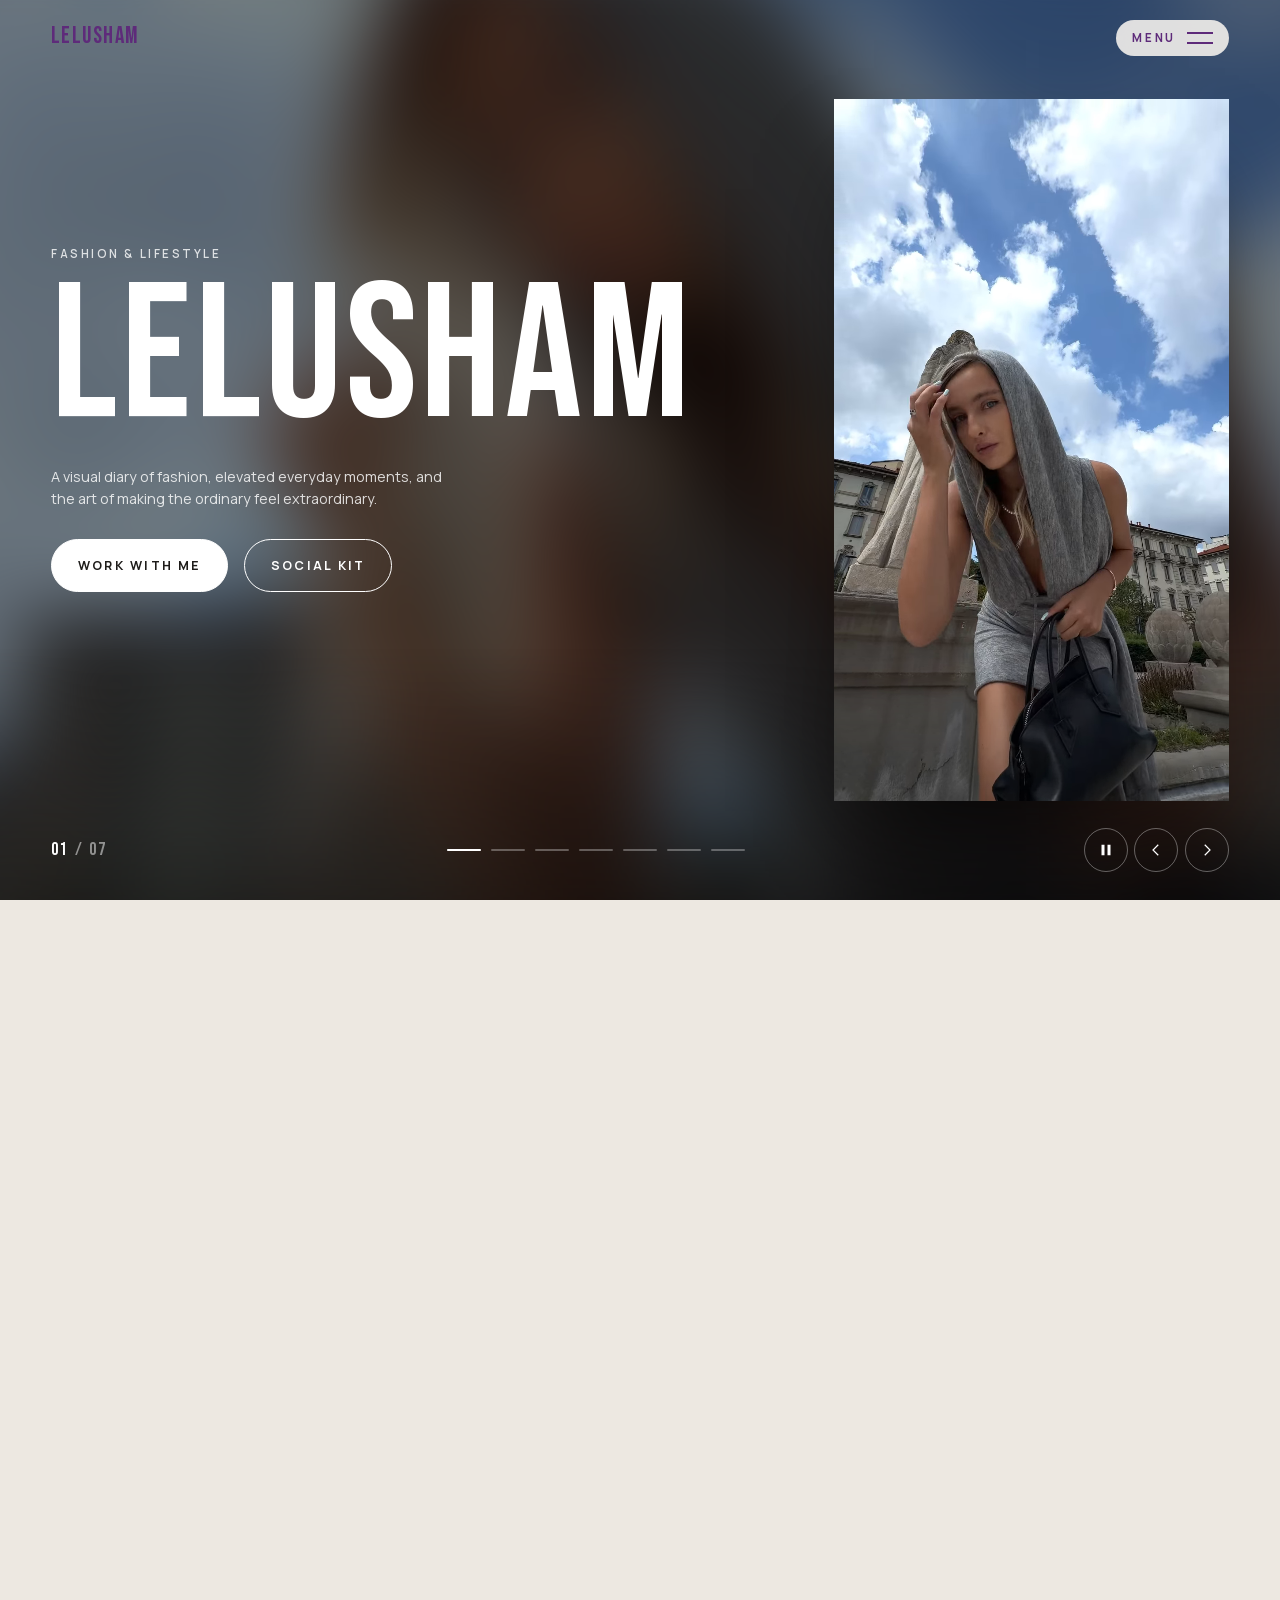
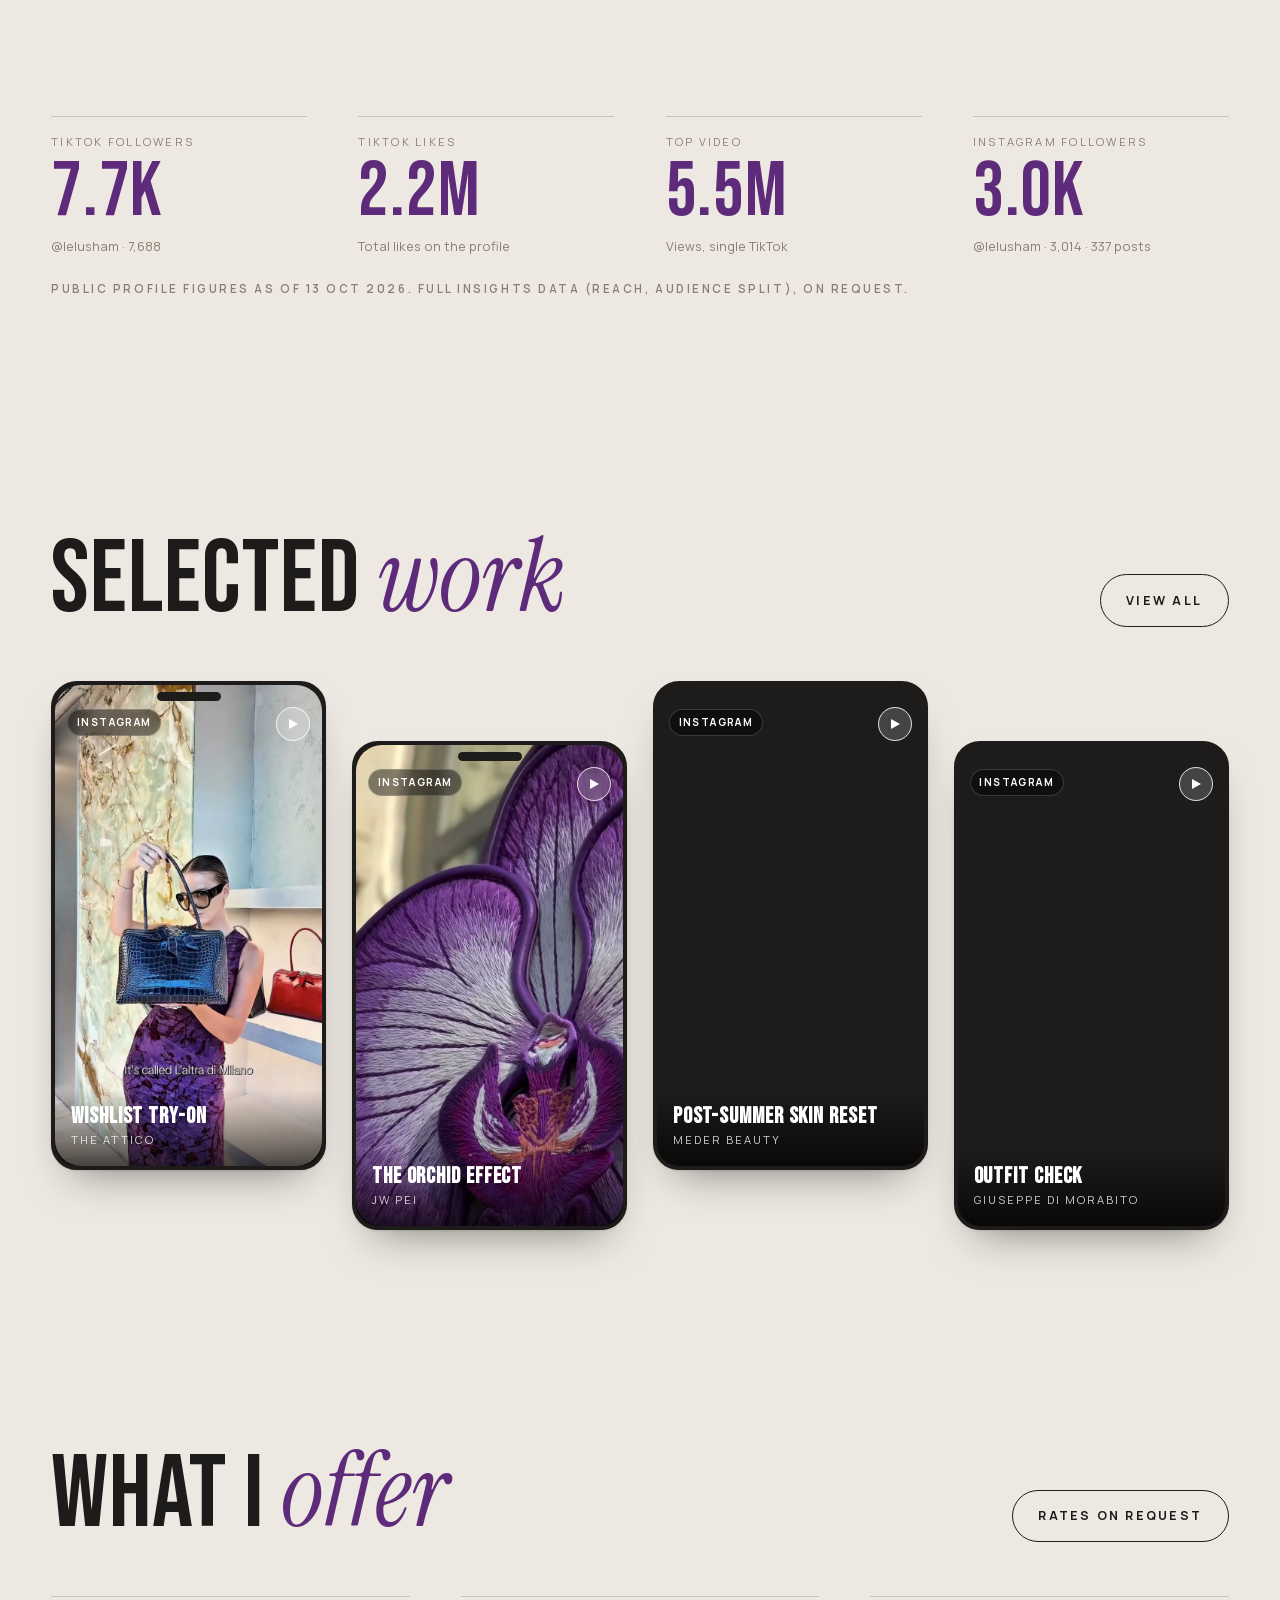
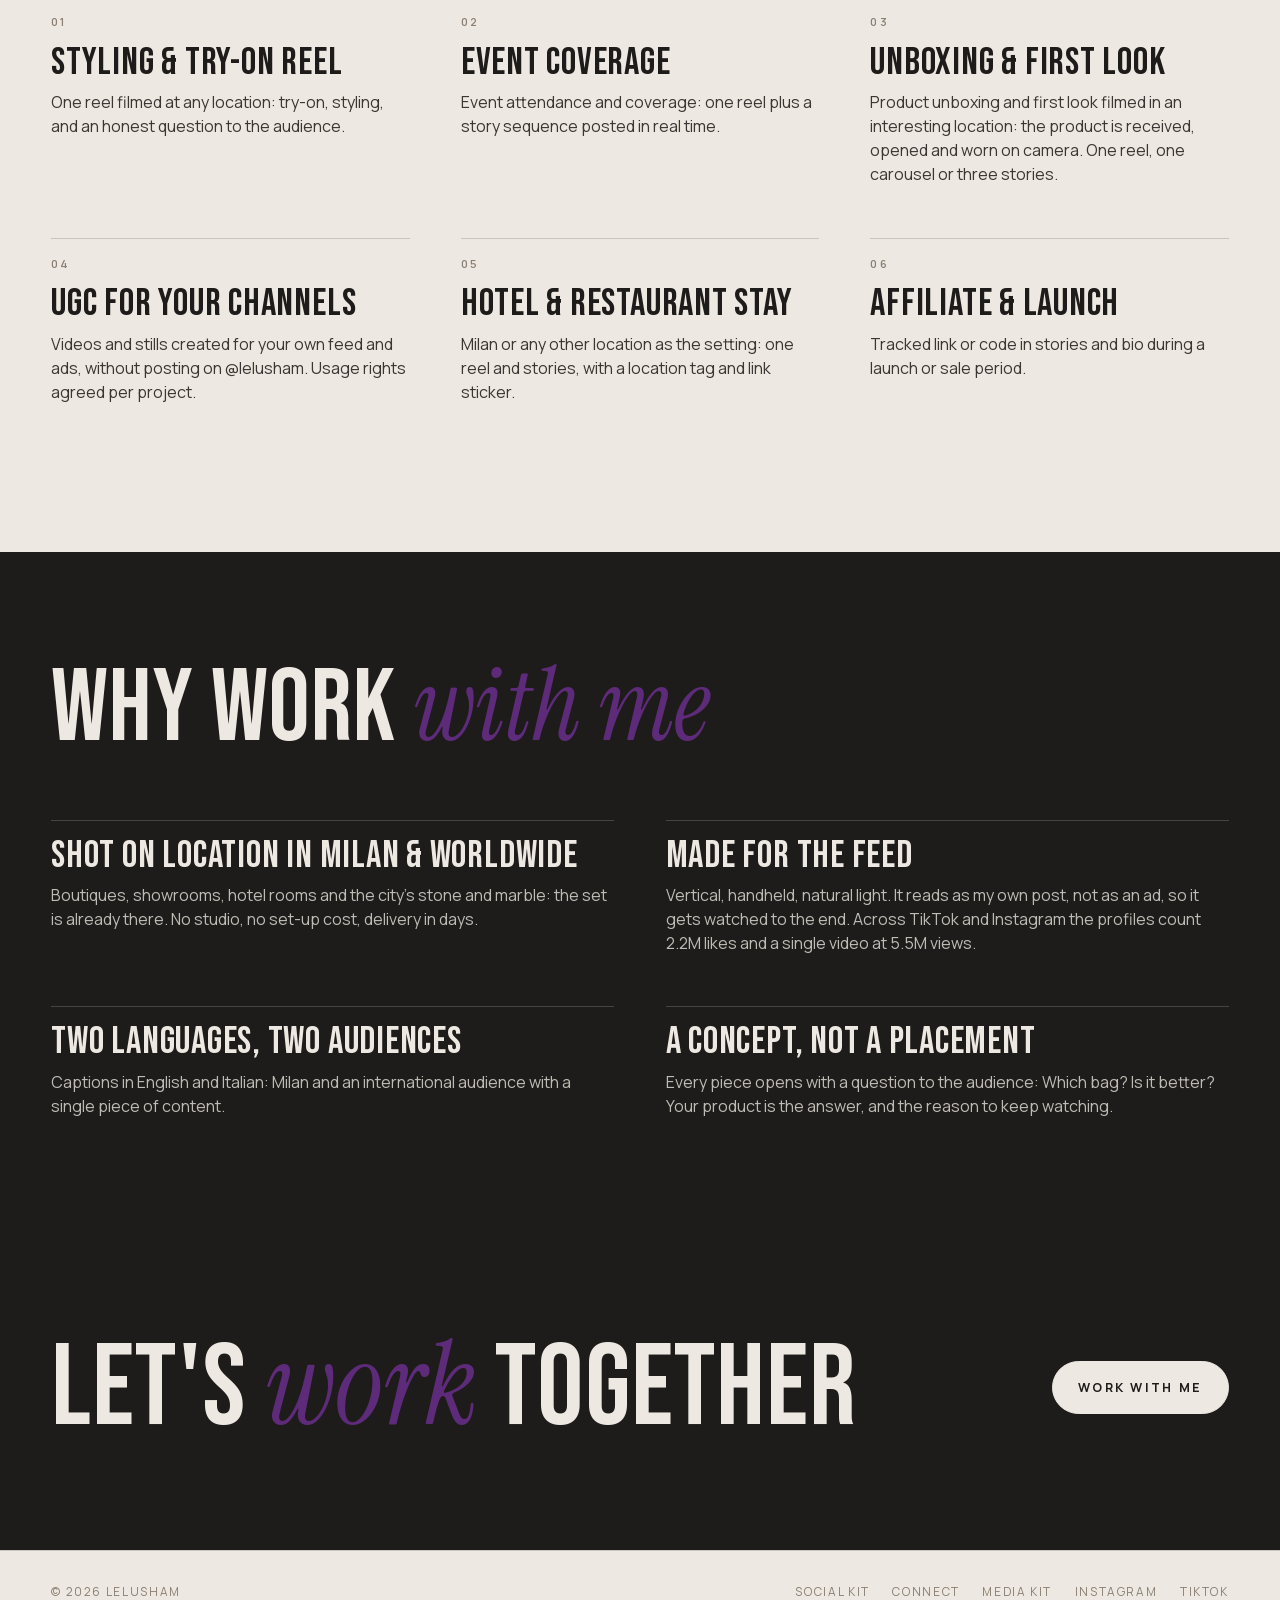
==== commit a385ea58: "Connect: restore Download Media Kit button; menu: drop PDF label Co-Authored-By: Claude Fable 5.1 <n" ====
--- a/index.html
+++ b/index.html
@@ -35,7 +35,7 @@
     <li><a href="social-kit.html">Social Kit <small>02</small></a></li>
     <li><a href="connect.html">Connect <small>03</small></a></li>
   </ol>
-  <p class="nav-cta"><a class="btn btn-primary" data-media-kit href="docs/media-kit/LELUSHAM-media-kit.pdf" download><svg viewBox="0 0 16 16" aria-hidden="true" fill="none" stroke="currentColor" stroke-width="1.6" stroke-linecap="round" stroke-linejoin="round"><path d="M8 2v9M4 7l4 4 4-4M3 13h10"/></svg>Download Media Kit</a><small>PDF · 4 pages</small></p>
+  <p class="nav-cta"><a class="btn btn-primary" data-media-kit href="docs/media-kit/LELUSHAM-media-kit.pdf" download><svg viewBox="0 0 16 16" aria-hidden="true" fill="none" stroke="currentColor" stroke-width="1.6" stroke-linecap="round" stroke-linejoin="round"><path d="M8 2v9M4 7l4 4 4-4M3 13h10"/></svg>Download Media Kit</a></p>
   <div class="nav-foot">
     <span><a href="https://www.instagram.com/lelusham/" target="_blank" rel="noopener" data-ig>Instagram</a> &nbsp;·&nbsp; <a href="https://www.tiktok.com/@lelusham" target="_blank" rel="noopener" data-tt>TikTok</a> &nbsp;·&nbsp; @lelusham</span>
   </div>
